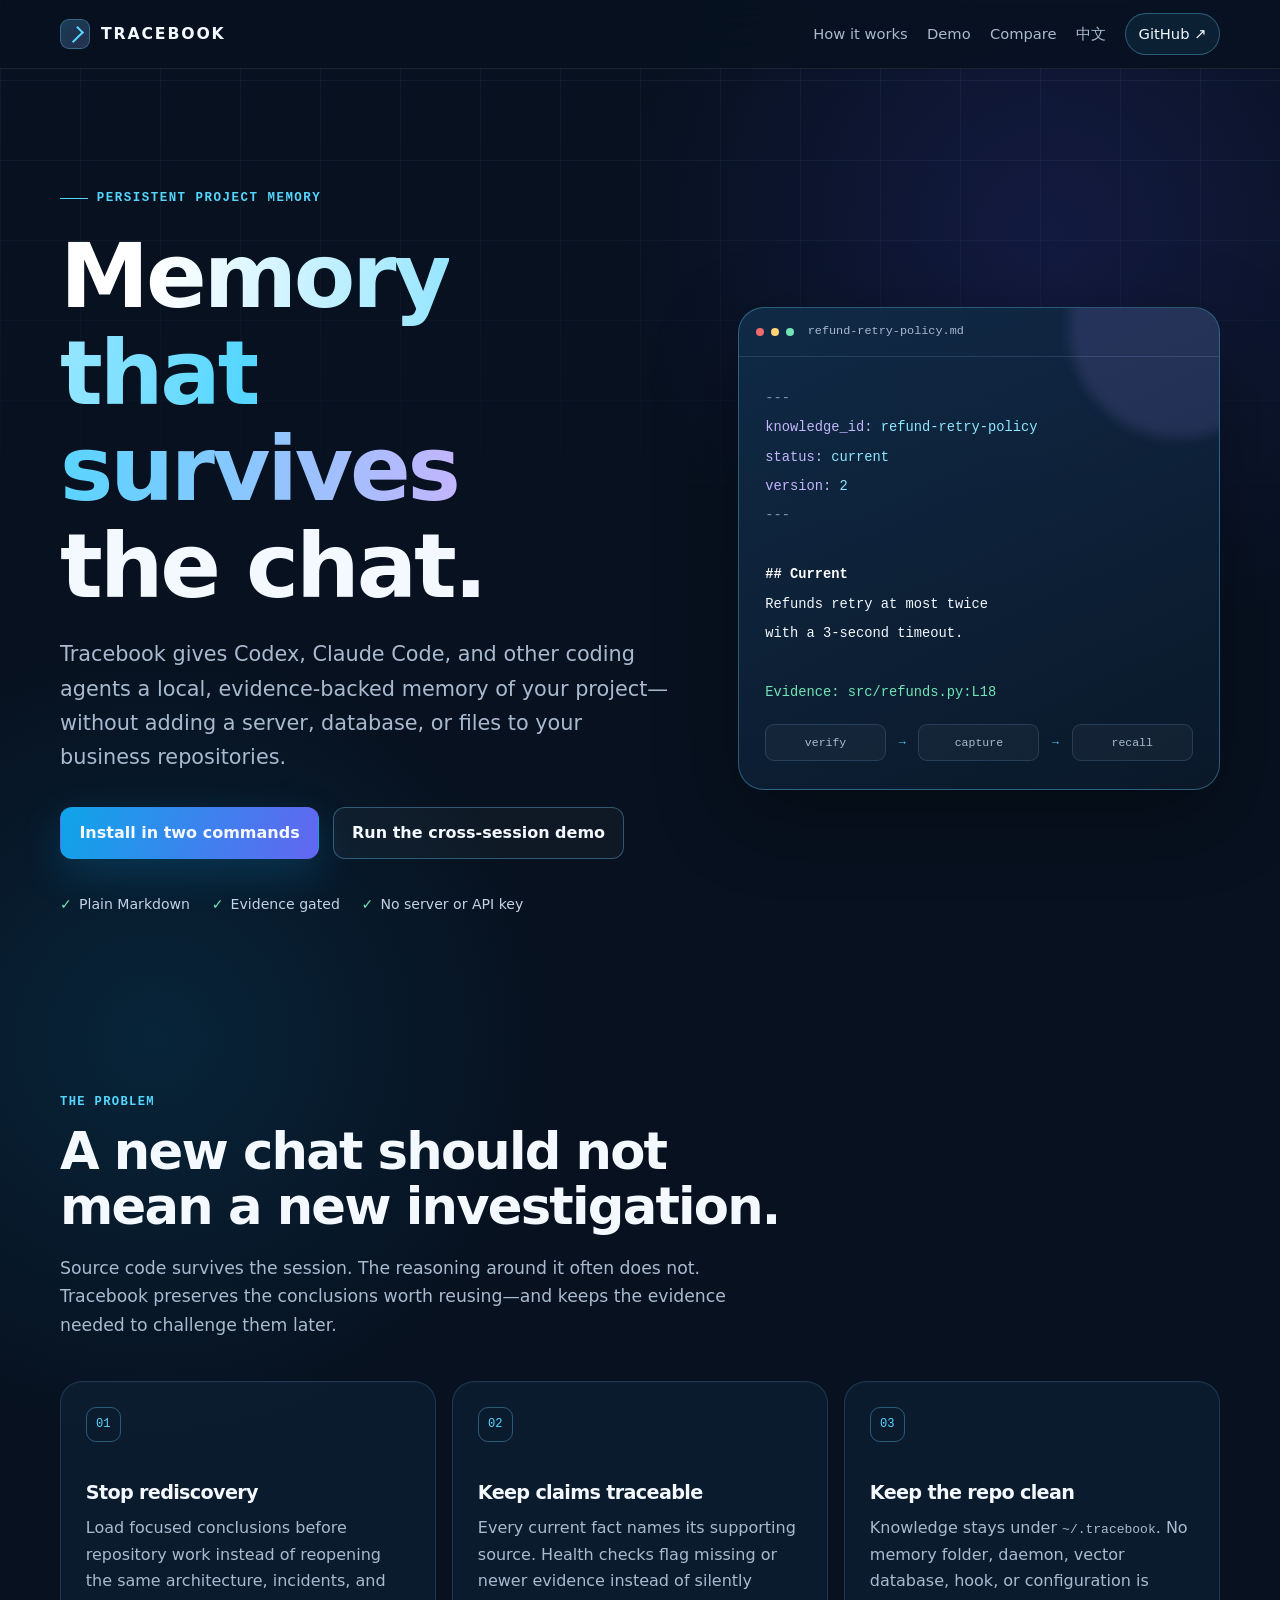
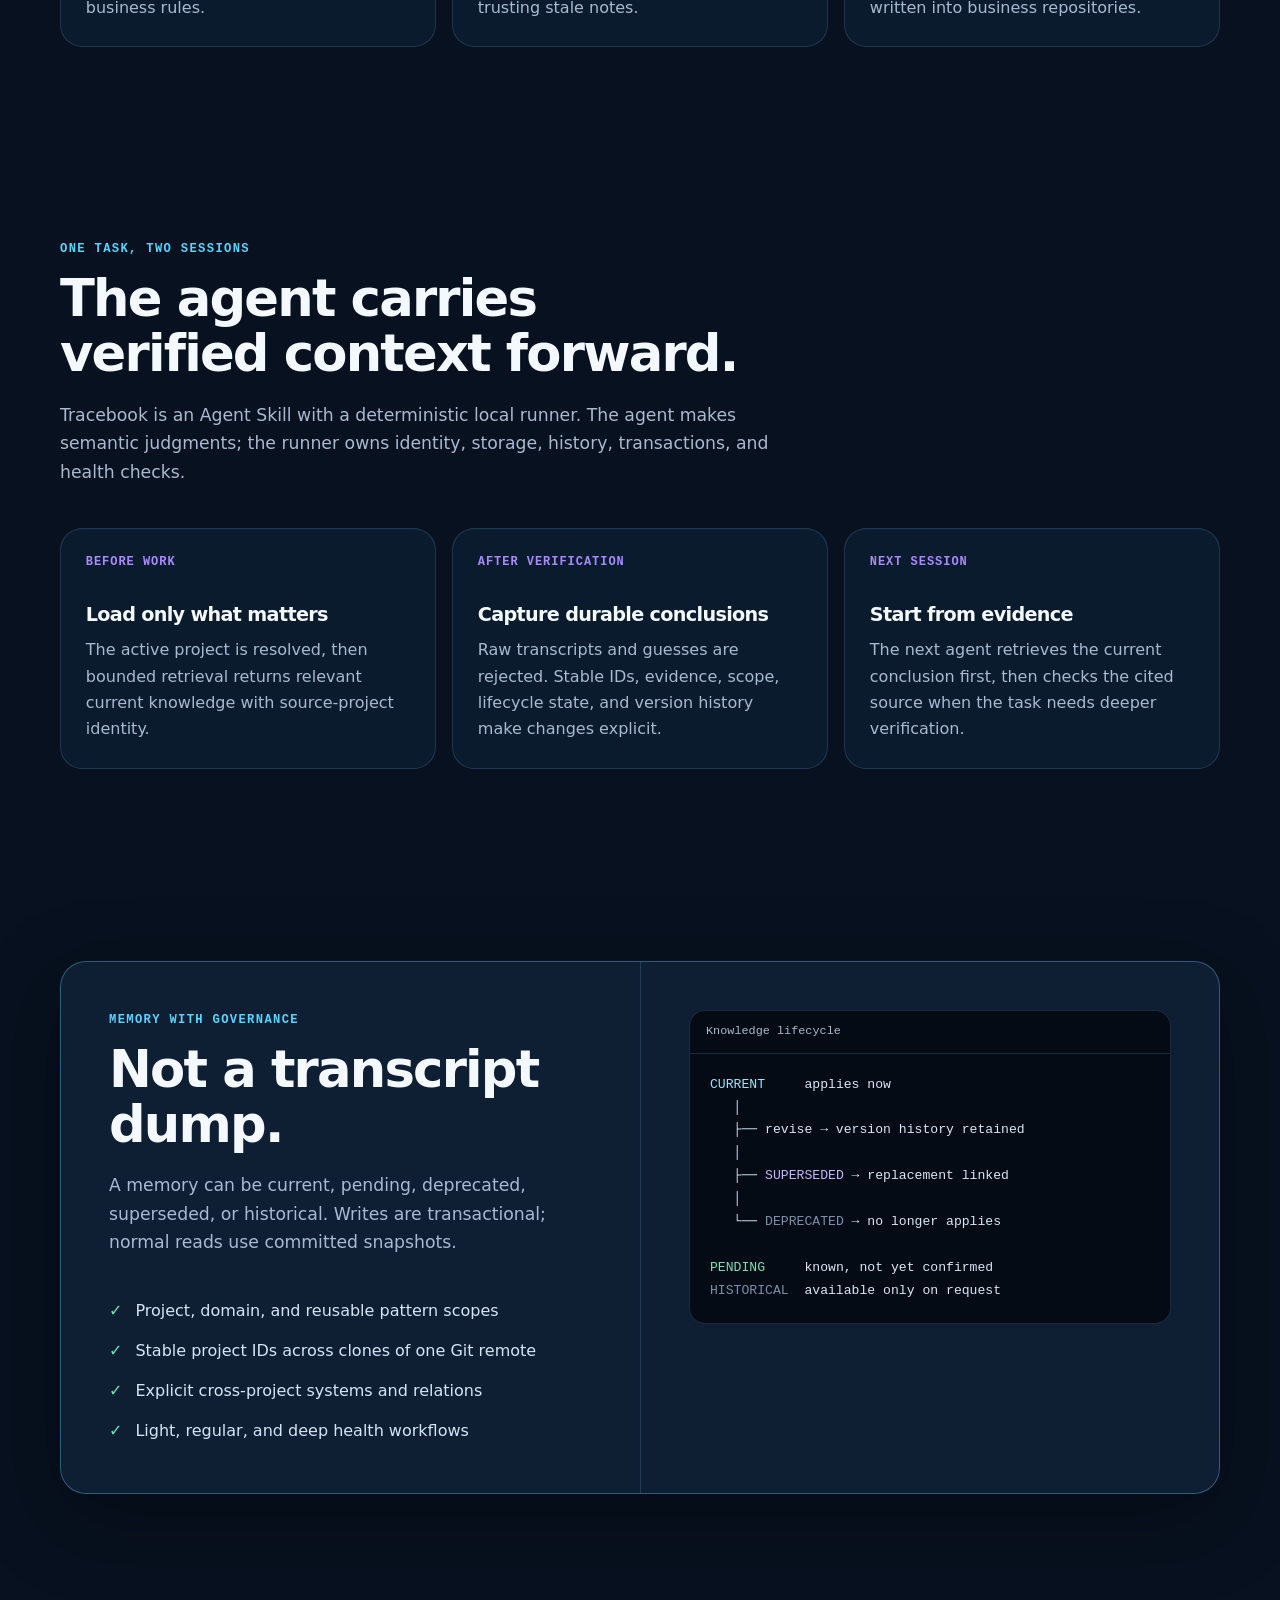
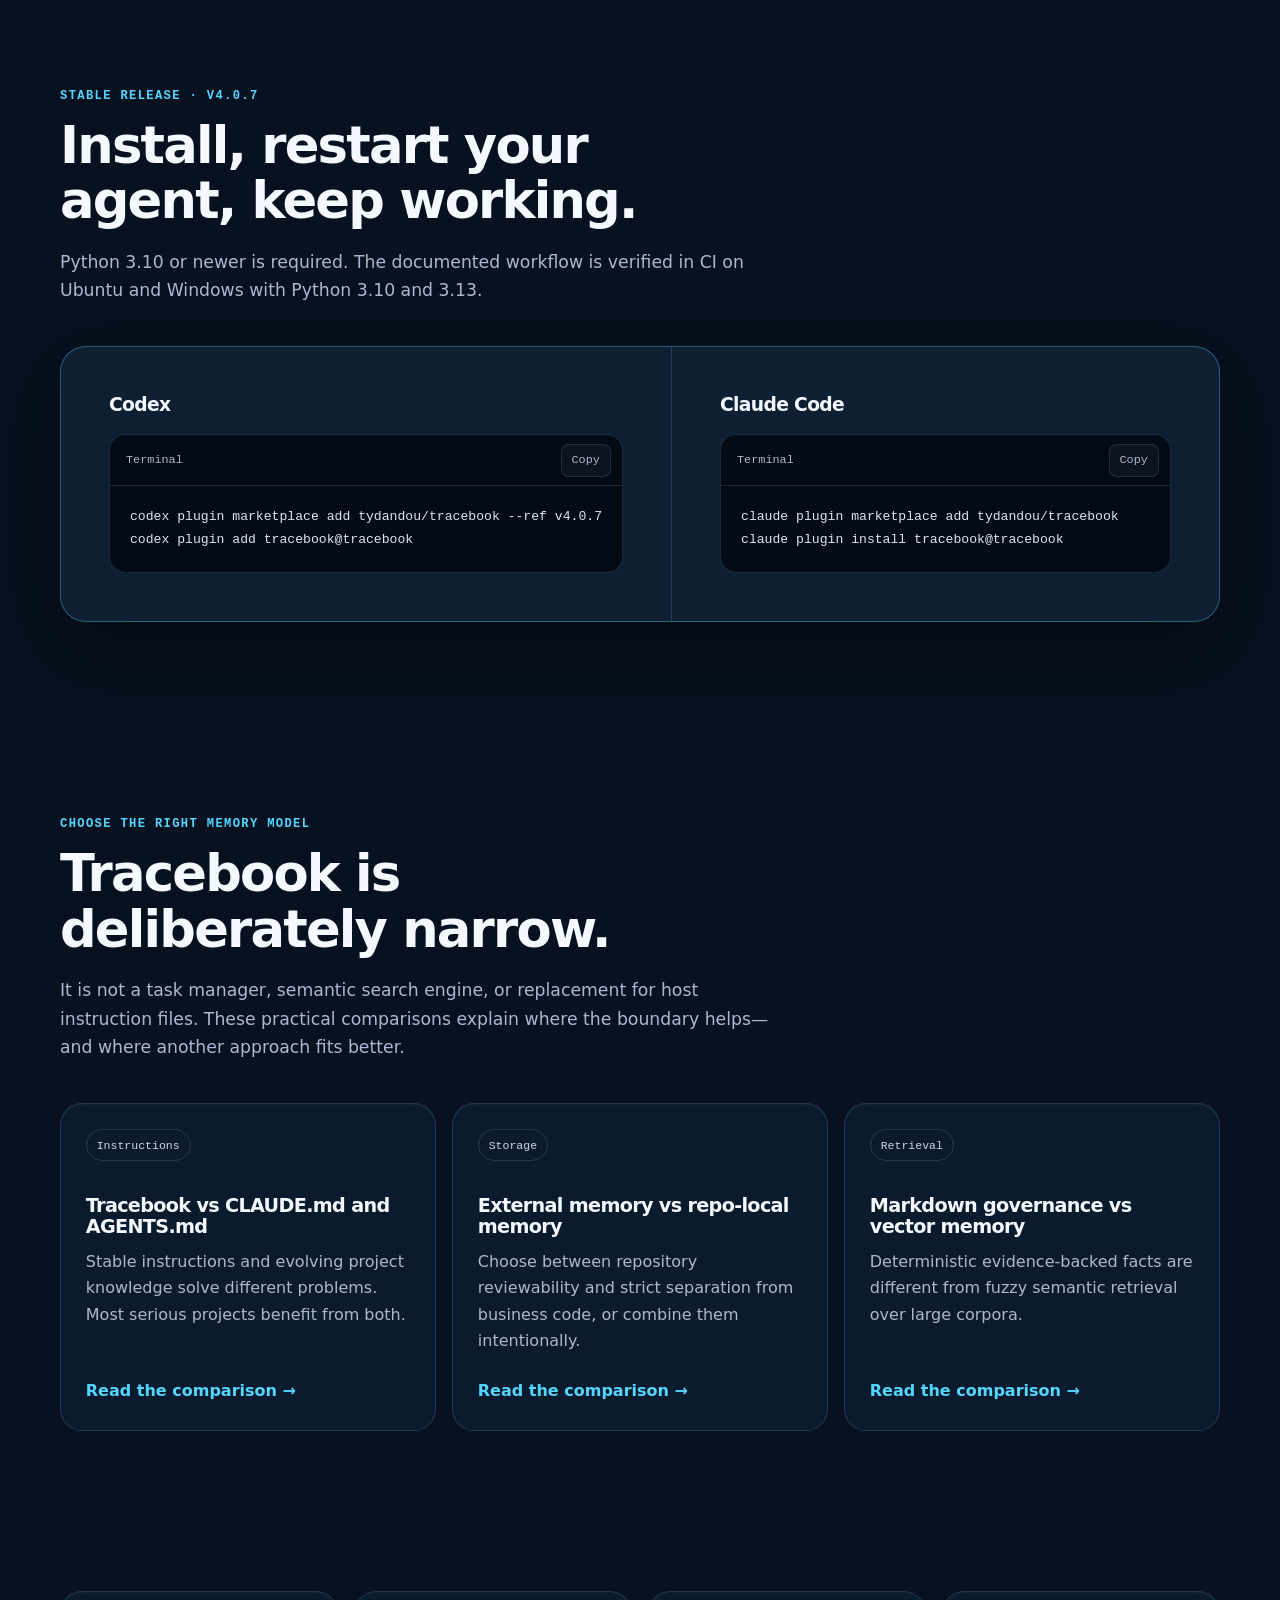
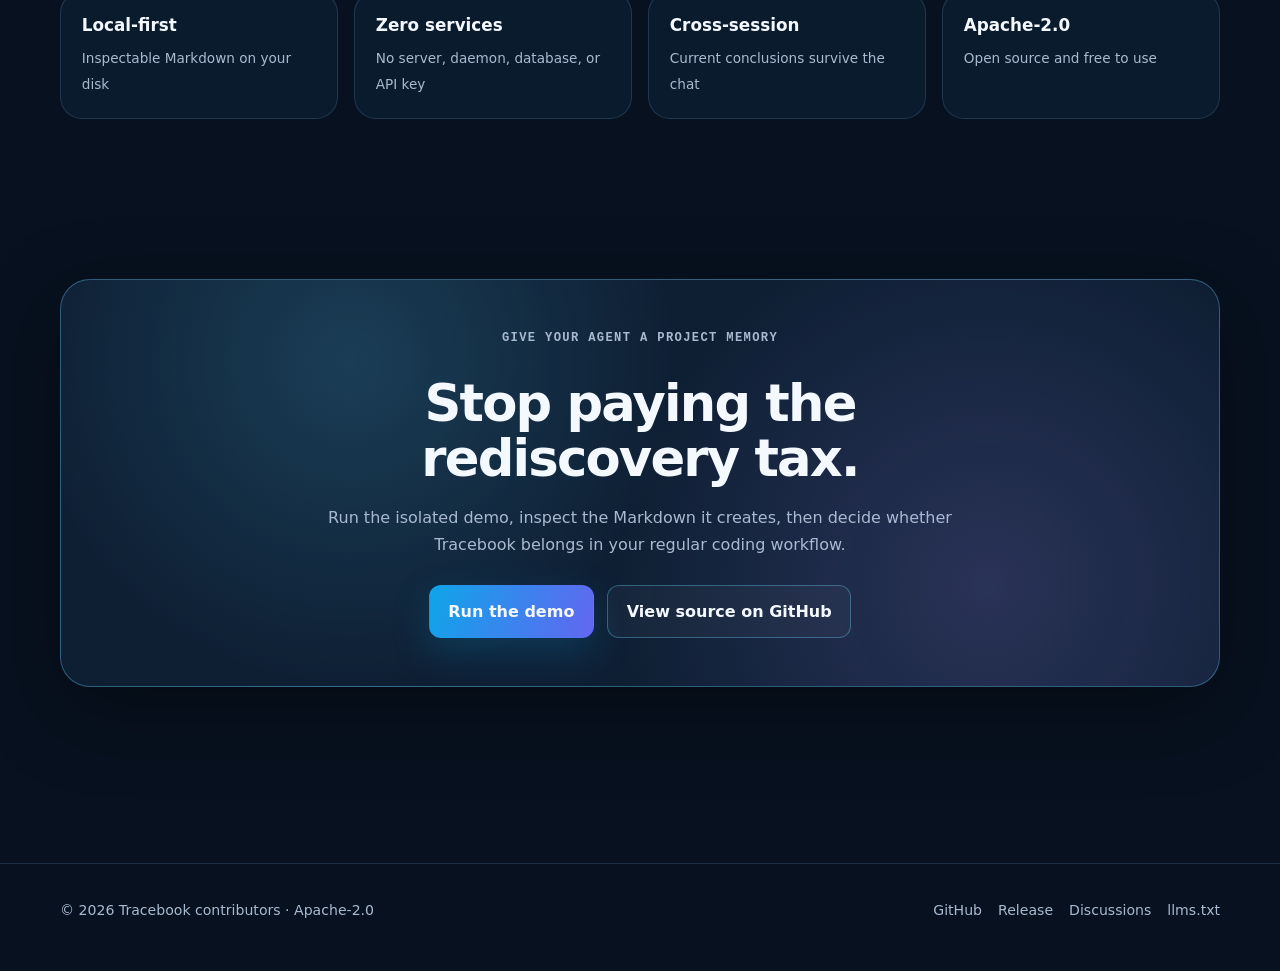
==== site/index.html @ 66c66435 "Release v4.0.7 retrieval reliability" ====
<!doctype html>
<html lang="en">
<head>
  <meta charset="utf-8">
  <meta name="viewport" content="width=device-width, initial-scale=1">
  <title>Tracebook — Persistent Project Memory for AI Coding Agents</title>
  <meta name="description" content="Local-first, evidence-backed project memory for Codex, Claude Code, and other AI coding agents. Plain Markdown, cross-session context, no server.">
  <meta name="theme-color" content="#07111f">
  <link rel="canonical" href="https://tydandou.github.io/tracebook/">
  <link rel="alternate" hreflang="en" href="https://tydandou.github.io/tracebook/">
  <link rel="alternate" hreflang="zh-CN" href="https://tydandou.github.io/tracebook/zh/">
  <link rel="stylesheet" href="assets/site.css">
  <meta property="og:type" content="website">
  <meta property="og:title" content="Tracebook — Memory that survives the chat">
  <meta property="og:description" content="Persistent, evidence-backed project memory for AI coding agents. Local-first Markdown. No server.">
  <meta property="og:url" content="https://tydandou.github.io/tracebook/">
  <meta property="og:image" content="https://raw.githubusercontent.com/tydandou/tracebook/master/assets/tracebook-social-preview.png">
  <meta name="twitter:card" content="summary_large_image">
  <meta name="twitter:title" content="Tracebook — Memory that survives the chat">
  <meta name="twitter:description" content="Persistent, evidence-backed project memory for AI coding agents.">
  <meta name="twitter:image" content="https://raw.githubusercontent.com/tydandou/tracebook/master/assets/tracebook-social-preview.png">
  <script type="application/ld+json">
  {
    "@context": "https://schema.org",
    "@type": "SoftwareApplication",
    "name": "Tracebook",
    "applicationCategory": "DeveloperApplication",
    "operatingSystem": "Windows, Linux, macOS",
    "softwareVersion": "4.0.7",
    "description": "Local-first, evidence-backed project memory for AI coding agents.",
    "url": "https://tydandou.github.io/tracebook/",
    "downloadUrl": "https://github.com/tydandou/tracebook",
    "license": "https://www.apache.org/licenses/LICENSE-2.0",
    "isAccessibleForFree": true,
    "codeRepository": "https://github.com/tydandou/tracebook"
  }
  </script>
</head>
<body>
  <a class="skip-link" href="#main">Skip to content</a>
  <header class="site-header">
    <nav class="nav shell" aria-label="Primary navigation">
      <a class="brand" href="./" aria-label="Tracebook home"><span class="brand-mark" aria-hidden="true"></span> TRACEBOOK</a>
      <div class="nav-links">
        <a href="#how-it-works">How it works</a>
        <a href="demo/">Demo</a>
        <a href="#compare">Compare</a>
        <a class="language-link" href="zh/" lang="zh-CN">中文</a>
        <a class="nav-star" href="https://github.com/tydandou/tracebook">GitHub ↗</a>
      </div>
    </nav>
  </header>

  <main id="main">
    <section class="hero shell">
      <div>
        <p class="eyebrow">Persistent project memory</p>
        <h1><span class="gradient-text">Memory that survives</span> the chat.</h1>
        <p class="hero-copy">Tracebook gives Codex, Claude Code, and other coding agents a local, evidence-backed memory of your project—without adding a server, database, or files to your business repositories.</p>
        <div class="actions">
          <a class="button button-primary" href="#install">Install in two commands</a>
          <a class="button button-quiet" href="demo/">Run the cross-session demo</a>
        </div>
        <div class="proof-row" aria-label="Key properties">
          <span>Plain Markdown</span>
          <span>Evidence gated</span>
          <span>No server or API key</span>
        </div>
      </div>

      <div class="memory-card" aria-label="Example evidence-backed memory record">
        <div class="card-bar"><span class="dot"></span><span class="dot"></span><span class="dot"></span><span class="bar-title">refund-retry-policy.md</span></div>
        <div class="memory-body">
          <p class="code-muted">---</p>
          <p><span class="code-key">knowledge_id:</span> <span class="code-value">refund-retry-policy</span></p>
          <p><span class="code-key">status:</span> <span class="code-value">current</span></p>
          <p><span class="code-key">version:</span> <span class="code-value">2</span></p>
          <p class="code-muted">---</p>
          <br>
          <p class="code-heading">## Current</p>
          <p>Refunds retry at most twice</p>
          <p>with a 3-second timeout.</p>
          <br>
          <p class="code-evidence">Evidence: src/refunds.py:L18</p>
          <div class="flow-line" aria-hidden="true">
            <span class="flow-node">verify</span><span class="flow-arrow">→</span>
            <span class="flow-node">capture</span><span class="flow-arrow">→</span>
            <span class="flow-node">recall</span>
          </div>
        </div>
      </div>
    </section>

    <section class="section shell" aria-labelledby="problem-title">
      <p class="section-kicker">The problem</p>
      <h2 id="problem-title">A new chat should not mean a new investigation.</h2>
      <p class="section-lede">Source code survives the session. The reasoning around it often does not. Tracebook preserves the conclusions worth reusing—and keeps the evidence needed to challenge them later.</p>
      <div class="grid-3">
        <article class="feature"><span class="feature-number">01</span><h3>Stop rediscovery</h3><p>Load focused conclusions before repository work instead of reopening the same architecture, incidents, and business rules.</p></article>
        <article class="feature"><span class="feature-number">02</span><h3>Keep claims traceable</h3><p>Every current fact names its supporting source. Health checks flag missing or newer evidence instead of silently trusting stale notes.</p></article>
        <article class="feature"><span class="feature-number">03</span><h3>Keep the repo clean</h3><p>Knowledge stays under <code>~/.tracebook</code>. No memory folder, daemon, vector database, hook, or configuration is written into business repositories.</p></article>
      </div>
    </section>

    <section class="section shell" id="how-it-works" aria-labelledby="workflow-title">
      <p class="section-kicker">One task, two sessions</p>
      <h2 id="workflow-title">The agent carries verified context forward.</h2>
      <p class="section-lede">Tracebook is an Agent Skill with a deterministic local runner. The agent makes semantic judgments; the runner owns identity, storage, history, transactions, and health checks.</p>
      <div class="timeline">
        <article class="step"><span class="step-label">Before work</span><h3>Load only what matters</h3><p>The active project is resolved, then bounded retrieval returns relevant current knowledge with source-project identity.</p></article>
        <article class="step"><span class="step-label">After verification</span><h3>Capture durable conclusions</h3><p>Raw transcripts and guesses are rejected. Stable IDs, evidence, scope, lifecycle state, and version history make changes explicit.</p></article>
        <article class="step"><span class="step-label">Next session</span><h3>Start from evidence</h3><p>The next agent retrieves the current conclusion first, then checks the cited source when the task needs deeper verification.</p></article>
      </div>
    </section>

    <section class="section shell" aria-labelledby="governance-title">
      <div class="split-panel">
        <div>
          <p class="section-kicker">Memory with governance</p>
          <h2 id="governance-title">Not a transcript dump.</h2>
          <p class="section-lede">A memory can be current, pending, deprecated, superseded, or historical. Writes are transactional; normal reads use committed snapshots.</p>
          <ul class="check-list">
            <li>Project, domain, and reusable pattern scopes</li>
            <li>Stable project IDs across clones of one Git remote</li>
            <li>Explicit cross-project systems and relations</li>
            <li>Light, regular, and deep health workflows</li>
          </ul>
        </div>
        <div>
          <div class="terminal">
            <div class="terminal-head"><span>Knowledge lifecycle</span></div>
            <pre><span class="code-value">CURRENT</span>     applies now
   │
   ├── revise → version history retained
   │
   ├── <span class="code-key">SUPERSEDED</span> → replacement linked
   │
   └── <span class="code-muted">DEPRECATED</span> → no longer applies

<span class="code-evidence">PENDING</span>     known, not yet confirmed
<span class="code-muted">HISTORICAL</span>  available only on request</pre>
          </div>
        </div>
      </div>
    </section>

    <section class="section shell" id="install" aria-labelledby="install-title">
      <p class="section-kicker">Stable release · v4.0.7</p>
      <h2 id="install-title">Install, restart your agent, keep working.</h2>
      <p class="section-lede">Python 3.10 or newer is required. The documented workflow is verified in CI on Ubuntu and Windows with Python 3.10 and 3.13.</p>
      <div class="split-panel">
        <div>
          <h3>Codex</h3>
          <div class="terminal">
            <div class="terminal-head"><span>Terminal</span><button class="copy-button" data-copy="codex-install">Copy</button></div>
            <pre id="codex-install">codex plugin marketplace add tydandou/tracebook --ref v4.0.7
codex plugin add tracebook@tracebook</pre>
          </div>
        </div>
        <div>
          <h3>Claude Code</h3>
          <div class="terminal">
            <div class="terminal-head"><span>Terminal</span><button class="copy-button" data-copy="claude-install">Copy</button></div>
            <pre id="claude-install">claude plugin marketplace add tydandou/tracebook
claude plugin install tracebook@tracebook</pre>
          </div>
        </div>
      </div>
    </section>

    <section class="section shell" id="compare" aria-labelledby="compare-title">
      <p class="section-kicker">Choose the right memory model</p>
      <h2 id="compare-title">Tracebook is deliberately narrow.</h2>
      <p class="section-lede">It is not a task manager, semantic search engine, or replacement for host instruction files. These practical comparisons explain where the boundary helps—and where another approach fits better.</p>
      <div class="compare-grid">
        <a class="comparison-card" href="compare/claude-md/"><span class="tag">Instructions</span><h3>Tracebook vs CLAUDE.md and AGENTS.md</h3><p>Stable instructions and evolving project knowledge solve different problems. Most serious projects benefit from both.</p><span class="comparison-link">Read the comparison →</span></a>
        <a class="comparison-card" href="compare/repo-local-memory/"><span class="tag">Storage</span><h3>External memory vs repo-local memory</h3><p>Choose between repository reviewability and strict separation from business code, or combine them intentionally.</p><span class="comparison-link">Read the comparison →</span></a>
        <a class="comparison-card" href="compare/vector-memory/"><span class="tag">Retrieval</span><h3>Markdown governance vs vector memory</h3><p>Deterministic evidence-backed facts are different from fuzzy semantic retrieval over large corpora.</p><span class="comparison-link">Read the comparison →</span></a>
      </div>
    </section>

    <section class="section-tight shell" aria-label="Verification summary">
      <div class="stats">
        <div class="stat"><strong>Local-first</strong><span>Inspectable Markdown on your disk</span></div>
        <div class="stat"><strong>Zero services</strong><span>No server, daemon, database, or API key</span></div>
        <div class="stat"><strong>Cross-session</strong><span>Current conclusions survive the chat</span></div>
        <div class="stat"><strong>Apache-2.0</strong><span>Open source and free to use</span></div>
      </div>
    </section>

    <section class="section shell">
      <div class="cta">
        <div>
          <p class="section-kicker">Give your agent a project memory</p>
          <h2>Stop paying the rediscovery tax.</h2>
          <p>Run the isolated demo, inspect the Markdown it creates, then decide whether Tracebook belongs in your regular coding workflow.</p>
          <div class="actions">
            <a class="button button-primary" href="demo/">Run the demo</a>
            <a class="button button-quiet" href="https://github.com/tydandou/tracebook">View source on GitHub</a>
          </div>
        </div>
      </div>
    </section>
  </main>

  <footer class="site-footer">
    <div class="footer-row shell">
      <span>© <span data-year>2026</span> Tracebook contributors · Apache-2.0</span>
      <div class="footer-links"><a href="https://github.com/tydandou/tracebook">GitHub</a><a href="https://github.com/tydandou/tracebook/releases/latest">Release</a><a href="https://github.com/tydandou/tracebook/discussions">Discussions</a><a href="llms.txt">llms.txt</a></div>
    </div>
  </footer>
  <script src="assets/site.js" defer></script>
</body>
</html>
---- site/assets/site.css ----
:root {
  color-scheme: dark;
  --bg: #07111f;
  --bg-soft: #0b192b;
  --panel: rgba(14, 31, 52, 0.78);
  --panel-solid: #0e1f34;
  --line: rgba(147, 197, 253, 0.16);
  --line-strong: rgba(105, 214, 255, 0.34);
  --text: #f4f8ff;
  --muted: #a9bad0;
  --cyan: #55d6ff;
  --cyan-deep: #0ea5e9;
  --purple: #a78bfa;
  --green: #71e5b4;
  --amber: #ffd479;
  --shadow: 0 24px 80px rgba(0, 0, 0, 0.34);
  --radius: 22px;
  --max: 1160px;
}

* {
  box-sizing: border-box;
}

html {
  scroll-behavior: smooth;
}

body {
  margin: 0;
  background:
    radial-gradient(circle at 82% 4%, rgba(79, 70, 229, 0.17), transparent 27rem),
    radial-gradient(circle at 12% 18%, rgba(14, 165, 233, 0.13), transparent 25rem),
    var(--bg);
  color: var(--text);
  font-family: Inter, ui-sans-serif, system-ui, -apple-system, BlinkMacSystemFont, "Segoe UI", sans-serif;
  line-height: 1.65;
  -webkit-font-smoothing: antialiased;
}

body::before {
  position: fixed;
  inset: 0;
  z-index: -1;
  background-image:
    linear-gradient(var(--line) 1px, transparent 1px),
    linear-gradient(90deg, var(--line) 1px, transparent 1px);
  background-size: 80px 80px;
  mask-image: linear-gradient(to bottom, black, transparent 68%);
  content: "";
  opacity: 0.46;
}

a {
  color: inherit;
}

img {
  max-width: 100%;
}

button,
input {
  font: inherit;
}

.skip-link {
  position: fixed;
  top: 10px;
  left: 10px;
  z-index: 50;
  padding: 0.65rem 0.9rem;
  border-radius: 10px;
  background: var(--text);
  color: var(--bg);
  transform: translateY(-160%);
}

.skip-link:focus {
  transform: translateY(0);
}

.shell {
  width: min(calc(100% - 40px), var(--max));
  margin: 0 auto;
}

.site-header {
  position: sticky;
  top: 0;
  z-index: 30;
  border-bottom: 1px solid rgba(255, 255, 255, 0.08);
  background: rgba(7, 17, 31, 0.78);
  backdrop-filter: blur(18px);
}

.nav {
  display: flex;
  min-height: 68px;
  align-items: center;
  justify-content: space-between;
  gap: 1.2rem;
}

.brand {
  display: inline-flex;
  align-items: center;
  gap: 0.68rem;
  color: var(--text);
  font-size: 0.98rem;
  font-weight: 800;
  letter-spacing: 0.12em;
  text-decoration: none;
}

.brand-mark {
  display: inline-grid;
  width: 30px;
  height: 30px;
  place-items: center;
  border: 1px solid var(--line-strong);
  border-radius: 9px;
  background: linear-gradient(145deg, rgba(85, 214, 255, 0.2), rgba(167, 139, 250, 0.2));
  box-shadow: inset 0 0 22px rgba(85, 214, 255, 0.08);
}

.brand-mark::before {
  width: 13px;
  height: 7px;
  border-right: 2px solid var(--cyan);
  border-bottom: 2px solid var(--cyan);
  content: "";
  transform: rotate(-45deg);
}

.nav-links {
  display: flex;
  align-items: center;
  justify-content: flex-end;
  gap: 1.2rem;
  color: var(--muted);
  font-size: 0.92rem;
}

.nav-links a {
  text-decoration: none;
}

.nav-links a:hover,
.nav-links a:focus-visible {
  color: var(--text);
}

.nav-star {
  padding: 0.5rem 0.78rem;
  border: 1px solid var(--line-strong);
  border-radius: 999px;
  color: var(--text) !important;
  background: rgba(85, 214, 255, 0.08);
}

.hero {
  display: grid;
  min-height: 720px;
  align-items: center;
  gap: 4rem;
  grid-template-columns: 1.12fr 0.88fr;
  padding: 7rem 0 5rem;
}

.eyebrow {
  display: inline-flex;
  align-items: center;
  gap: 0.55rem;
  margin: 0 0 1.2rem;
  color: var(--cyan);
  font-family: ui-monospace, SFMono-Regular, Menlo, Consolas, monospace;
  font-size: 0.78rem;
  font-weight: 700;
  letter-spacing: 0.12em;
  text-transform: uppercase;
}

.eyebrow::before {
  width: 28px;
  height: 1px;
  background: var(--cyan);
  content: "";
}

h1,
h2,
h3 {
  margin-top: 0;
  letter-spacing: -0.035em;
  line-height: 1.08;
}

h1 {
  max-width: 820px;
  margin-bottom: 1.4rem;
  font-size: clamp(3.2rem, 7vw, 6.2rem);
  text-wrap: balance;
}

.gradient-text {
  background: linear-gradient(95deg, #ffffff 10%, var(--cyan) 58%, #c4b5fd 100%);
  background-clip: text;
  color: transparent;
}

.hero-copy {
  max-width: 690px;
  margin: 0 0 2rem;
  color: var(--muted);
  font-size: clamp(1.08rem, 2vw, 1.3rem);
}

.actions {
  display: flex;
  flex-wrap: wrap;
  gap: 0.85rem;
}

.button {
  display: inline-flex;
  min-height: 48px;
  align-items: center;
  justify-content: center;
  padding: 0.76rem 1.15rem;
  border: 1px solid var(--line-strong);
  border-radius: 12px;
  color: var(--text);
  font-weight: 750;
  text-decoration: none;
  transition: transform 150ms ease, border-color 150ms ease, background 150ms ease;
}

.button:hover,
.button:focus-visible {
  border-color: var(--cyan);
  transform: translateY(-2px);
}

.button-primary {
  border-color: transparent;
  background: linear-gradient(110deg, #0ea5e9, #6366f1);
  box-shadow: 0 14px 40px rgba(14, 165, 233, 0.2);
}

.button-quiet {
  background: rgba(255, 255, 255, 0.035);
}

.proof-row {
  display: flex;
  flex-wrap: wrap;
  gap: 1.35rem;
  margin-top: 2.1rem;
  color: #c4d2e5;
  font-size: 0.88rem;
}

.proof-row span::before {
  margin-right: 0.45rem;
  color: var(--green);
  content: "✓";
}

.memory-card {
  position: relative;
  overflow: hidden;
  border: 1px solid var(--line-strong);
  border-radius: 26px;
  background: linear-gradient(155deg, rgba(17, 44, 72, 0.92), rgba(11, 25, 43, 0.92));
  box-shadow: var(--shadow);
}

.memory-card::after {
  position: absolute;
  top: -90px;
  right: -70px;
  width: 220px;
  height: 220px;
  border-radius: 50%;
  background: rgba(167, 139, 250, 0.14);
  filter: blur(6px);
  content: "";
}

.card-bar {
  display: flex;
  align-items: center;
  gap: 0.42rem;
  padding: 0.9rem 1.1rem;
  border-bottom: 1px solid var(--line);
  color: var(--muted);
  font-family: ui-monospace, SFMono-Regular, Menlo, Consolas, monospace;
  font-size: 0.74rem;
}

.dot {
  width: 8px;
  height: 8px;
  border-radius: 50%;
  background: #ef6a6a;
}

.dot:nth-child(2) { background: var(--amber); }
.dot:nth-child(3) { background: var(--green); }
.bar-title { margin-left: 0.45rem; }

.memory-body {
  position: relative;
  z-index: 1;
  padding: 1.5rem 1.65rem 1.75rem;
  font-family: ui-monospace, SFMono-Regular, Menlo, Consolas, monospace;
  font-size: 0.86rem;
}

.memory-body p {
  margin: 0.42rem 0;
}

.code-muted { color: #7890ac; }
.code-key { color: #c4b5fd; }
.code-value { color: #8fe7ff; }
.code-heading { color: #ffffff; font-weight: 800; }
.code-evidence { color: var(--green); }

.flow-line {
  display: grid;
  margin-top: 1.2rem;
  gap: 0.8rem;
  grid-template-columns: 1fr auto 1fr auto 1fr;
  align-items: center;
  color: var(--muted);
  font-size: 0.72rem;
  text-align: center;
}

.flow-node {
  padding: 0.52rem 0.35rem;
  border: 1px solid var(--line);
  border-radius: 9px;
  background: rgba(255, 255, 255, 0.035);
}

.flow-arrow { color: var(--cyan); }

.section {
  padding: 6rem 0;
}

.section-tight {
  padding: 4rem 0;
}

.section-kicker {
  margin: 0 0 0.75rem;
  color: var(--cyan);
  font-family: ui-monospace, SFMono-Regular, Menlo, Consolas, monospace;
  font-size: 0.76rem;
  font-weight: 700;
  letter-spacing: 0.11em;
  text-transform: uppercase;
}

h2 {
  max-width: 760px;
  margin-bottom: 1.2rem;
  font-size: clamp(2.1rem, 4vw, 3.55rem);
  text-wrap: balance;
}

.section-lede {
  max-width: 720px;
  margin: 0 0 2.6rem;
  color: var(--muted);
  font-size: 1.08rem;
}

.grid-3 {
  display: grid;
  gap: 1rem;
  grid-template-columns: repeat(3, 1fr);
}

.feature,
.comparison-card,
.step,
.stat {
  border: 1px solid var(--line);
  border-radius: var(--radius);
  background: var(--panel);
  box-shadow: inset 0 1px rgba(255, 255, 255, 0.025);
}

.feature {
  min-height: 250px;
  padding: 1.55rem;
}

.feature-number {
  display: inline-grid;
  width: 35px;
  height: 35px;
  margin-bottom: 2.6rem;
  place-items: center;
  border: 1px solid var(--line-strong);
  border-radius: 10px;
  color: var(--cyan);
  font-family: ui-monospace, SFMono-Regular, Menlo, Consolas, monospace;
  font-size: 0.76rem;
}

.feature h3,
.step h3,
.comparison-card h3 {
  margin-bottom: 0.7rem;
  font-size: 1.2rem;
}

.feature p,
.step p,
.comparison-card p {
  margin: 0;
  color: var(--muted);
}

.timeline {
  display: grid;
  position: relative;
  gap: 1rem;
  grid-template-columns: repeat(3, 1fr);
}

.step {
  position: relative;
  padding: 1.55rem;
}

.step-label {
  display: block;
  margin-bottom: 2rem;
  color: var(--purple);
  font-family: ui-monospace, SFMono-Regular, Menlo, Consolas, monospace;
  font-size: 0.75rem;
  font-weight: 700;
  letter-spacing: 0.08em;
  text-transform: uppercase;
}

.split-panel {
  display: grid;
  overflow: hidden;
  border: 1px solid var(--line-strong);
  border-radius: 26px;
  background: var(--panel-solid);
  grid-template-columns: 1fr 1fr;
  box-shadow: var(--shadow);
}

.split-panel > div {
  padding: clamp(1.6rem, 4vw, 3rem);
}

.split-panel > div + div {
  border-left: 1px solid var(--line);
}

.check-list {
  display: grid;
  margin: 1.5rem 0 0;
  padding: 0;
  gap: 0.85rem;
  list-style: none;
}

.check-list li {
  position: relative;
  padding-left: 1.65rem;
  color: #d7e4f4;
}

.check-list li::before {
  position: absolute;
  left: 0;
  color: var(--green);
  content: "✓";
}

.terminal {
  overflow: hidden;
  border: 1px solid var(--line);
  border-radius: 16px;
  background: #050b14;
}

.terminal pre {
  overflow-x: auto;
  margin: 0;
  padding: 1.25rem;
  color: #d9e7f7;
  font-family: ui-monospace, SFMono-Regular, Menlo, Consolas, monospace;
  font-size: 0.82rem;
  line-height: 1.75;
  white-space: pre;
}

.terminal-head {
  display: flex;
  min-height: 43px;
  align-items: center;
  justify-content: space-between;
  padding: 0.55rem 0.7rem 0.55rem 1rem;
  border-bottom: 1px solid var(--line);
  color: var(--muted);
  font-family: ui-monospace, SFMono-Regular, Menlo, Consolas, monospace;
  font-size: 0.74rem;
}

.copy-button {
  padding: 0.35rem 0.62rem;
  border: 1px solid var(--line);
  border-radius: 8px;
  background: rgba(255, 255, 255, 0.04);
  color: var(--muted);
  cursor: pointer;
}

.copy-button:hover,
.copy-button:focus-visible {
  border-color: var(--cyan);
  color: var(--text);
}

.compare-grid {
  display: grid;
  gap: 1rem;
  grid-template-columns: repeat(3, 1fr);
}

.comparison-card {
  display: flex;
  min-height: 265px;
  flex-direction: column;
  padding: 1.55rem;
  text-decoration: none;
  transition: border-color 150ms ease, transform 150ms ease;
}

.comparison-card:hover,
.comparison-card:focus-visible {
  border-color: var(--line-strong);
  transform: translateY(-3px);
}

.comparison-card .tag {
  align-self: flex-start;
  margin-bottom: 2.2rem;
}

.comparison-link {
  margin-top: auto;
  padding-top: 1.5rem;
  color: var(--cyan);
  font-weight: 700;
}

.tag {
  display: inline-flex;
  padding: 0.34rem 0.62rem;
  border: 1px solid var(--line);
  border-radius: 999px;
  color: #c8d7e9;
  font-family: ui-monospace, SFMono-Regular, Menlo, Consolas, monospace;
  font-size: 0.72rem;
}

.stats {
  display: grid;
  gap: 1rem;
  grid-template-columns: repeat(4, 1fr);
}

.stat {
  padding: 1.3rem;
}

.stat strong {
  display: block;
  margin-bottom: 0.3rem;
  color: var(--text);
  font-size: 1.05rem;
}

.stat span {
  color: var(--muted);
  font-size: 0.85rem;
}

.cta {
  display: grid;
  overflow: hidden;
  position: relative;
  min-height: 360px;
  place-items: center;
  padding: 3rem;
  border: 1px solid var(--line-strong);
  border-radius: 30px;
  background:
    radial-gradient(circle at 25% 20%, rgba(85, 214, 255, 0.17), transparent 35%),
    radial-gradient(circle at 80% 75%, rgba(167, 139, 250, 0.18), transparent 38%),
    var(--panel-solid);
  text-align: center;
  box-shadow: var(--shadow);
}

.cta h2 {
  margin-right: auto;
  margin-left: auto;
}

.cta p {
  max-width: 650px;
  margin: 0 auto 1.7rem;
  color: var(--muted);
}

.cta .actions {
  justify-content: center;
}

.site-footer {
  margin-top: 5rem;
  padding: 2.2rem 0 3rem;
  border-top: 1px solid var(--line);
  color: var(--muted);
  font-size: 0.88rem;
}

.footer-row {
  display: flex;
  align-items: center;
  justify-content: space-between;
  gap: 1.5rem;
}

.footer-links {
  display: flex;
  flex-wrap: wrap;
  gap: 1rem;
}

.footer-links a {
  text-decoration: none;
}

.footer-links a:hover { color: var(--text); }

/* Article and comparison pages */
.article-hero {
  padding: 7rem 0 3.5rem;
}

.article-hero h1 {
  max-width: 980px;
  font-size: clamp(2.7rem, 6vw, 5.2rem);
}

.article-meta {
  display: flex;
  flex-wrap: wrap;
  gap: 0.65rem;
  margin-top: 1.6rem;
}

.article-layout {
  display: grid;
  align-items: start;
  gap: 4rem;
  grid-template-columns: minmax(0, 1fr) 250px;
}

.article {
  max-width: 790px;
}

.article h2 {
  margin-top: 4.5rem;
  font-size: clamp(1.8rem, 4vw, 2.7rem);
}

.article h3 {
  margin-top: 2.5rem;
  font-size: 1.35rem;
}

.article p,
.article li {
  color: #c4d2e4;
  font-size: 1.03rem;
}

.article a {
  color: var(--cyan);
}

.article ul,
.article ol {
  padding-left: 1.35rem;
}

.article li + li {
  margin-top: 0.5rem;
}

.article blockquote {
  margin: 2rem 0;
  padding: 1.1rem 1.25rem;
  border-left: 3px solid var(--cyan);
  border-radius: 0 12px 12px 0;
  background: rgba(85, 214, 255, 0.06);
}

.article blockquote p {
  margin: 0;
  color: var(--text);
}

.table-wrap {
  overflow-x: auto;
  margin: 2rem 0;
  border: 1px solid var(--line);
  border-radius: 15px;
}

table {
  width: 100%;
  border-collapse: collapse;
  background: rgba(11, 25, 43, 0.7);
}

th,
td {
  padding: 0.95rem 1rem;
  border-bottom: 1px solid var(--line);
  color: #c7d5e6;
  text-align: left;
  vertical-align: top;
}

th {
  color: var(--text);
  font-size: 0.83rem;
  letter-spacing: 0.04em;
}

tr:last-child td { border-bottom: 0; }

.article-aside {
  position: sticky;
  top: 96px;
  padding: 1.1rem;
  border: 1px solid var(--line);
  border-radius: 15px;
  background: rgba(11, 25, 43, 0.75);
}

.article-aside strong {
  display: block;
  margin-bottom: 0.7rem;
  font-size: 0.78rem;
  letter-spacing: 0.08em;
  text-transform: uppercase;
}

.article-aside a {
  display: block;
  padding: 0.36rem 0;
  color: var(--muted);
  font-size: 0.86rem;
  text-decoration: none;
}

.article-aside a:hover { color: var(--cyan); }

.callout {
  margin: 2rem 0;
  padding: 1.2rem;
  border: 1px solid var(--line-strong);
  border-radius: 14px;
  background: rgba(85, 214, 255, 0.055);
}

.callout strong {
  display: block;
  margin-bottom: 0.45rem;
}

.callout p { margin: 0; }

.answer {
  margin: 1.2rem 0 2.5rem;
  padding: 1.4rem;
  border: 1px solid var(--line-strong);
  border-radius: 16px;
  background: linear-gradient(120deg, rgba(85, 214, 255, 0.08), rgba(167, 139, 250, 0.07));
}

.answer p {
  margin: 0;
  color: var(--text);
  font-size: 1.08rem;
}

@media (max-width: 900px) {
  .hero,
  .split-panel,
  .article-layout {
    grid-template-columns: 1fr;
  }

  .hero {
    min-height: auto;
    padding-top: 5rem;
  }

  .grid-3,
  .timeline,
  .compare-grid {
    grid-template-columns: 1fr;
  }

  .stats {
    grid-template-columns: repeat(2, 1fr);
  }

  .split-panel > div + div {
    border-top: 1px solid var(--line);
    border-left: 0;
  }

  .article-aside {
    display: none;
  }
}

@media (max-width: 680px) {
  .shell {
    width: min(calc(100% - 28px), var(--max));
  }

  .nav {
    min-height: 62px;
  }

  .nav-links a:not(.nav-star):not(.language-link) {
    display: none;
  }

  .hero {
    gap: 2.8rem;
    padding: 4.2rem 0 3.5rem;
  }

  h1 {
    font-size: clamp(2.75rem, 14vw, 4.2rem);
  }

  .section {
    padding: 4.5rem 0;
  }

  .memory-body {
    padding: 1.15rem;
    font-size: 0.74rem;
  }

  .flow-line {
    grid-template-columns: 1fr;
  }

  .flow-arrow { transform: rotate(90deg); }

  .stats {
    grid-template-columns: 1fr;
  }

  .cta {
    min-height: 330px;
    padding: 2rem 1.2rem;
  }

  .footer-row {
    align-items: flex-start;
    flex-direction: column;
  }

  .article-hero {
    padding-top: 5rem;
  }
}

@media (prefers-reduced-motion: reduce) {
  html { scroll-behavior: auto; }
  *, *::before, *::after {
    scroll-behavior: auto !important;
    transition-duration: 0.01ms !important;
  }
}
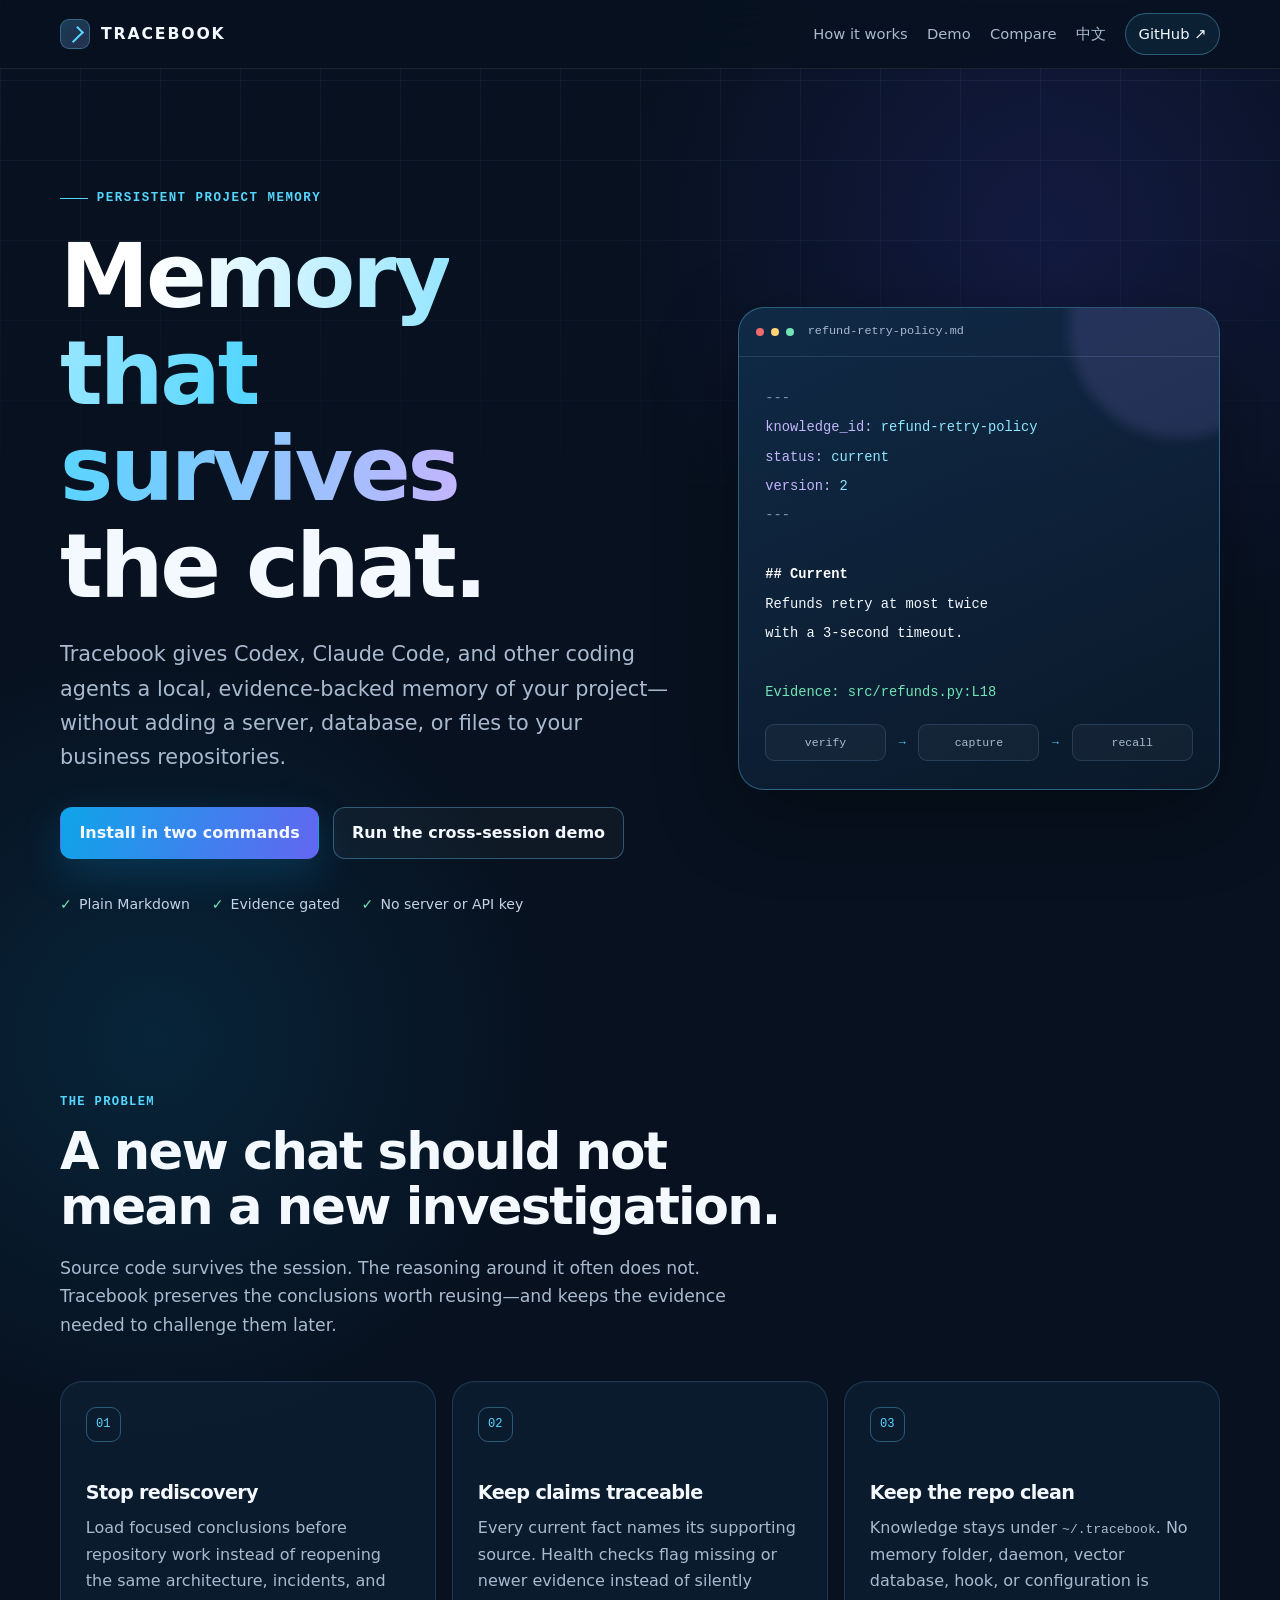
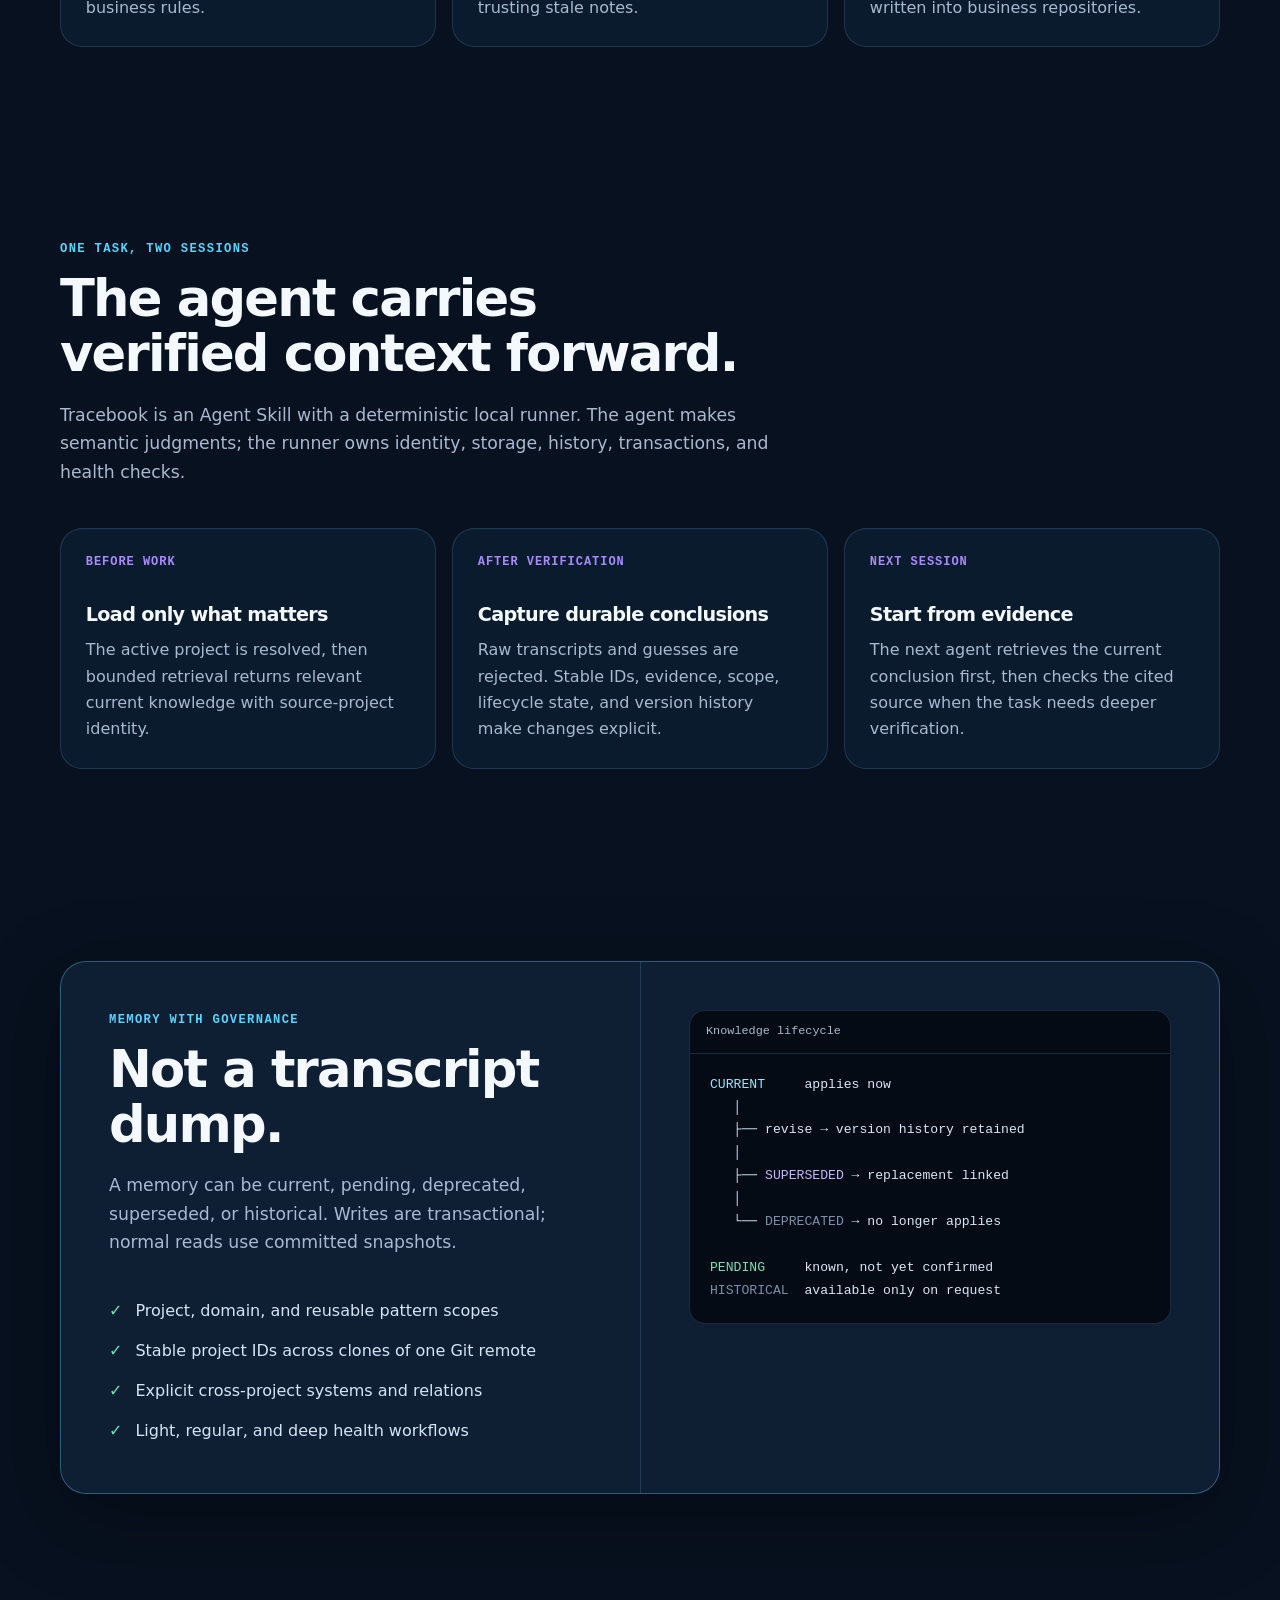
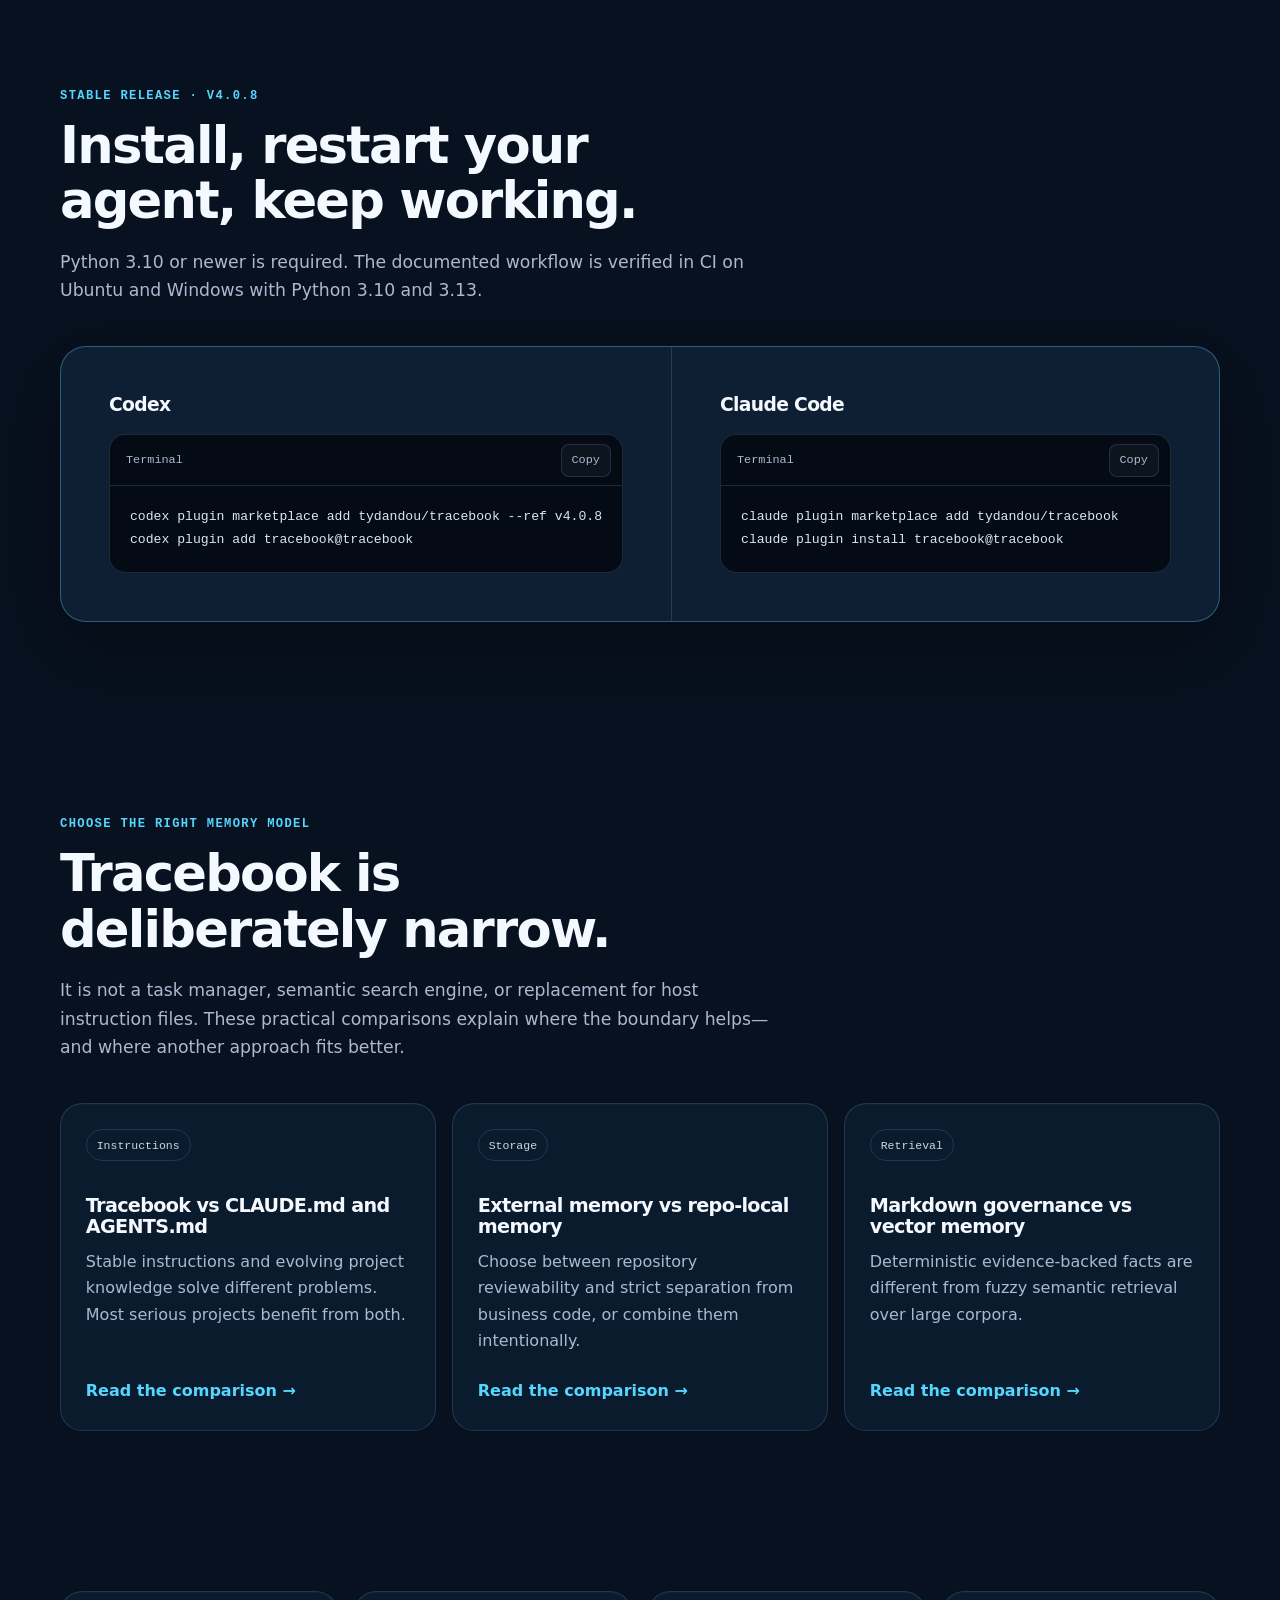
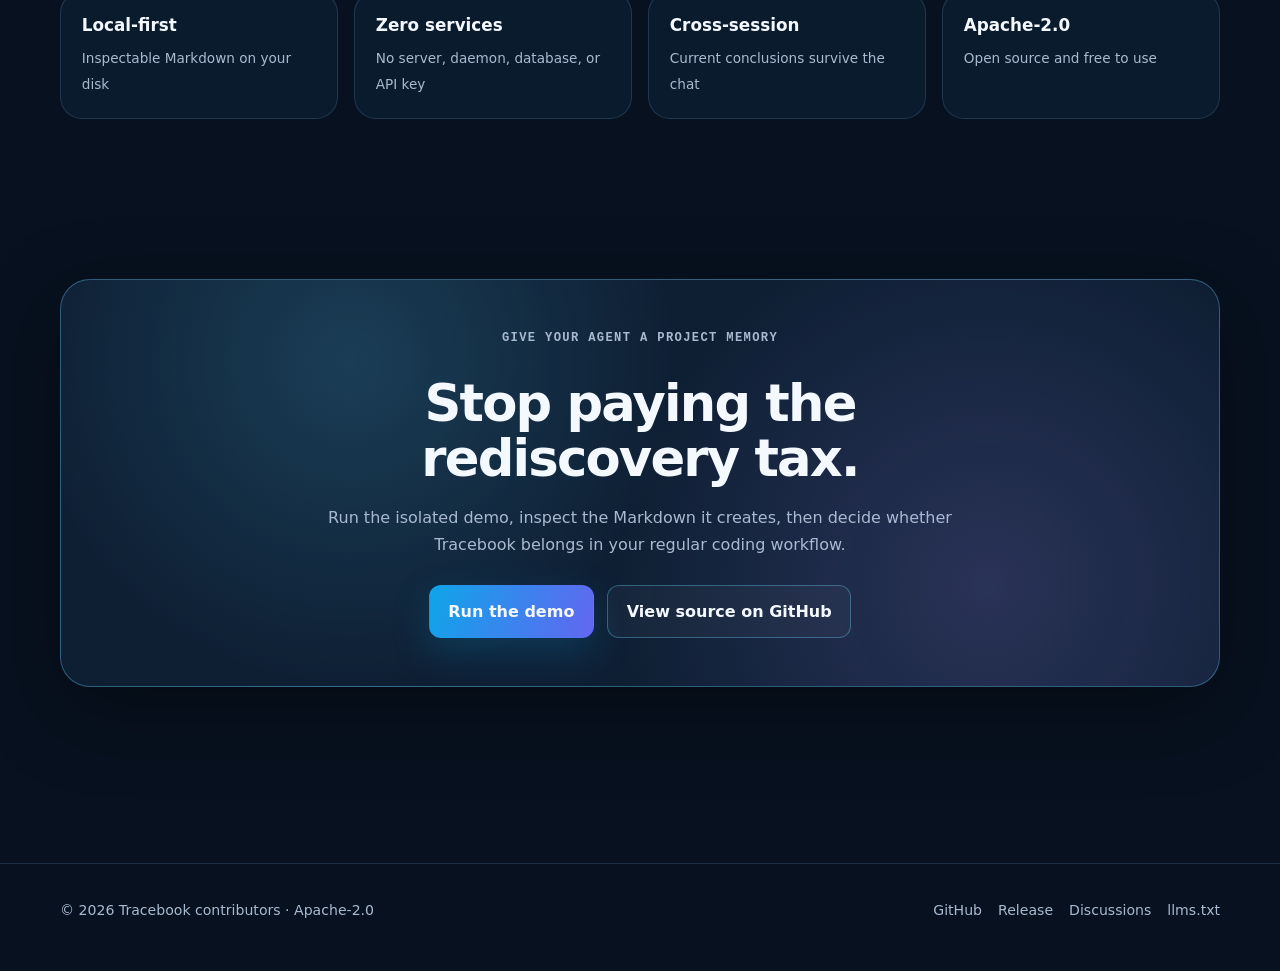
==== commit 1b8abee8: "Release v4.0.8 adaptive retrieval" ====
--- a/site/index.html
+++ b/site/index.html
@@ -26,7 +26,7 @@
     "name": "Tracebook",
     "applicationCategory": "DeveloperApplication",
     "operatingSystem": "Windows, Linux, macOS",
-    "softwareVersion": "4.0.7",
+    "softwareVersion": "4.0.8",
     "description": "Local-first, evidence-backed project memory for AI coding agents.",
     "url": "https://tydandou.github.io/tracebook/",
     "downloadUrl": "https://github.com/tydandou/tracebook",
@@ -145,7 +145,7 @@
     </section>
 
     <section class="section shell" id="install" aria-labelledby="install-title">
-      <p class="section-kicker">Stable release · v4.0.7</p>
+      <p class="section-kicker">Stable release · v4.0.8</p>
       <h2 id="install-title">Install, restart your agent, keep working.</h2>
       <p class="section-lede">Python 3.10 or newer is required. The documented workflow is verified in CI on Ubuntu and Windows with Python 3.10 and 3.13.</p>
       <div class="split-panel">
@@ -153,7 +153,7 @@
           <h3>Codex</h3>
           <div class="terminal">
             <div class="terminal-head"><span>Terminal</span><button class="copy-button" data-copy="codex-install">Copy</button></div>
-            <pre id="codex-install">codex plugin marketplace add tydandou/tracebook --ref v4.0.7
+            <pre id="codex-install">codex plugin marketplace add tydandou/tracebook --ref v4.0.8
 codex plugin add tracebook@tracebook</pre>
           </div>
         </div>
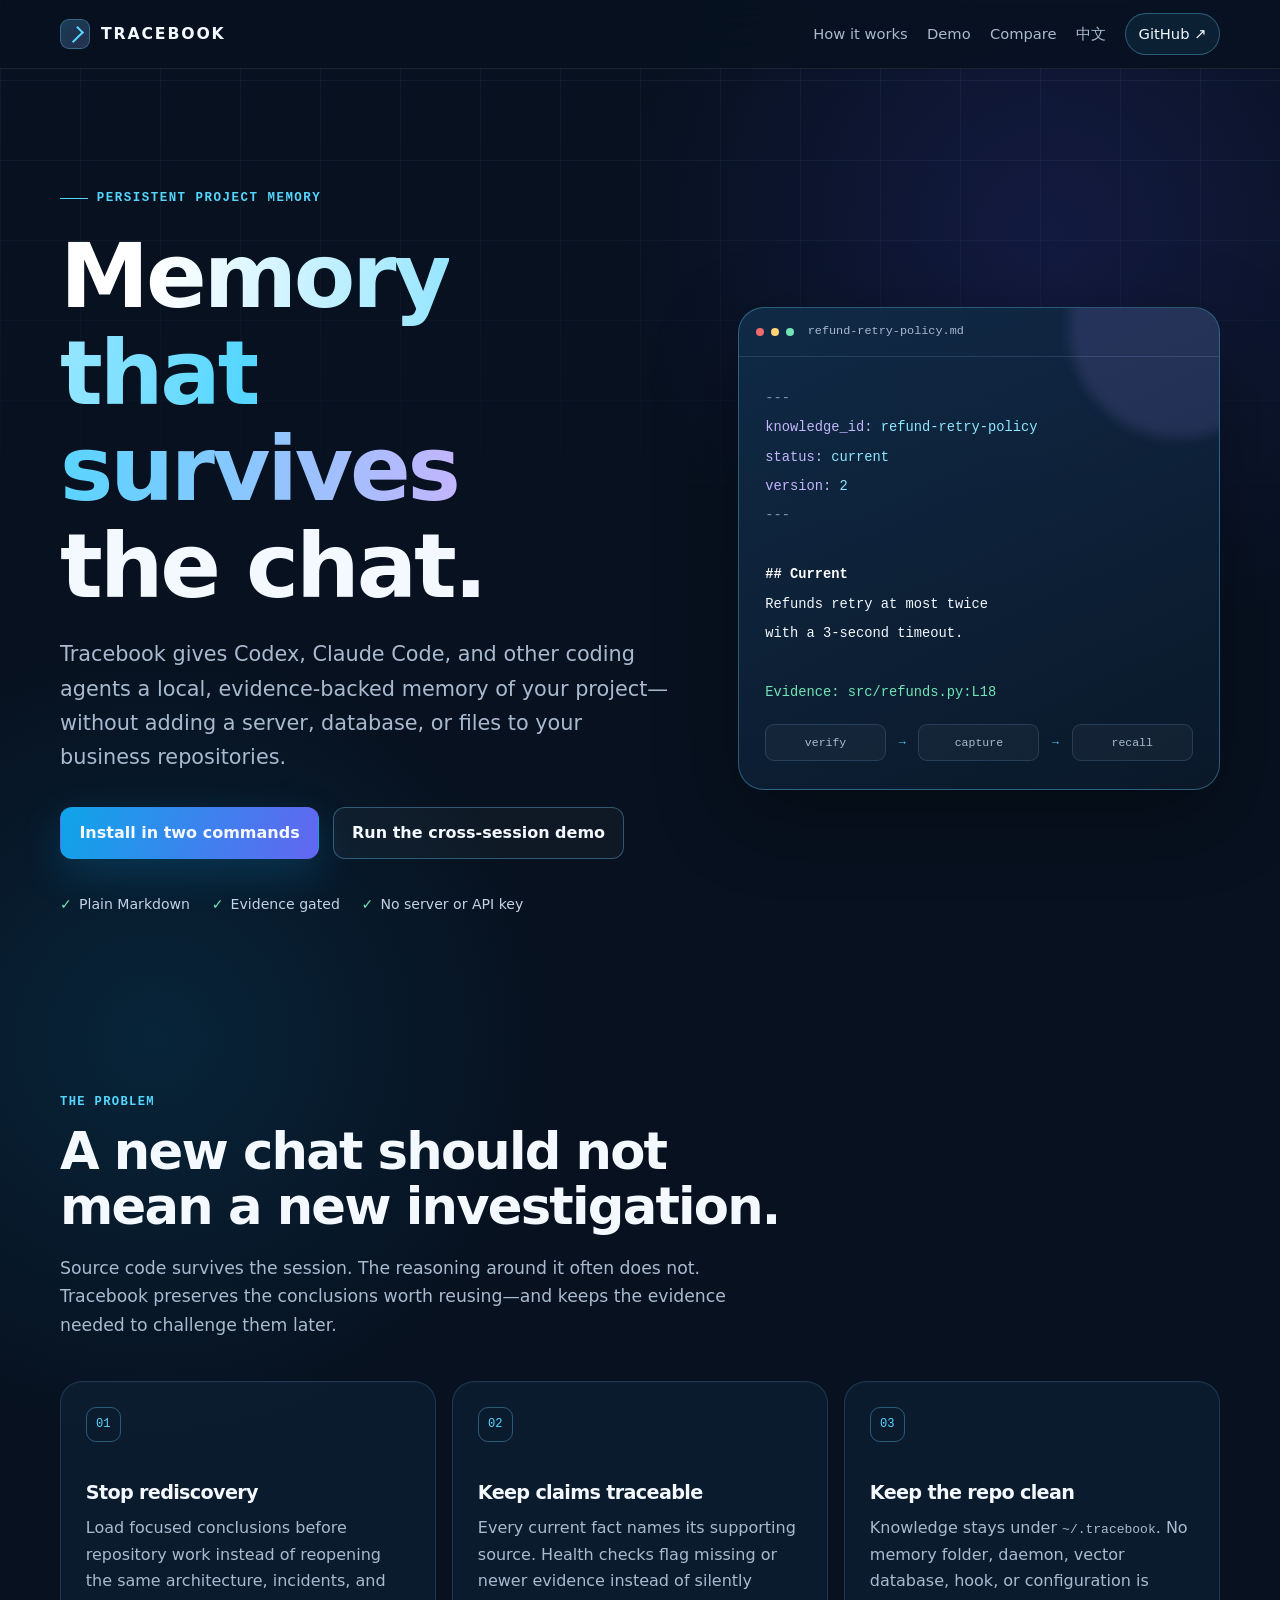
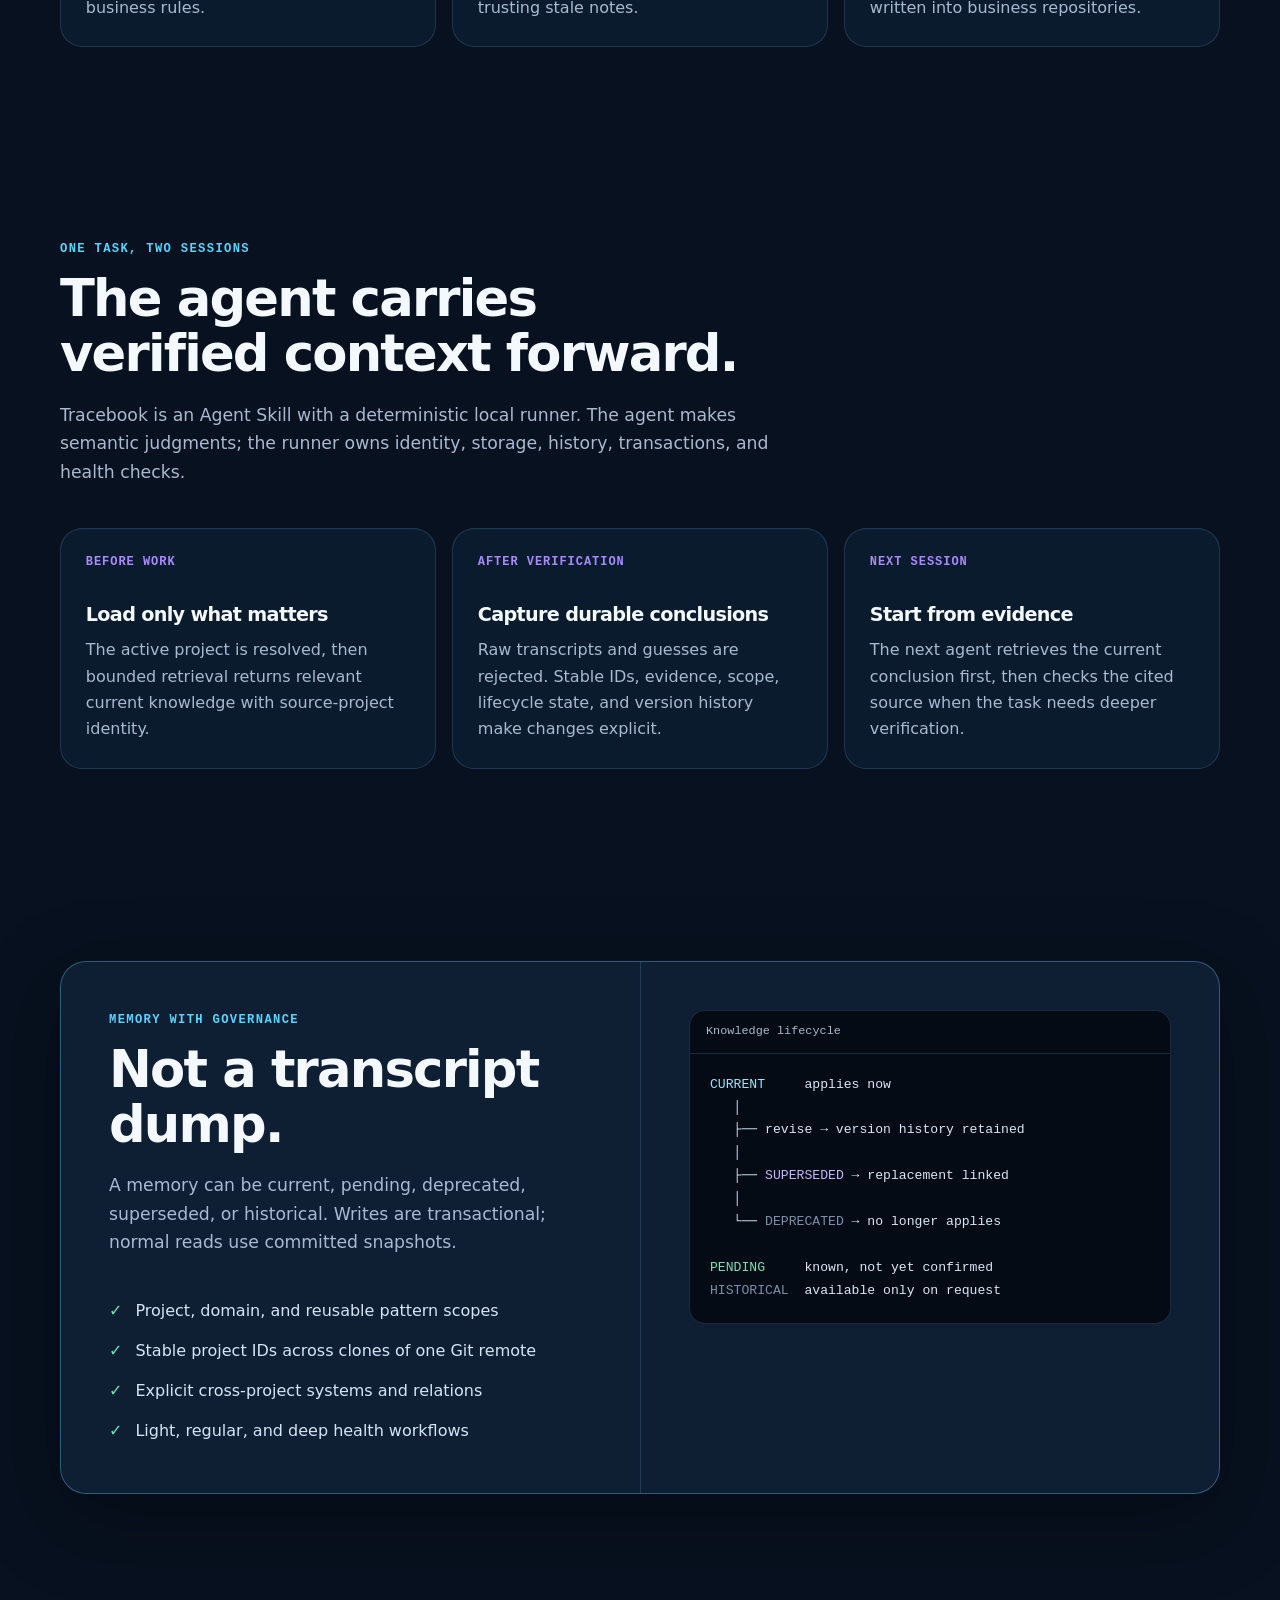
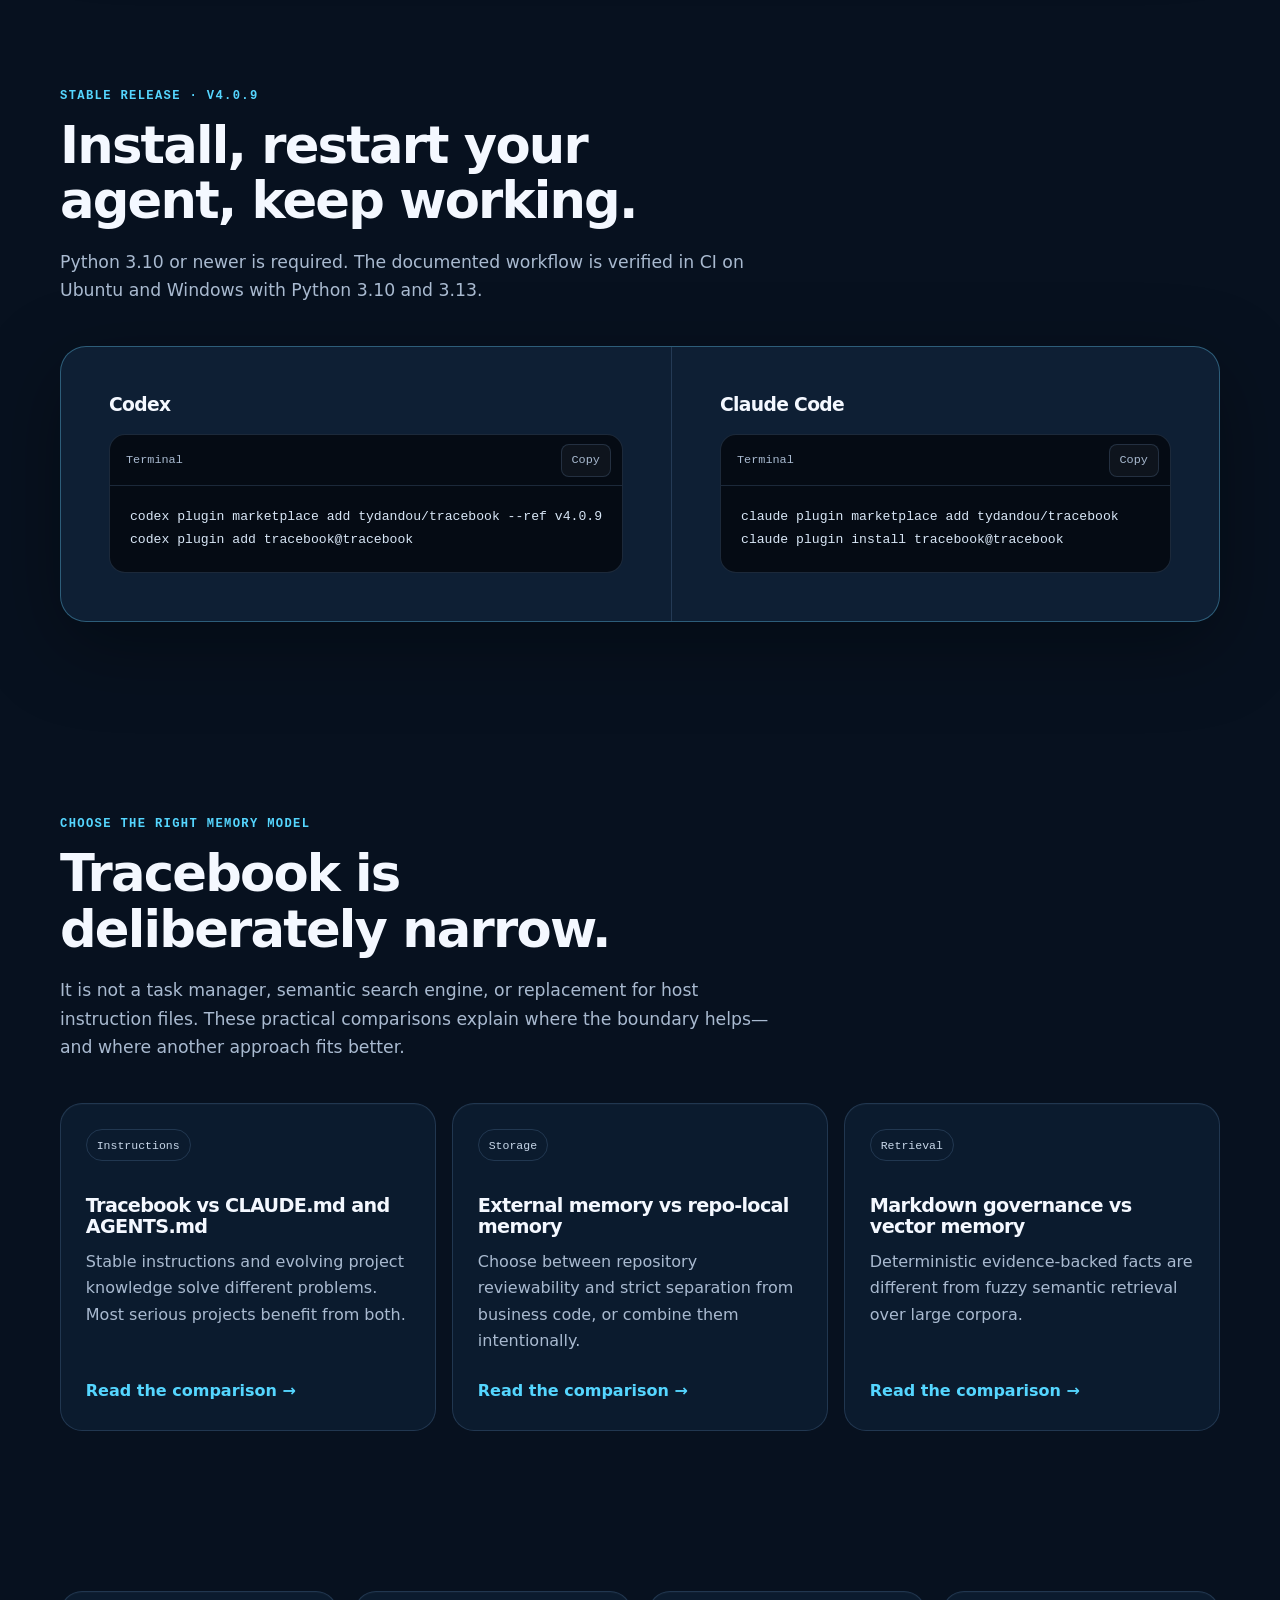
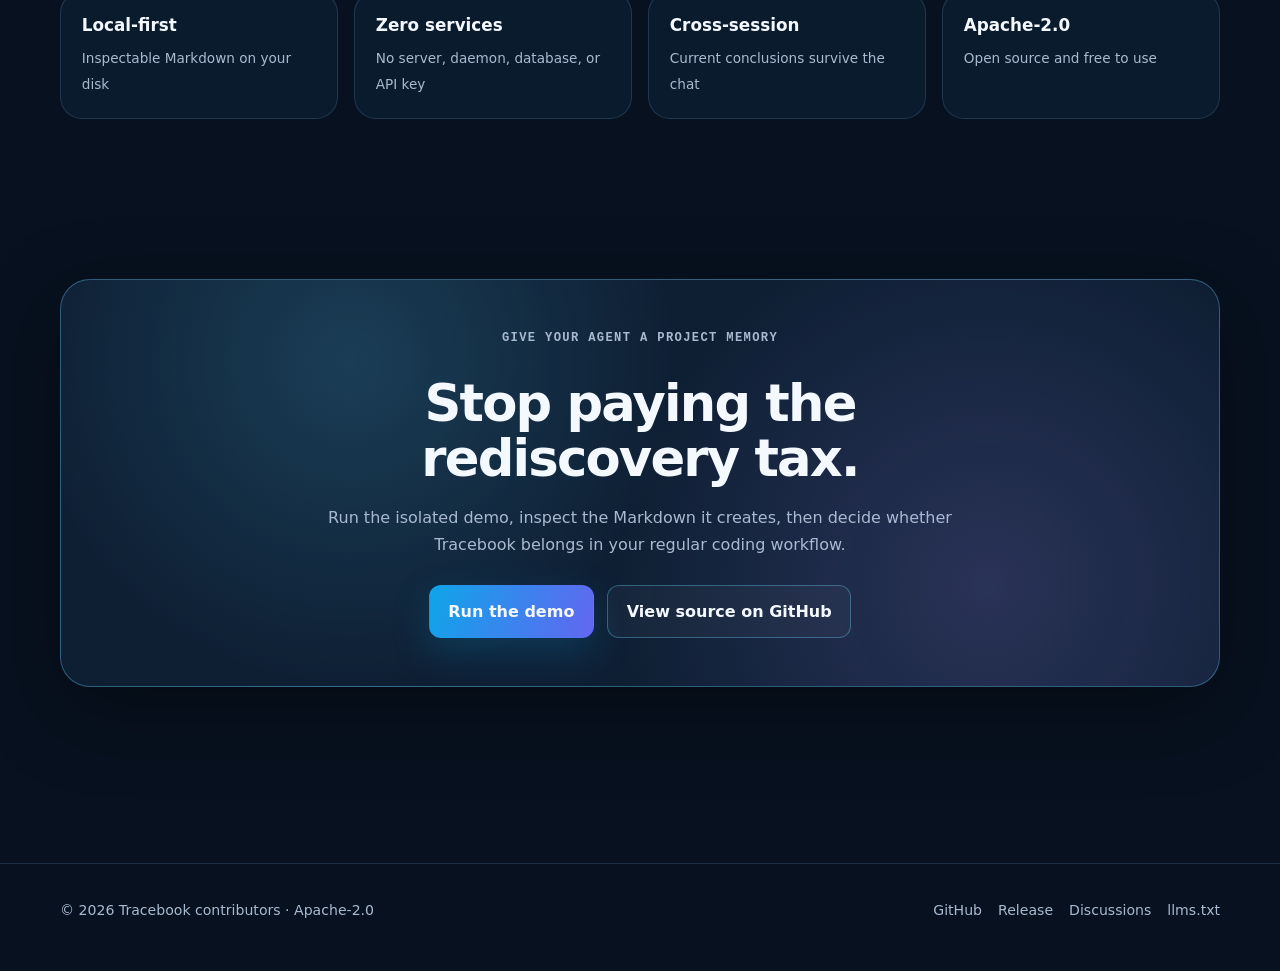
==== commit 5db4f954: "Release v4.0.9 reliable capture closeout" ====
--- a/site/index.html
+++ b/site/index.html
@@ -26,7 +26,7 @@
     "name": "Tracebook",
     "applicationCategory": "DeveloperApplication",
     "operatingSystem": "Windows, Linux, macOS",
-    "softwareVersion": "4.0.8",
+    "softwareVersion": "4.0.9",
     "description": "Local-first, evidence-backed project memory for AI coding agents.",
     "url": "https://tydandou.github.io/tracebook/",
     "downloadUrl": "https://github.com/tydandou/tracebook",
@@ -145,7 +145,7 @@
     </section>
 
     <section class="section shell" id="install" aria-labelledby="install-title">
-      <p class="section-kicker">Stable release · v4.0.8</p>
+      <p class="section-kicker">Stable release · v4.0.9</p>
       <h2 id="install-title">Install, restart your agent, keep working.</h2>
       <p class="section-lede">Python 3.10 or newer is required. The documented workflow is verified in CI on Ubuntu and Windows with Python 3.10 and 3.13.</p>
       <div class="split-panel">
@@ -153,7 +153,7 @@
           <h3>Codex</h3>
           <div class="terminal">
             <div class="terminal-head"><span>Terminal</span><button class="copy-button" data-copy="codex-install">Copy</button></div>
-            <pre id="codex-install">codex plugin marketplace add tydandou/tracebook --ref v4.0.8
+            <pre id="codex-install">codex plugin marketplace add tydandou/tracebook --ref v4.0.9
 codex plugin add tracebook@tracebook</pre>
           </div>
         </div>
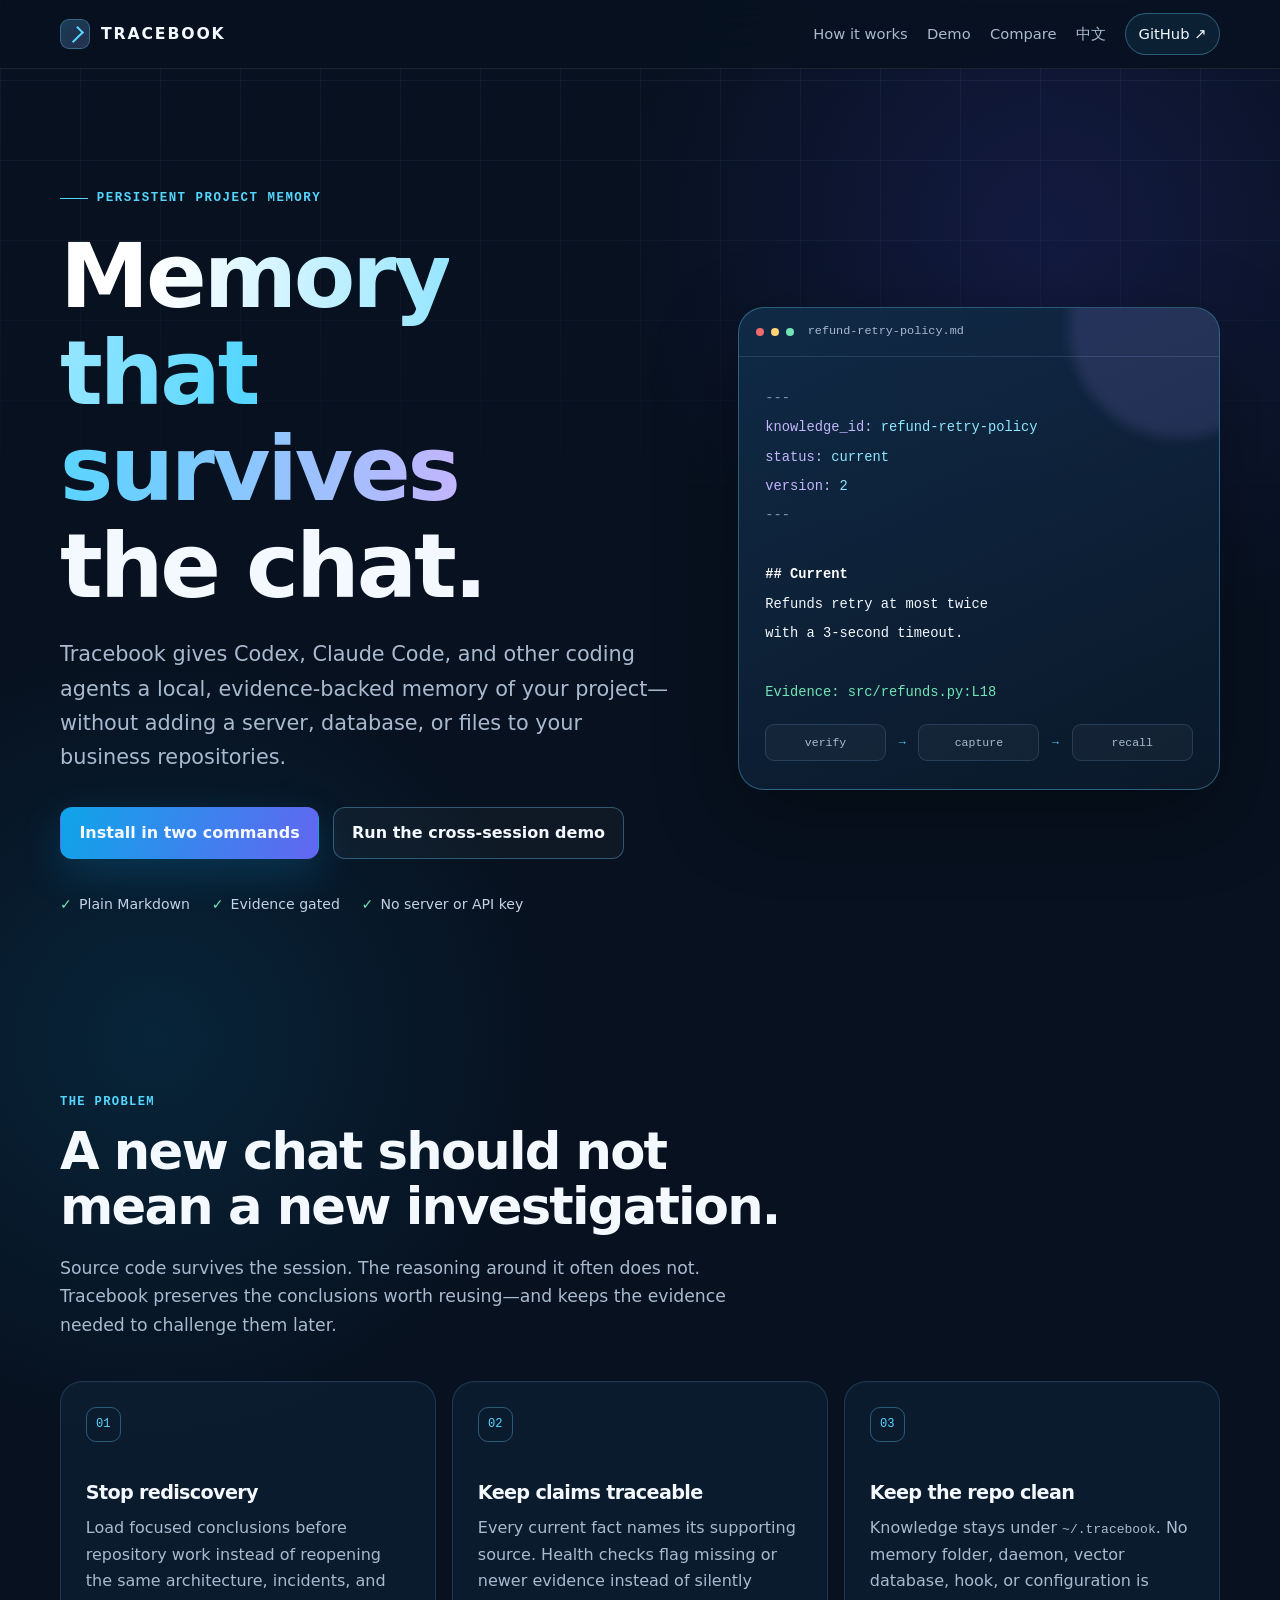
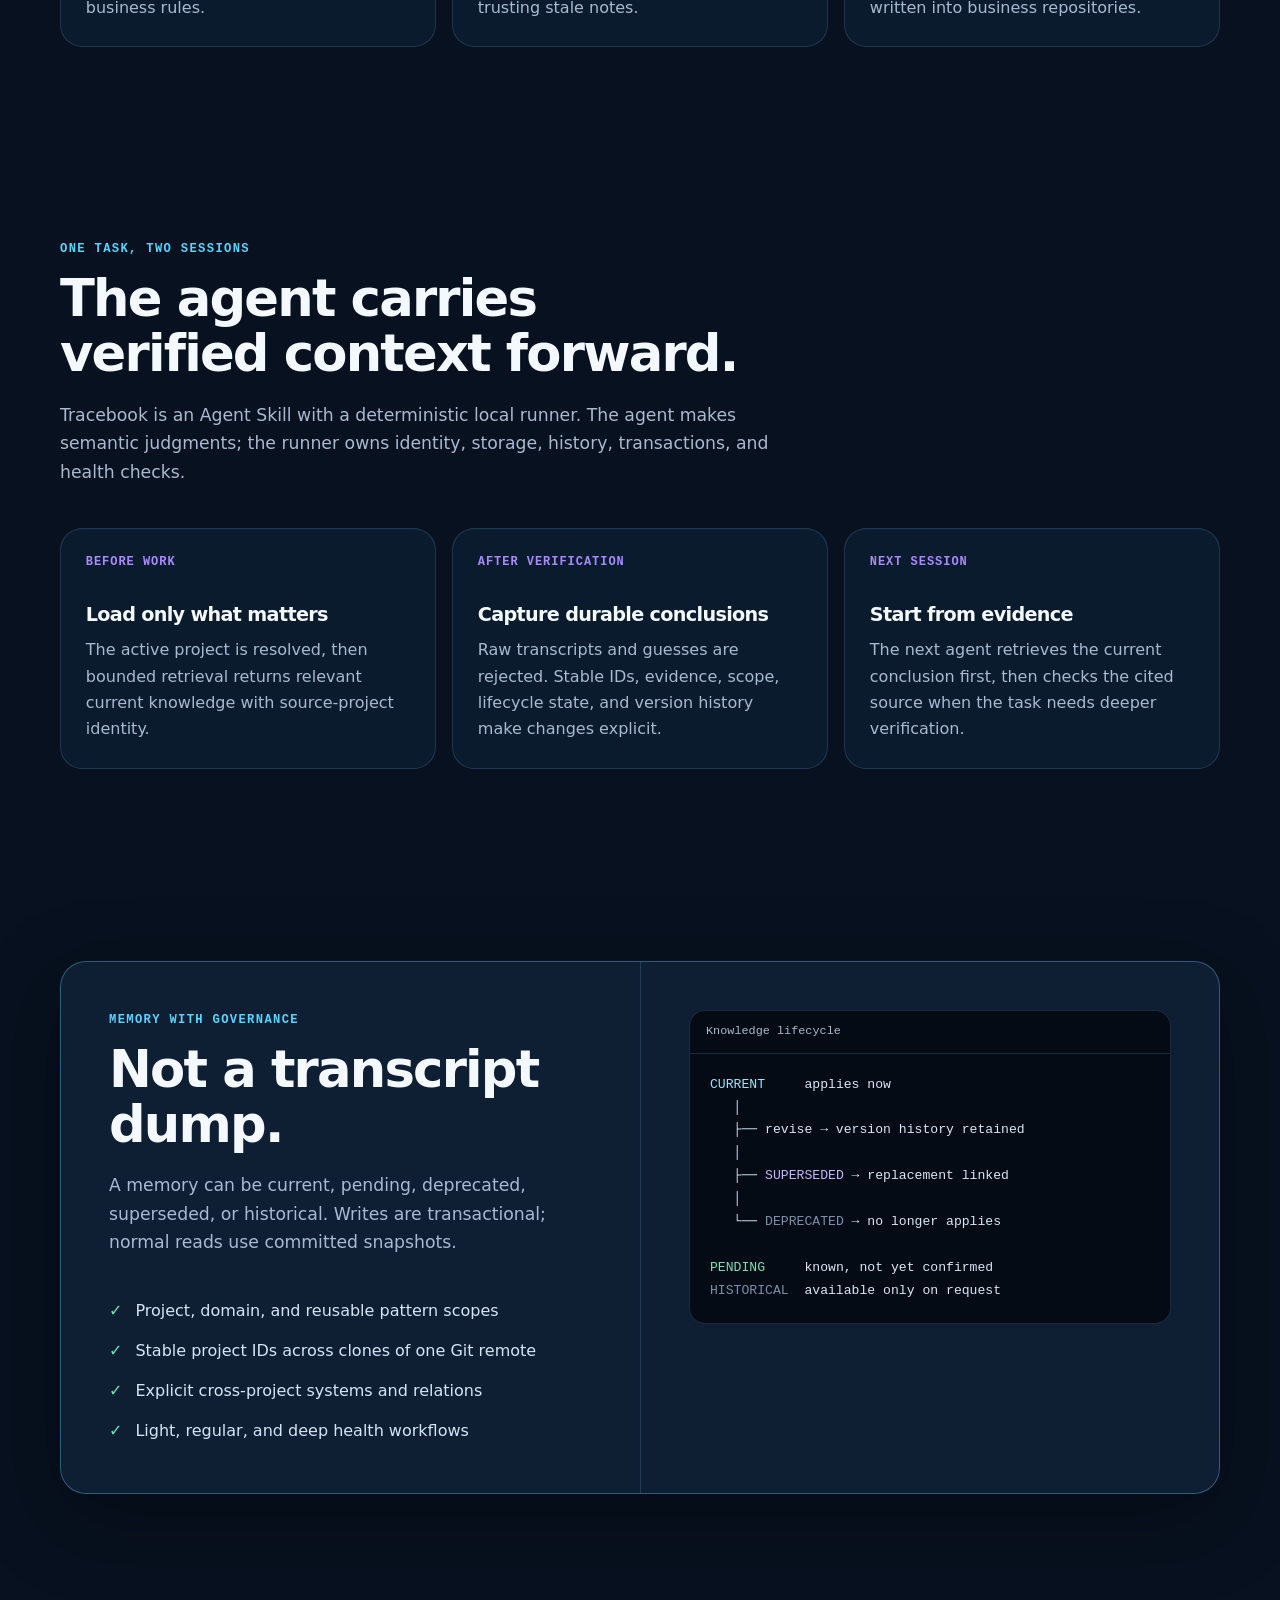
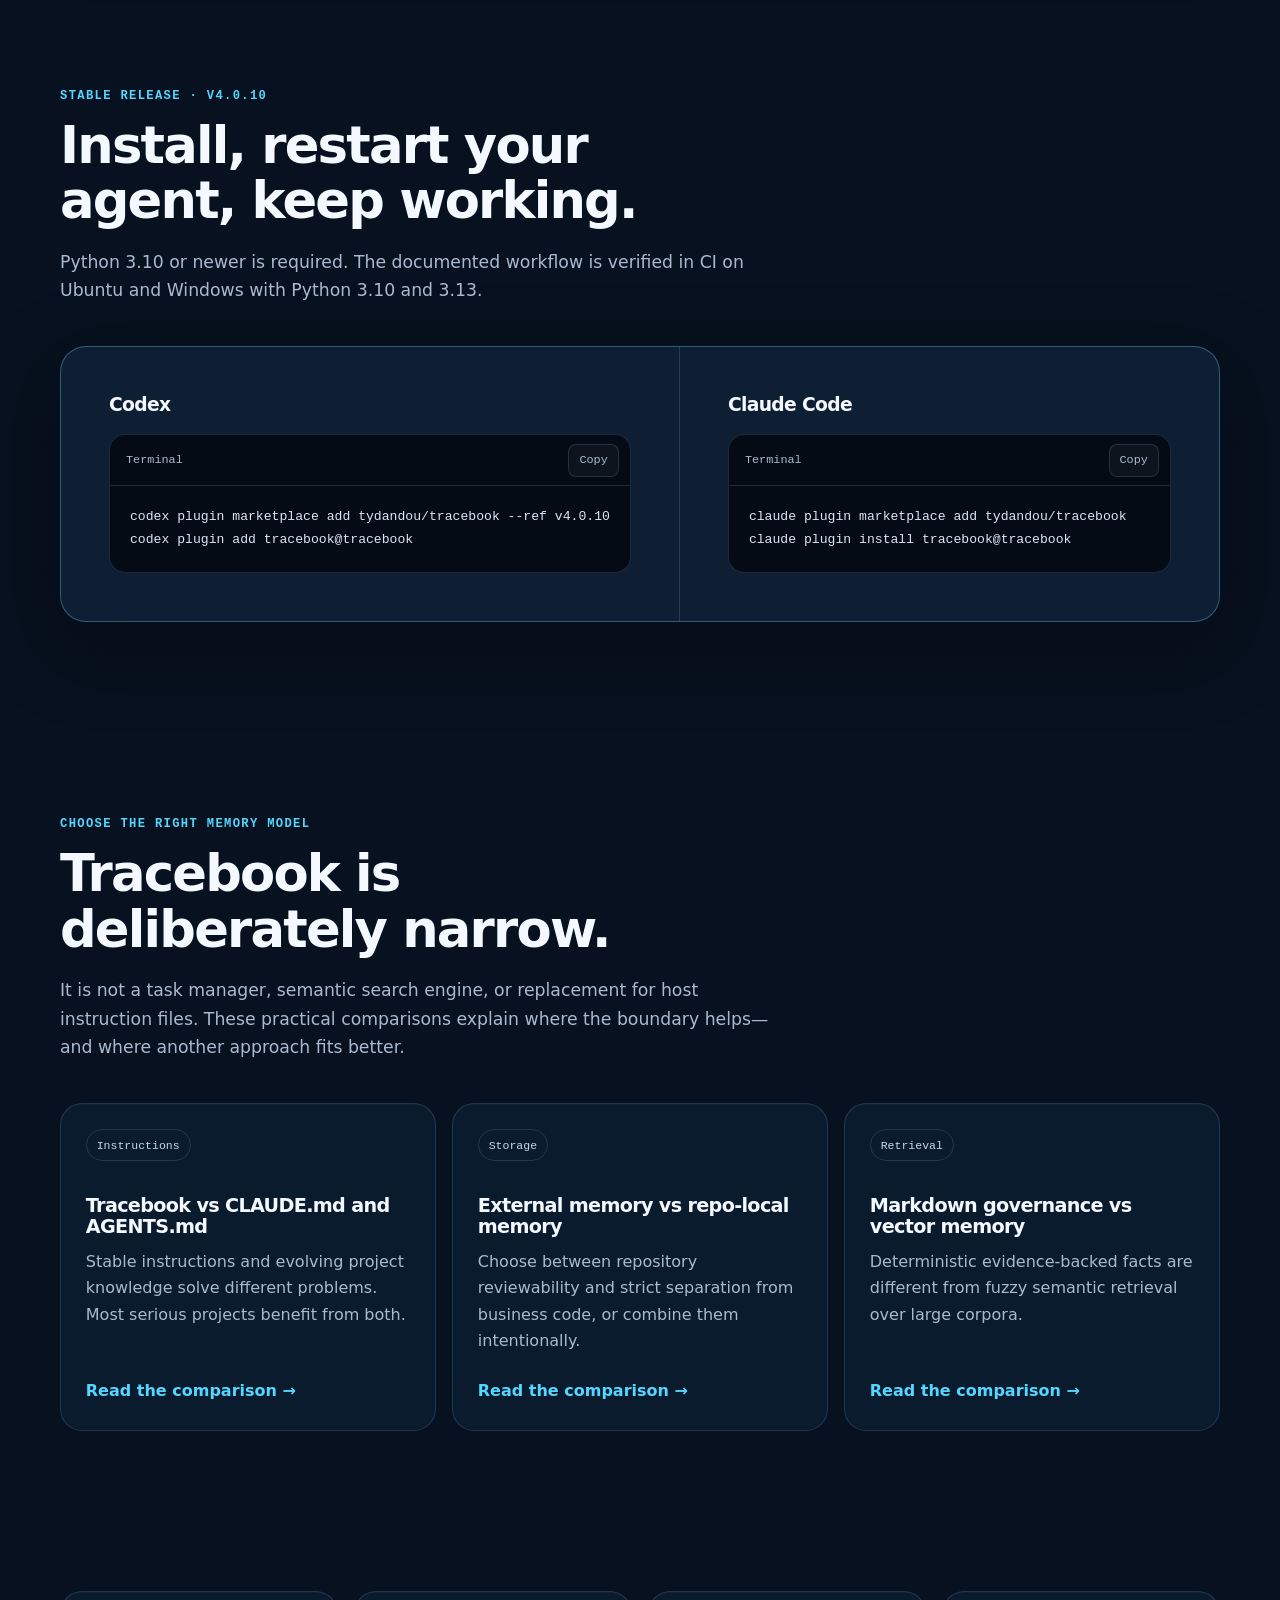
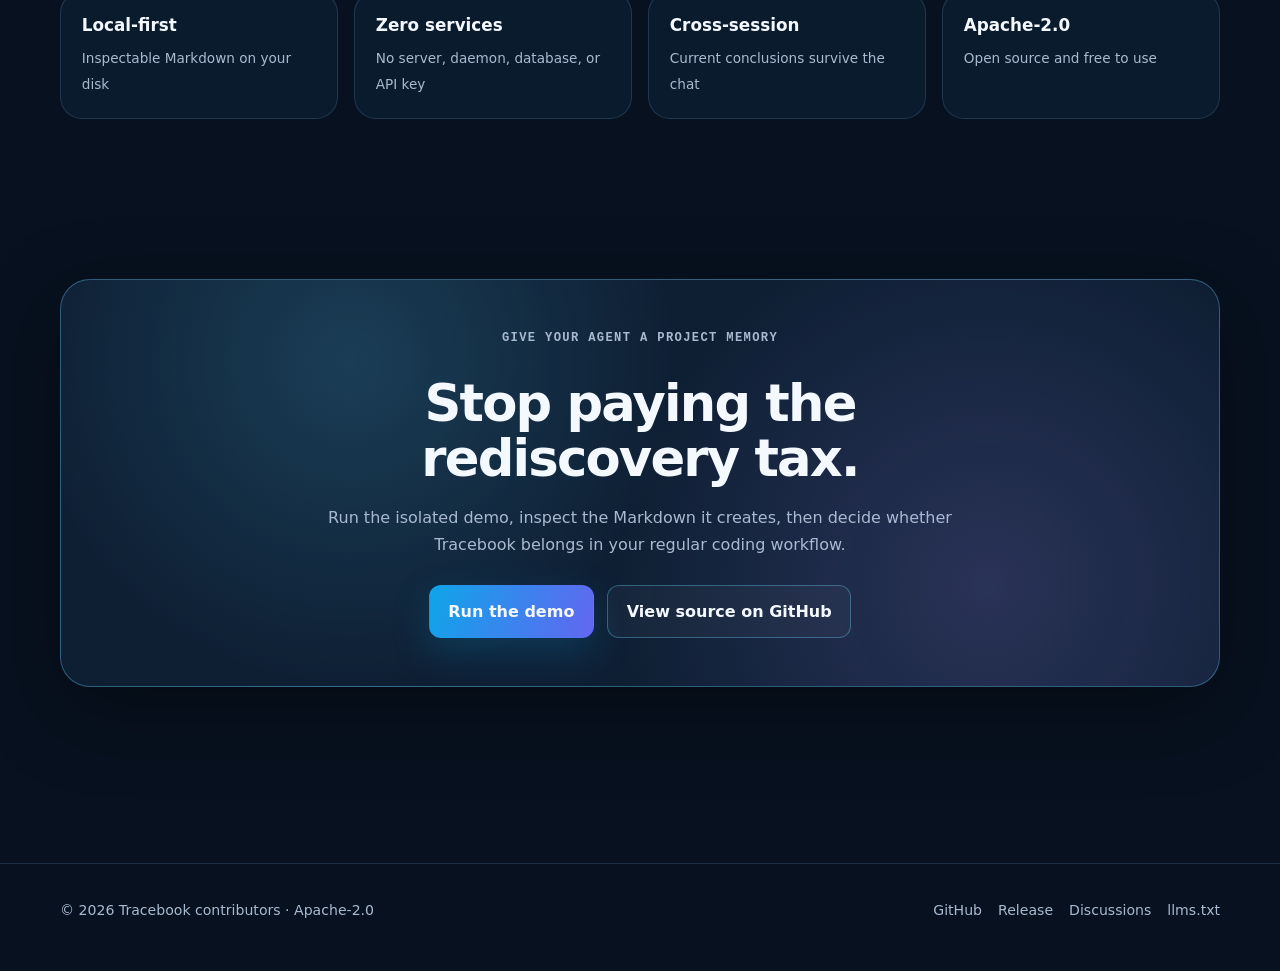
==== commit 9f133774: "Release v4.0.10: fix closeout roots and bound status summaries" ====
--- a/site/index.html
+++ b/site/index.html
@@ -26,7 +26,7 @@
     "name": "Tracebook",
     "applicationCategory": "DeveloperApplication",
     "operatingSystem": "Windows, Linux, macOS",
-    "softwareVersion": "4.0.9",
+    "softwareVersion": "4.0.10",
     "description": "Local-first, evidence-backed project memory for AI coding agents.",
     "url": "https://tydandou.github.io/tracebook/",
     "downloadUrl": "https://github.com/tydandou/tracebook",
@@ -145,7 +145,7 @@
     </section>
 
     <section class="section shell" id="install" aria-labelledby="install-title">
-      <p class="section-kicker">Stable release · v4.0.9</p>
+      <p class="section-kicker">Stable release · v4.0.10</p>
       <h2 id="install-title">Install, restart your agent, keep working.</h2>
       <p class="section-lede">Python 3.10 or newer is required. The documented workflow is verified in CI on Ubuntu and Windows with Python 3.10 and 3.13.</p>
       <div class="split-panel">
@@ -153,7 +153,7 @@
           <h3>Codex</h3>
           <div class="terminal">
             <div class="terminal-head"><span>Terminal</span><button class="copy-button" data-copy="codex-install">Copy</button></div>
-            <pre id="codex-install">codex plugin marketplace add tydandou/tracebook --ref v4.0.9
+            <pre id="codex-install">codex plugin marketplace add tydandou/tracebook --ref v4.0.10
 codex plugin add tracebook@tracebook</pre>
           </div>
         </div>
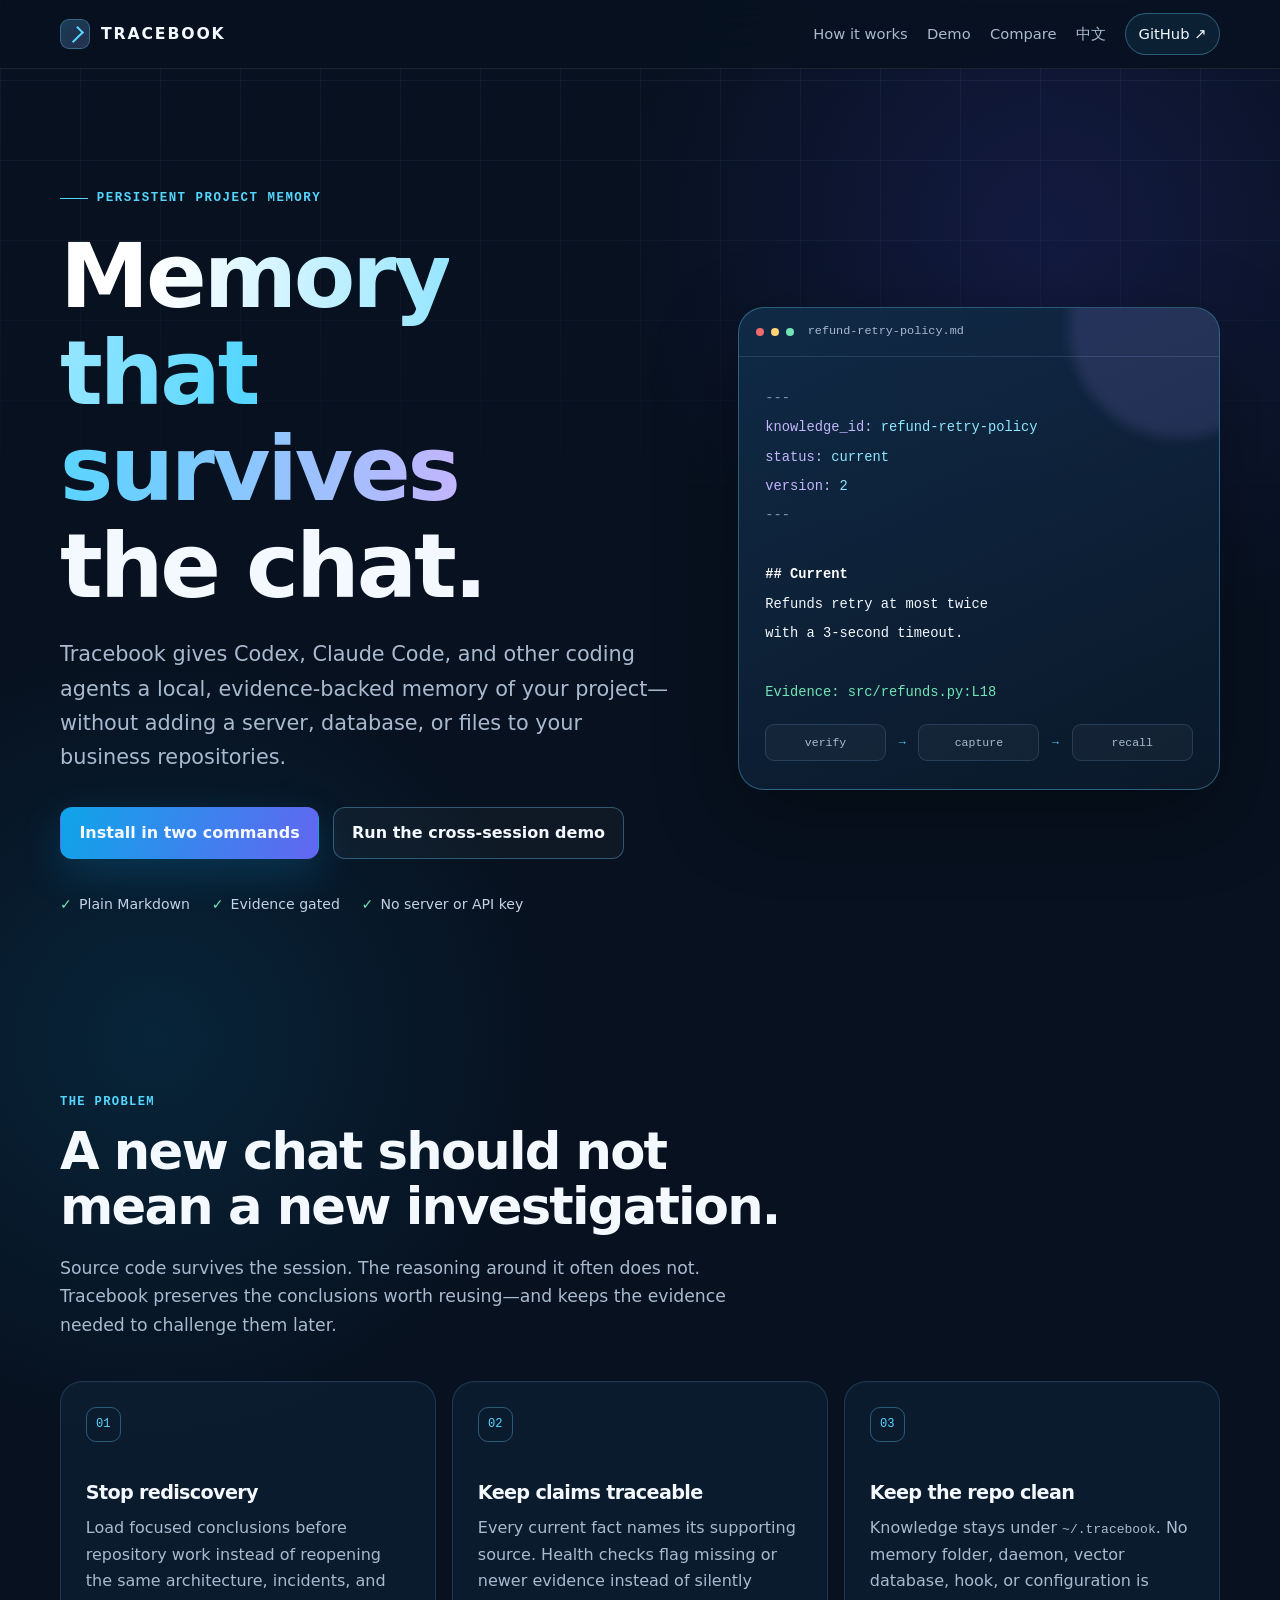
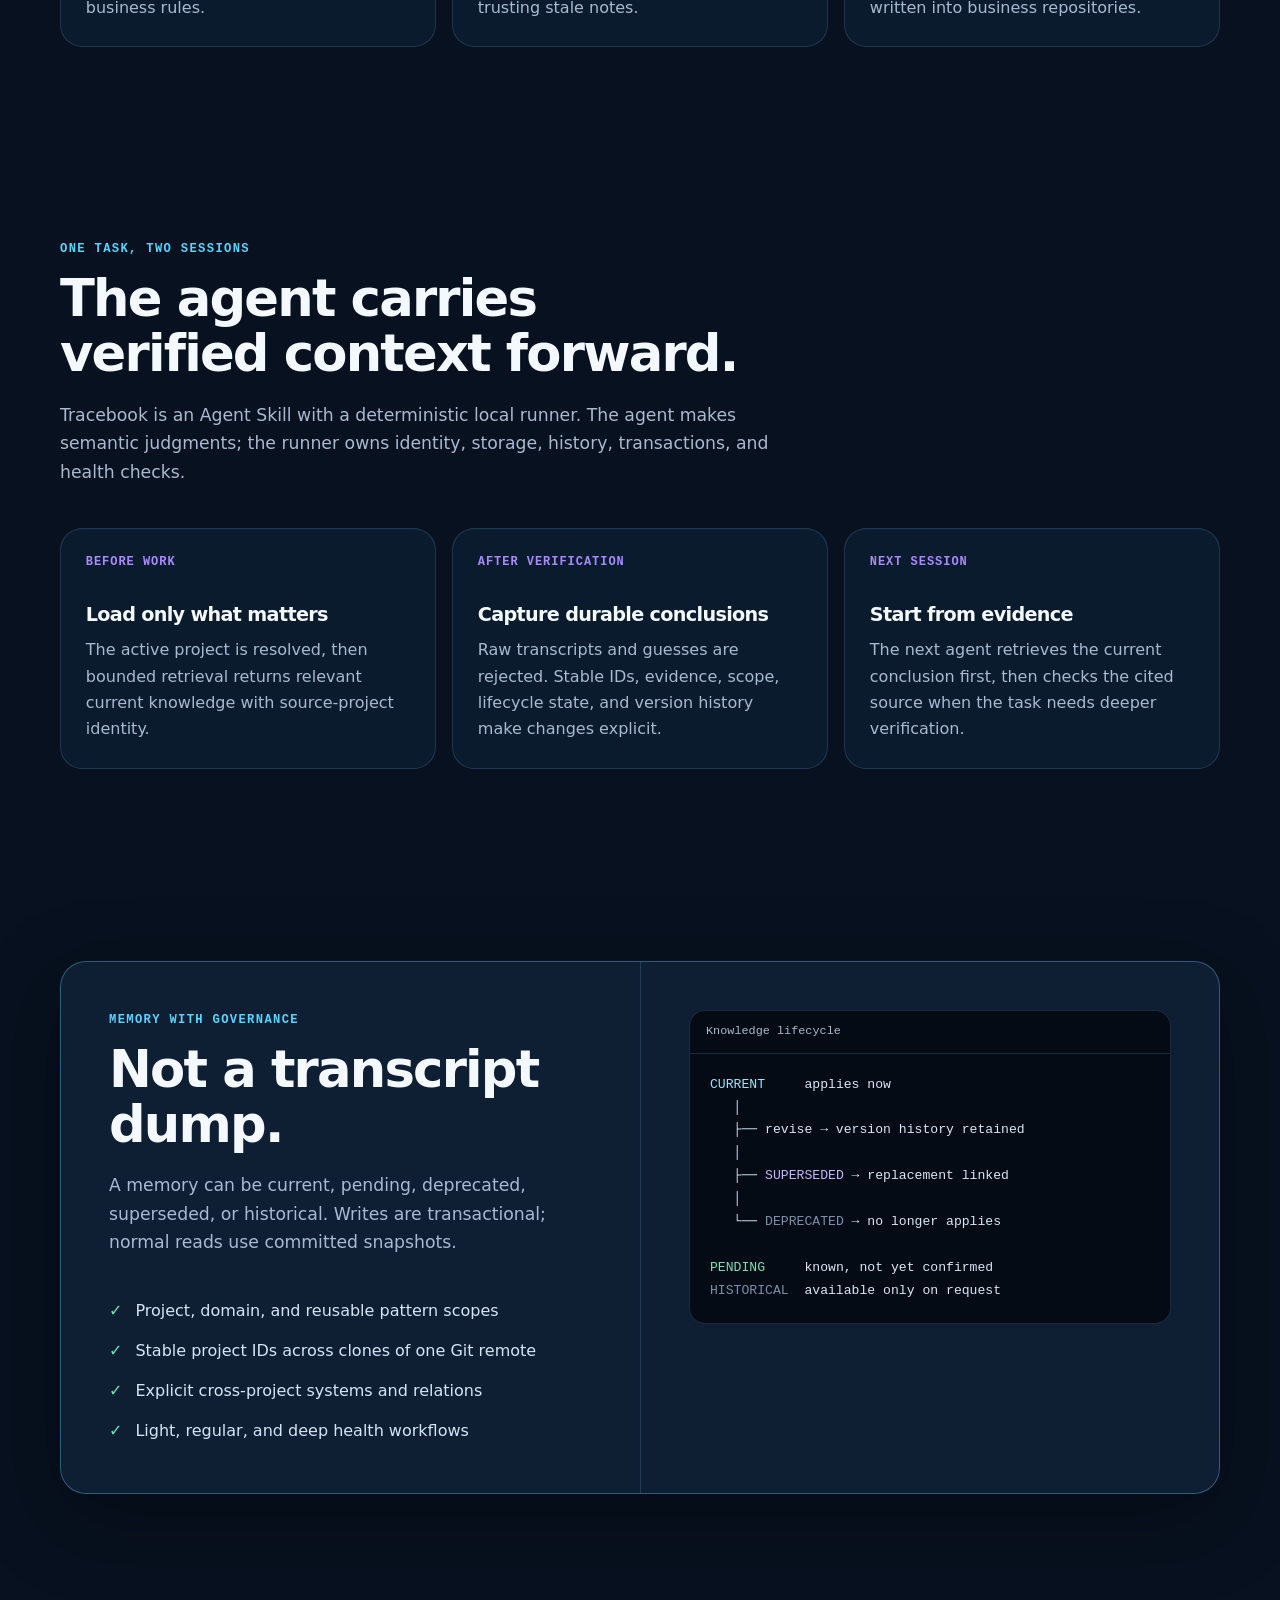
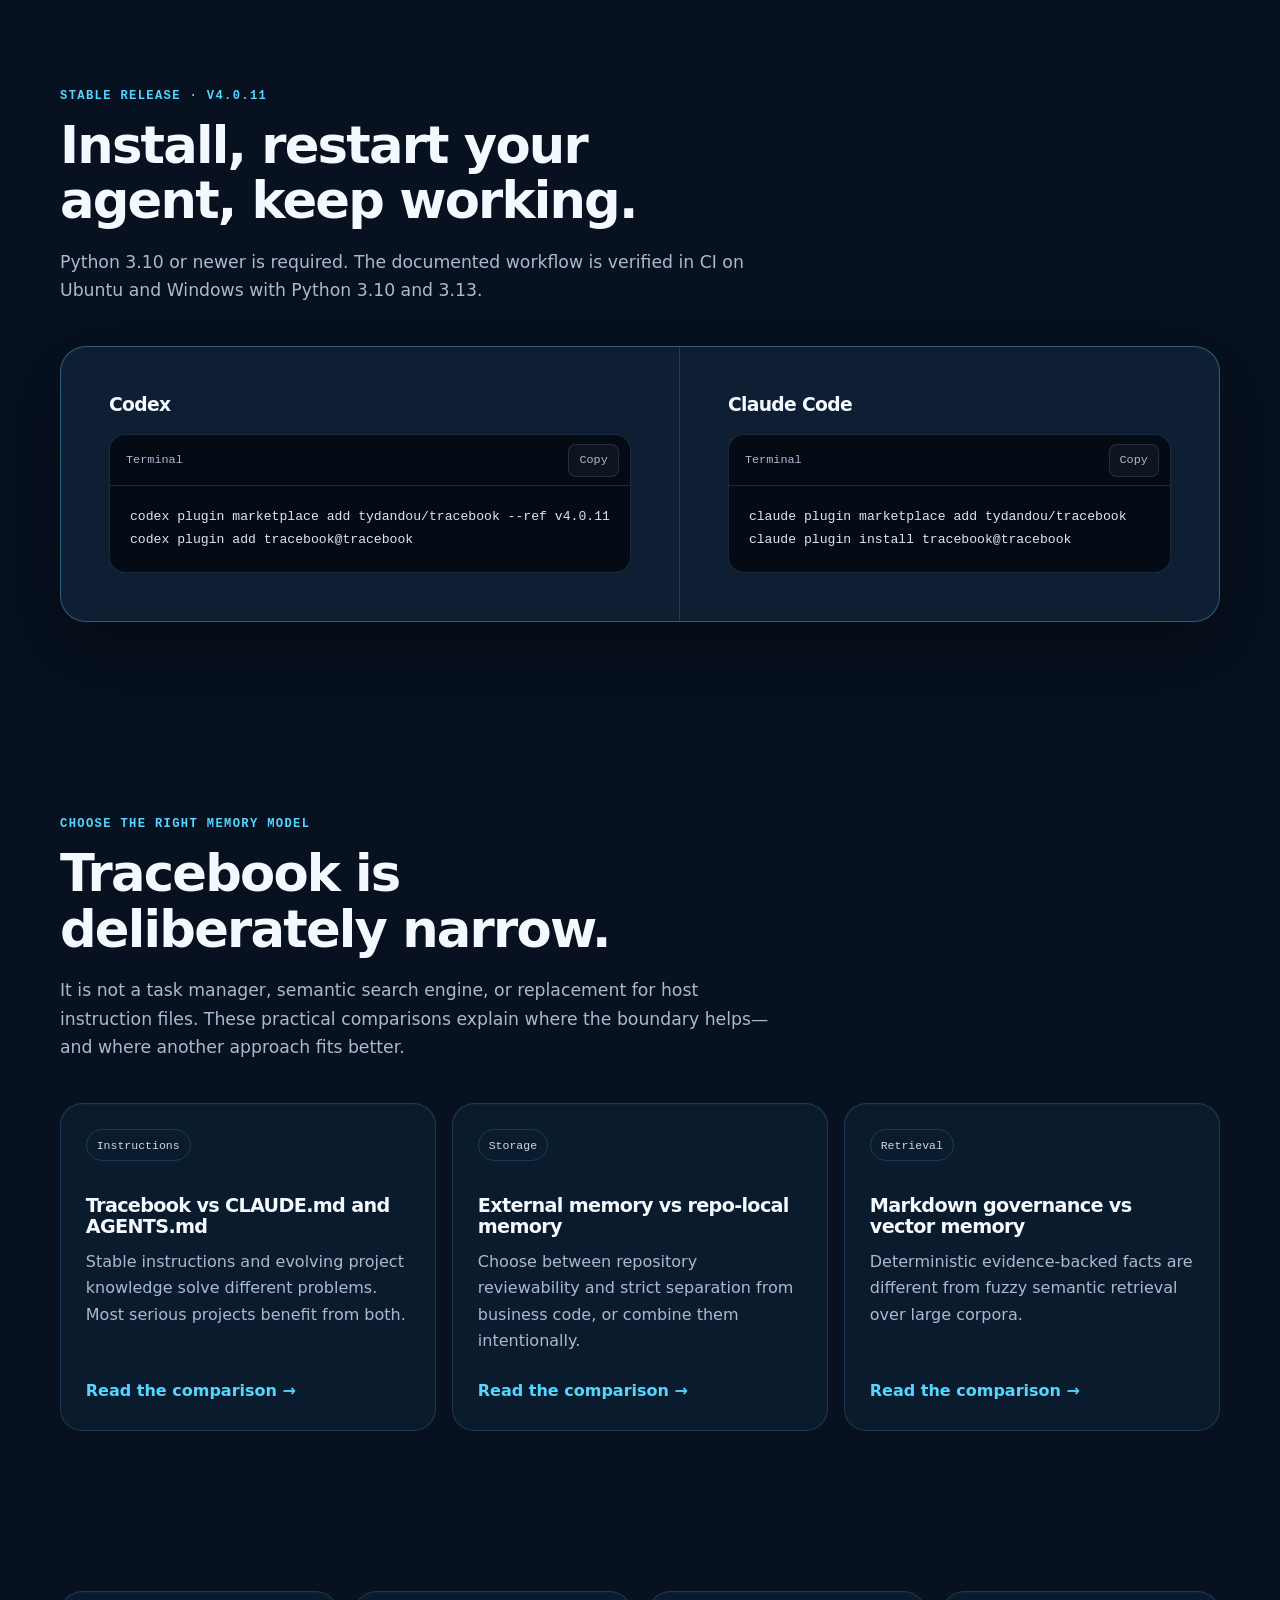
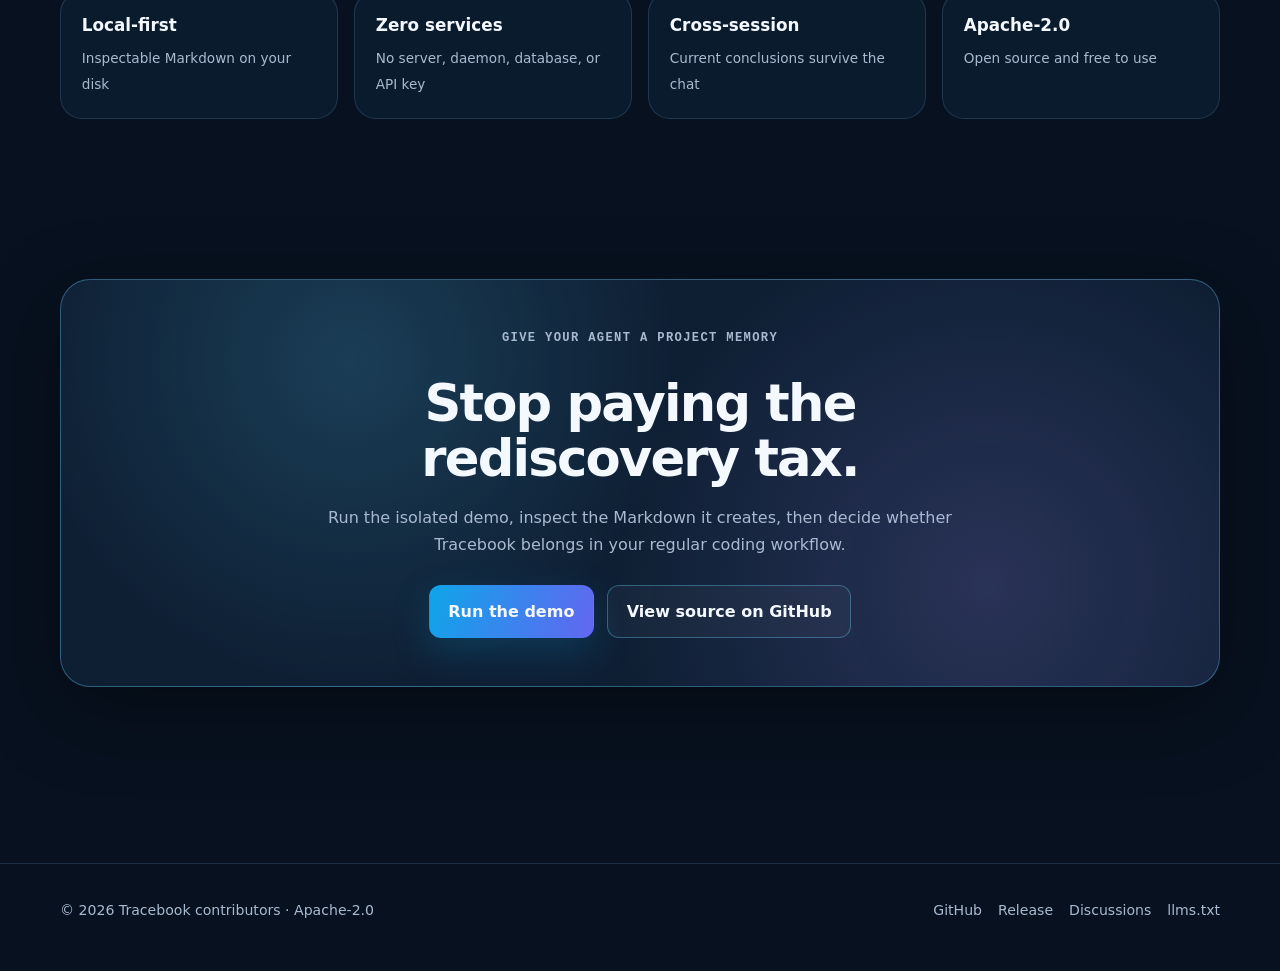
==== commit 3777f9ec: "Release v4.0.11: improve identifier retrieval and verify multi-project workflows" ====
--- a/site/index.html
+++ b/site/index.html
@@ -26,7 +26,7 @@
     "name": "Tracebook",
     "applicationCategory": "DeveloperApplication",
     "operatingSystem": "Windows, Linux, macOS",
-    "softwareVersion": "4.0.10",
+    "softwareVersion": "4.0.11",
     "description": "Local-first, evidence-backed project memory for AI coding agents.",
     "url": "https://tydandou.github.io/tracebook/",
     "downloadUrl": "https://github.com/tydandou/tracebook",
@@ -145,7 +145,7 @@
     </section>
 
     <section class="section shell" id="install" aria-labelledby="install-title">
-      <p class="section-kicker">Stable release · v4.0.10</p>
+      <p class="section-kicker">Stable release · v4.0.11</p>
       <h2 id="install-title">Install, restart your agent, keep working.</h2>
       <p class="section-lede">Python 3.10 or newer is required. The documented workflow is verified in CI on Ubuntu and Windows with Python 3.10 and 3.13.</p>
       <div class="split-panel">
@@ -153,7 +153,7 @@
           <h3>Codex</h3>
           <div class="terminal">
             <div class="terminal-head"><span>Terminal</span><button class="copy-button" data-copy="codex-install">Copy</button></div>
-            <pre id="codex-install">codex plugin marketplace add tydandou/tracebook --ref v4.0.10
+            <pre id="codex-install">codex plugin marketplace add tydandou/tracebook --ref v4.0.11
 codex plugin add tracebook@tracebook</pre>
           </div>
         </div>
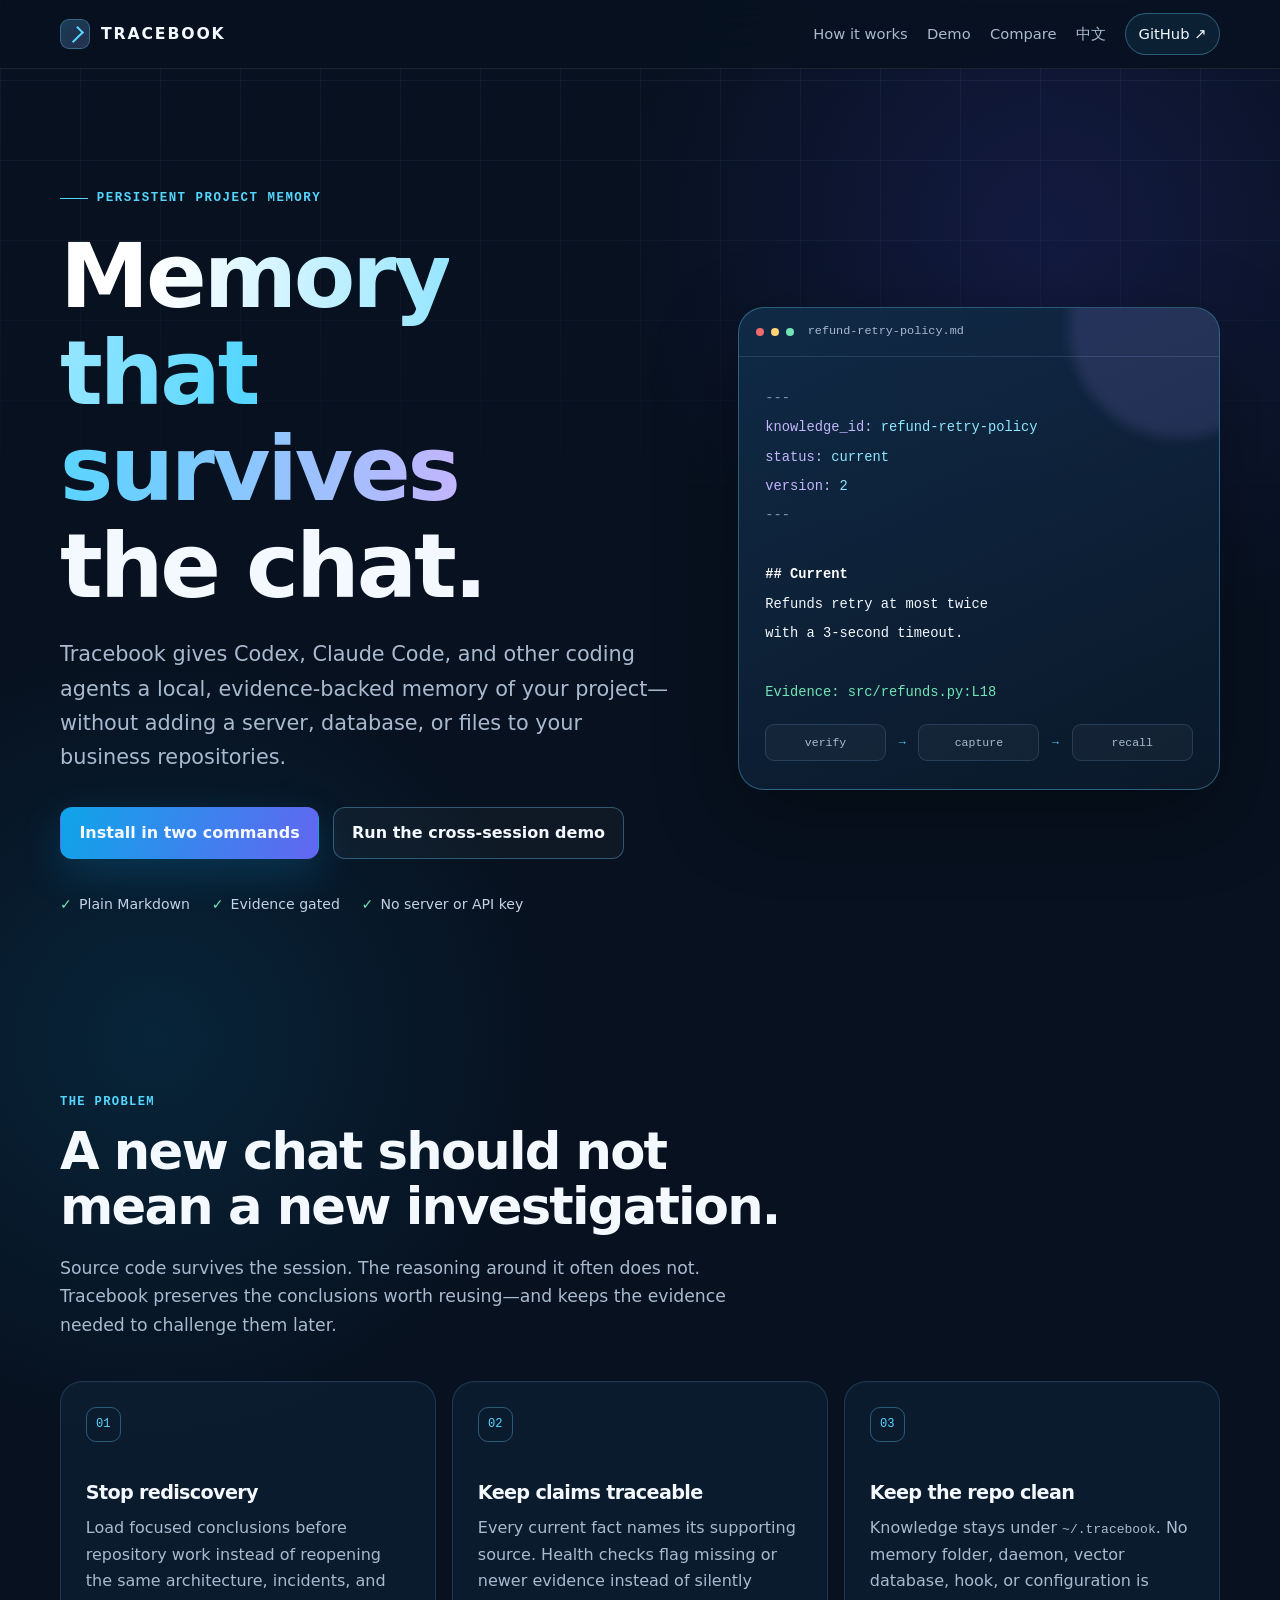
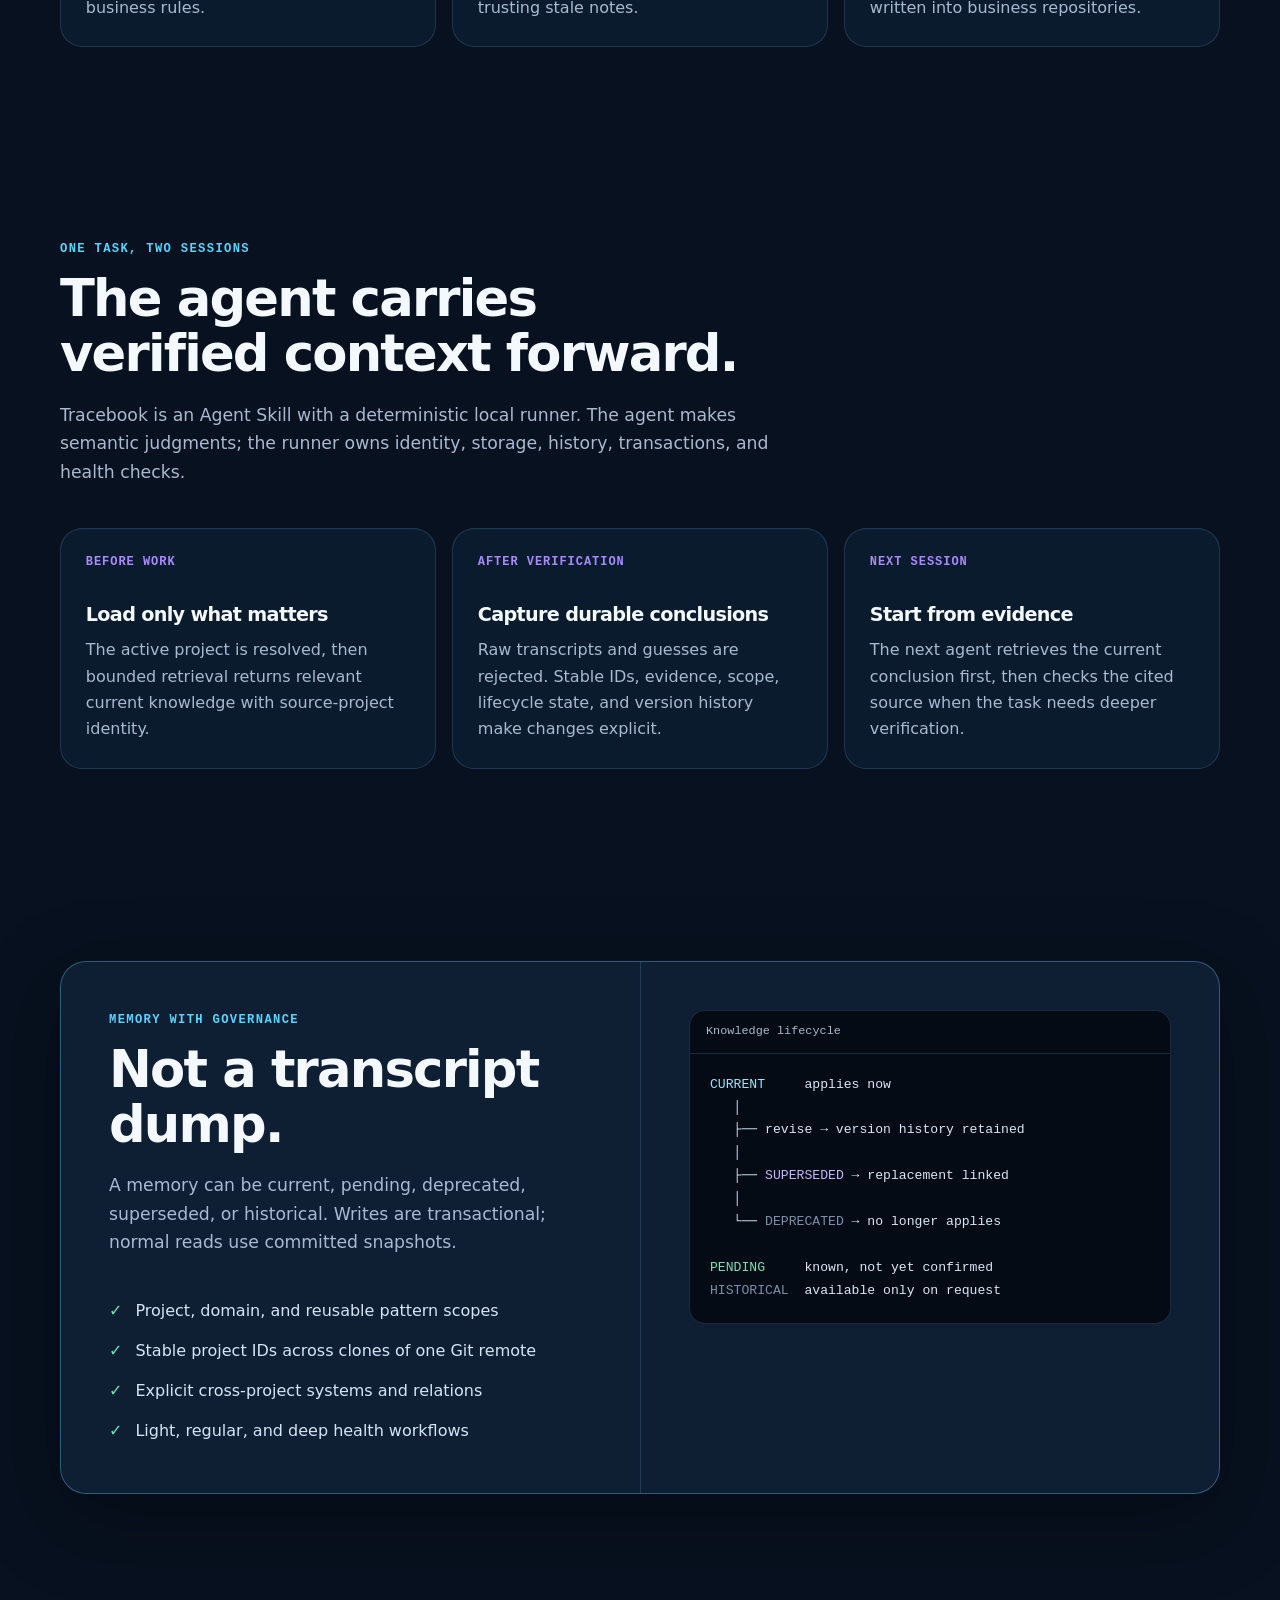
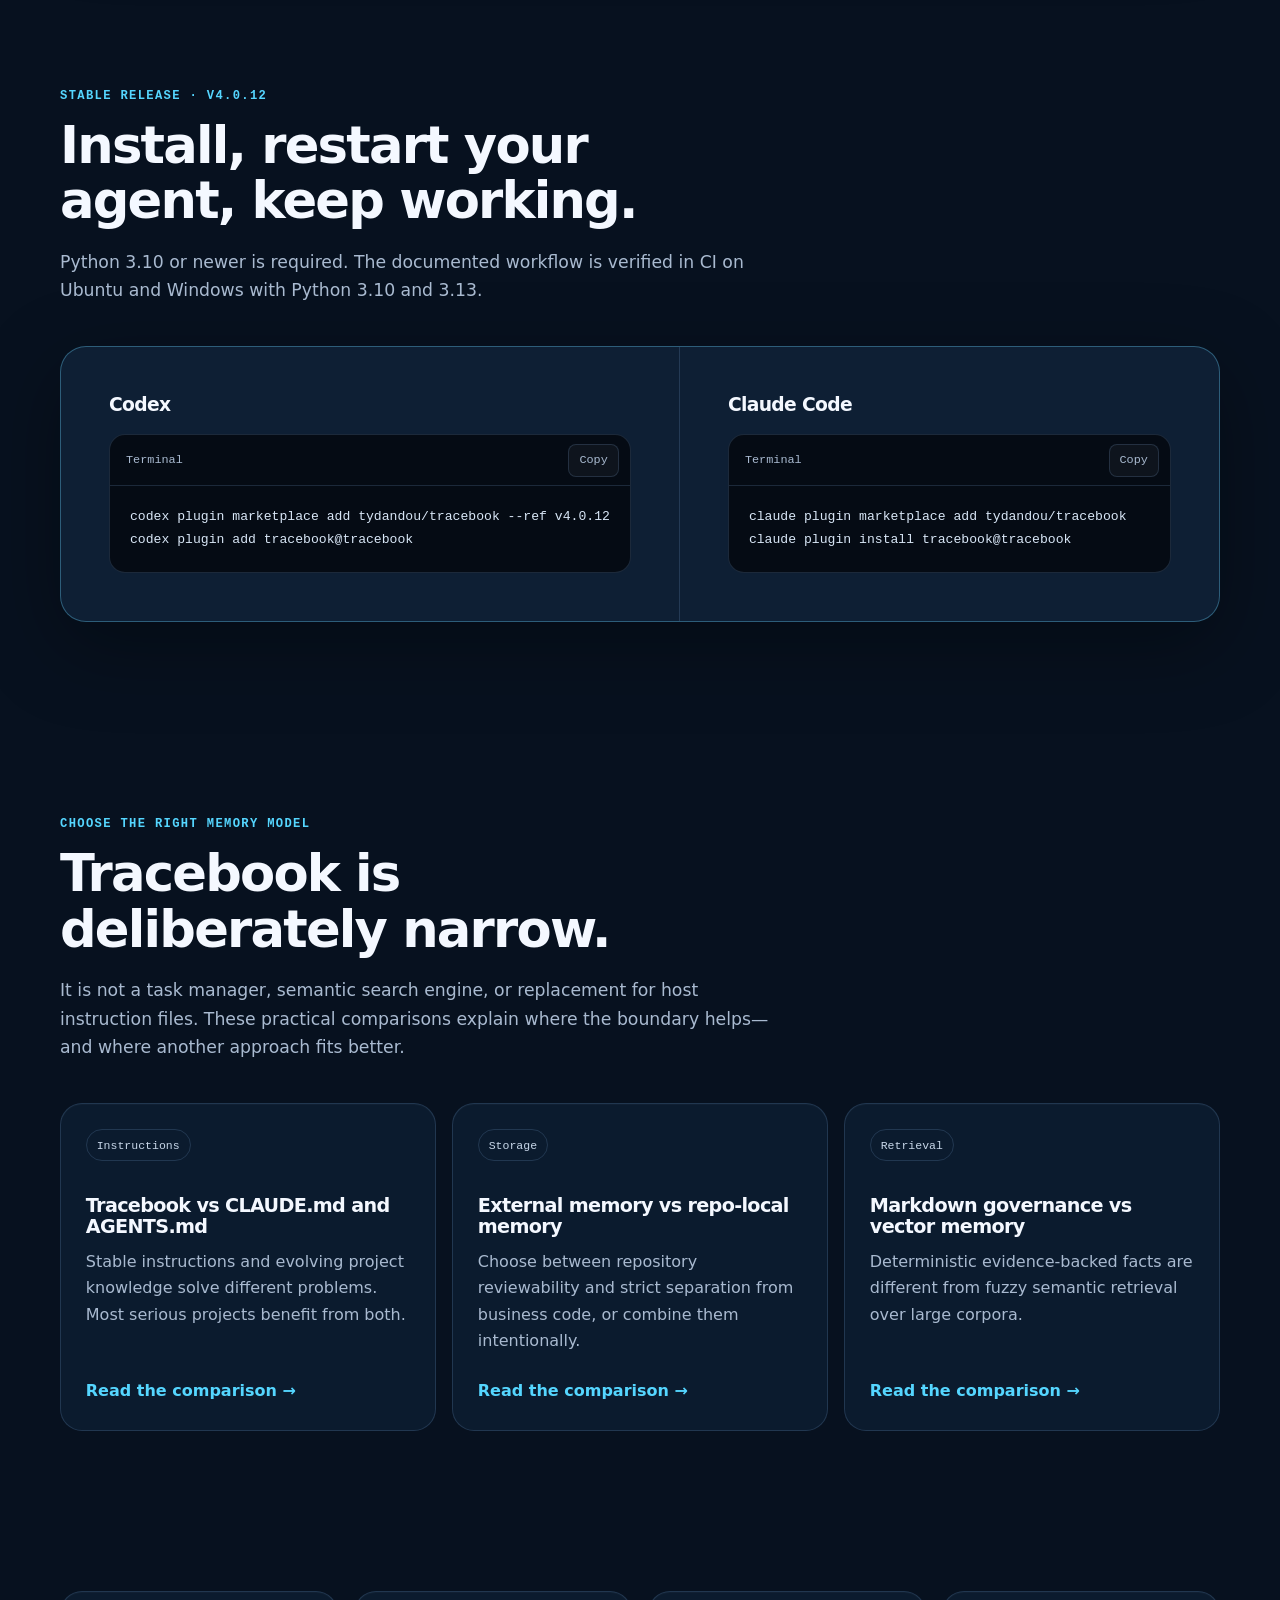
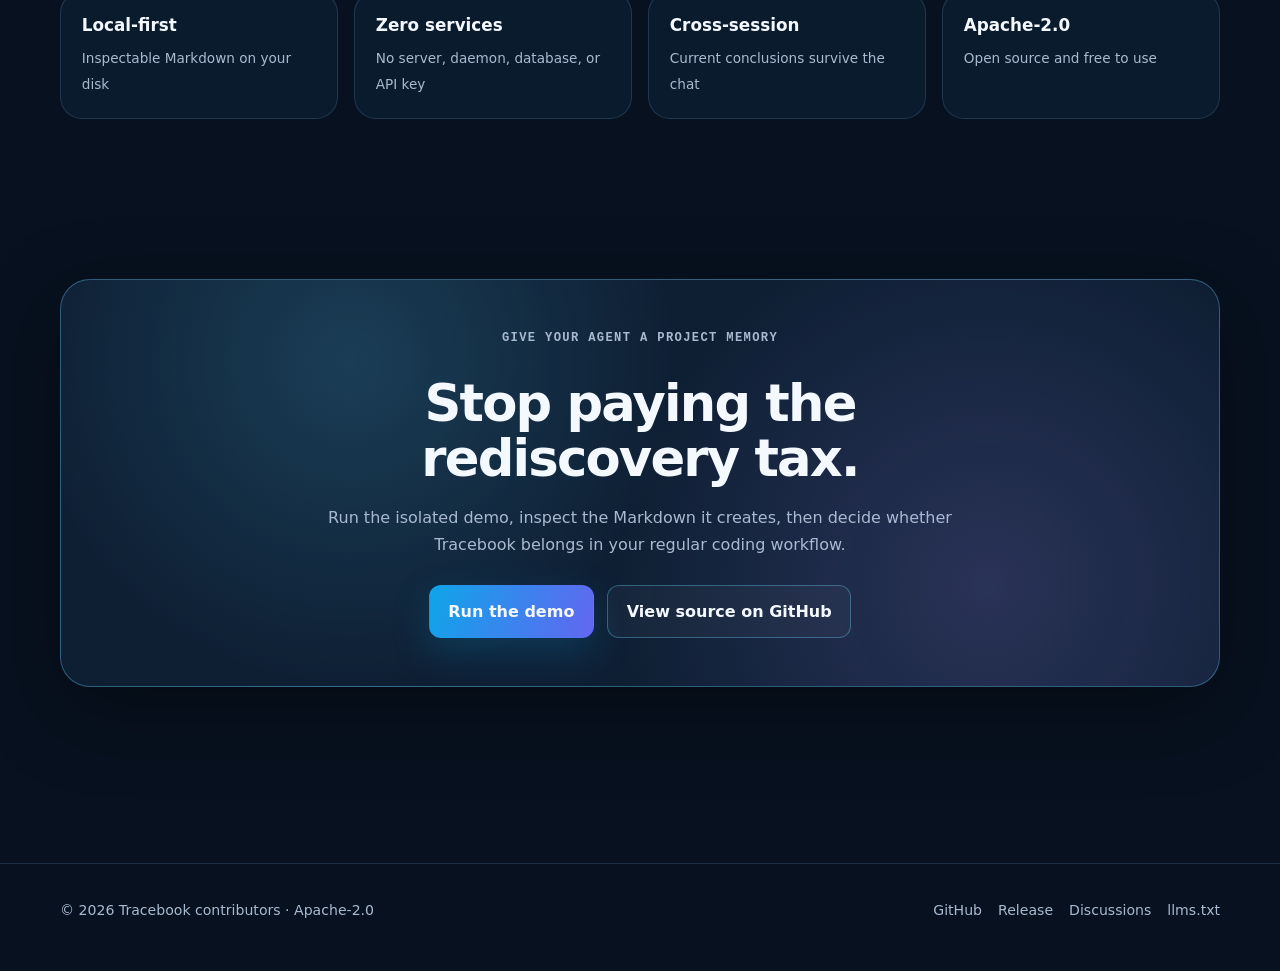
==== commit 4520e028: "Release v4.0.12: follow task dependencies for targeted project context" ====
--- a/site/index.html
+++ b/site/index.html
@@ -26,7 +26,7 @@
     "name": "Tracebook",
     "applicationCategory": "DeveloperApplication",
     "operatingSystem": "Windows, Linux, macOS",
-    "softwareVersion": "4.0.11",
+    "softwareVersion": "4.0.12",
     "description": "Local-first, evidence-backed project memory for AI coding agents.",
     "url": "https://tydandou.github.io/tracebook/",
     "downloadUrl": "https://github.com/tydandou/tracebook",
@@ -145,7 +145,7 @@
     </section>
 
     <section class="section shell" id="install" aria-labelledby="install-title">
-      <p class="section-kicker">Stable release · v4.0.11</p>
+      <p class="section-kicker">Stable release · v4.0.12</p>
       <h2 id="install-title">Install, restart your agent, keep working.</h2>
       <p class="section-lede">Python 3.10 or newer is required. The documented workflow is verified in CI on Ubuntu and Windows with Python 3.10 and 3.13.</p>
       <div class="split-panel">
@@ -153,7 +153,7 @@
           <h3>Codex</h3>
           <div class="terminal">
             <div class="terminal-head"><span>Terminal</span><button class="copy-button" data-copy="codex-install">Copy</button></div>
-            <pre id="codex-install">codex plugin marketplace add tydandou/tracebook --ref v4.0.11
+            <pre id="codex-install">codex plugin marketplace add tydandou/tracebook --ref v4.0.12
 codex plugin add tracebook@tracebook</pre>
           </div>
         </div>
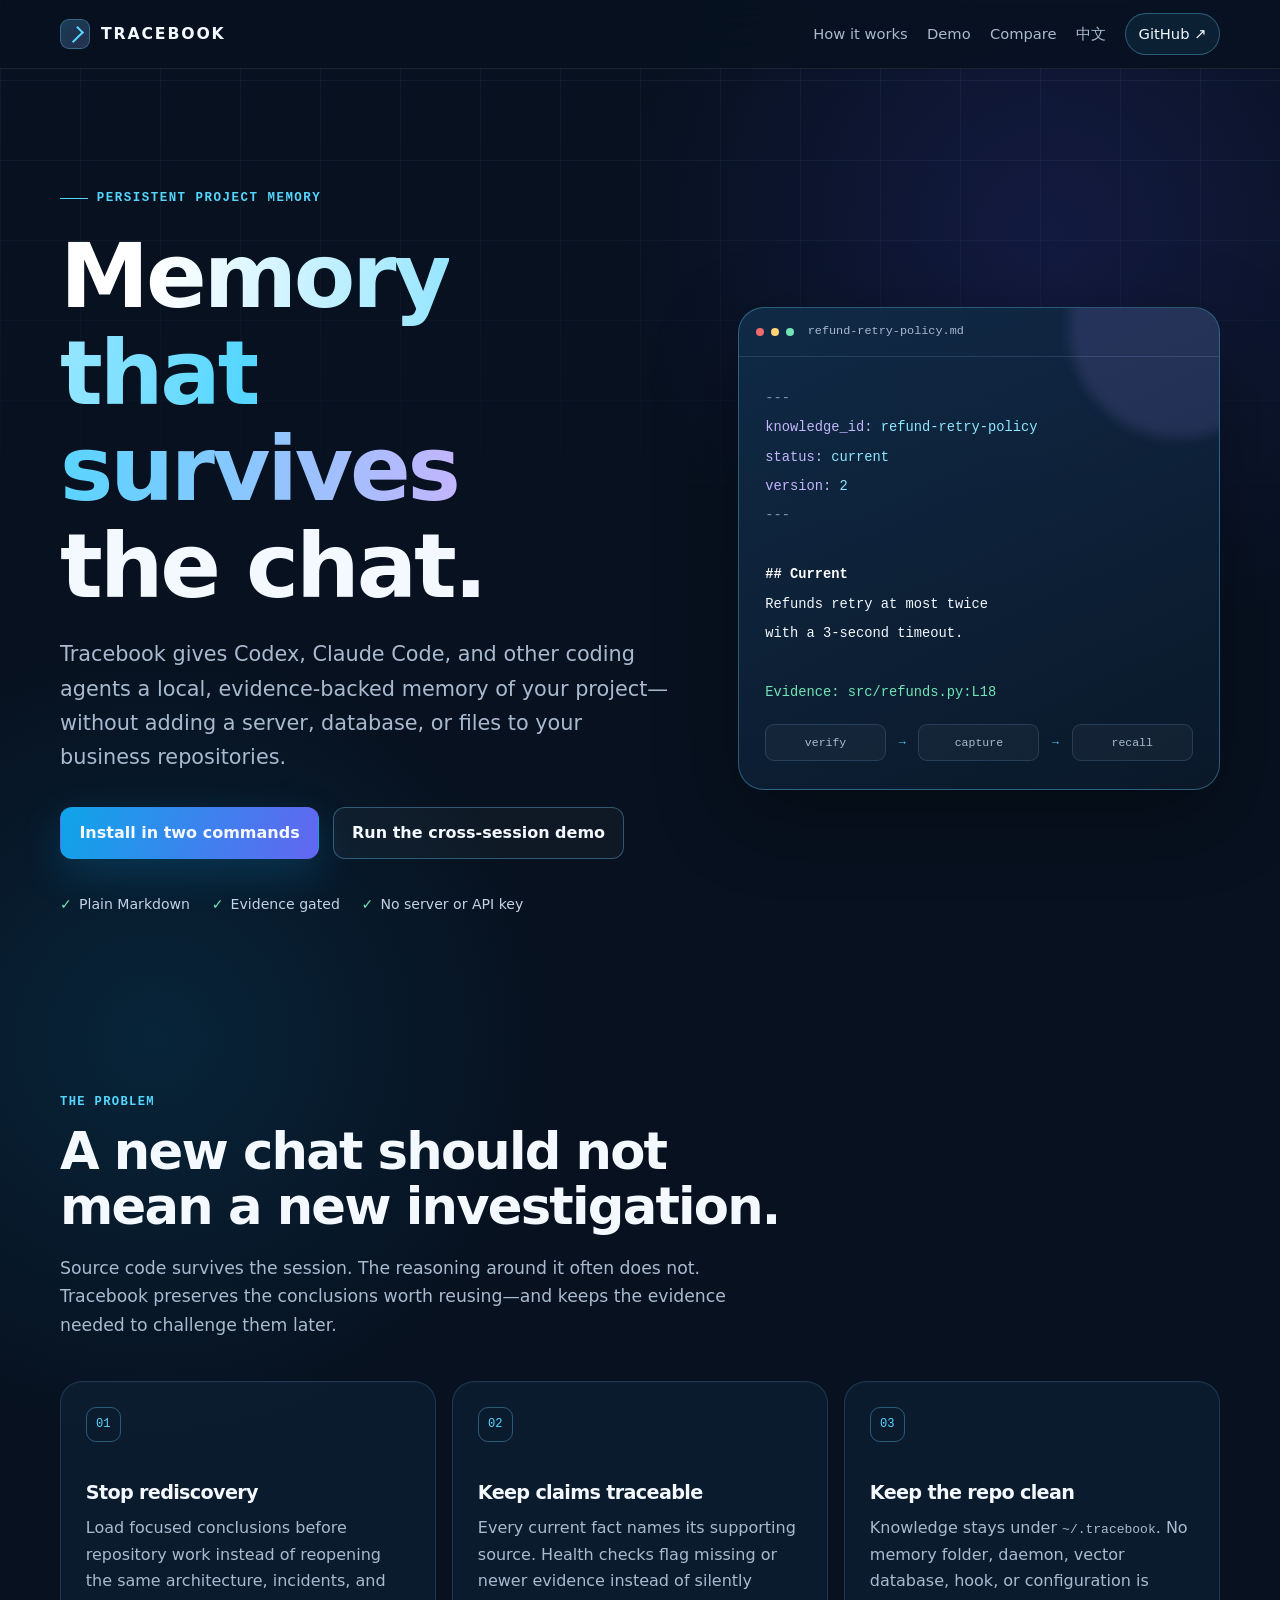
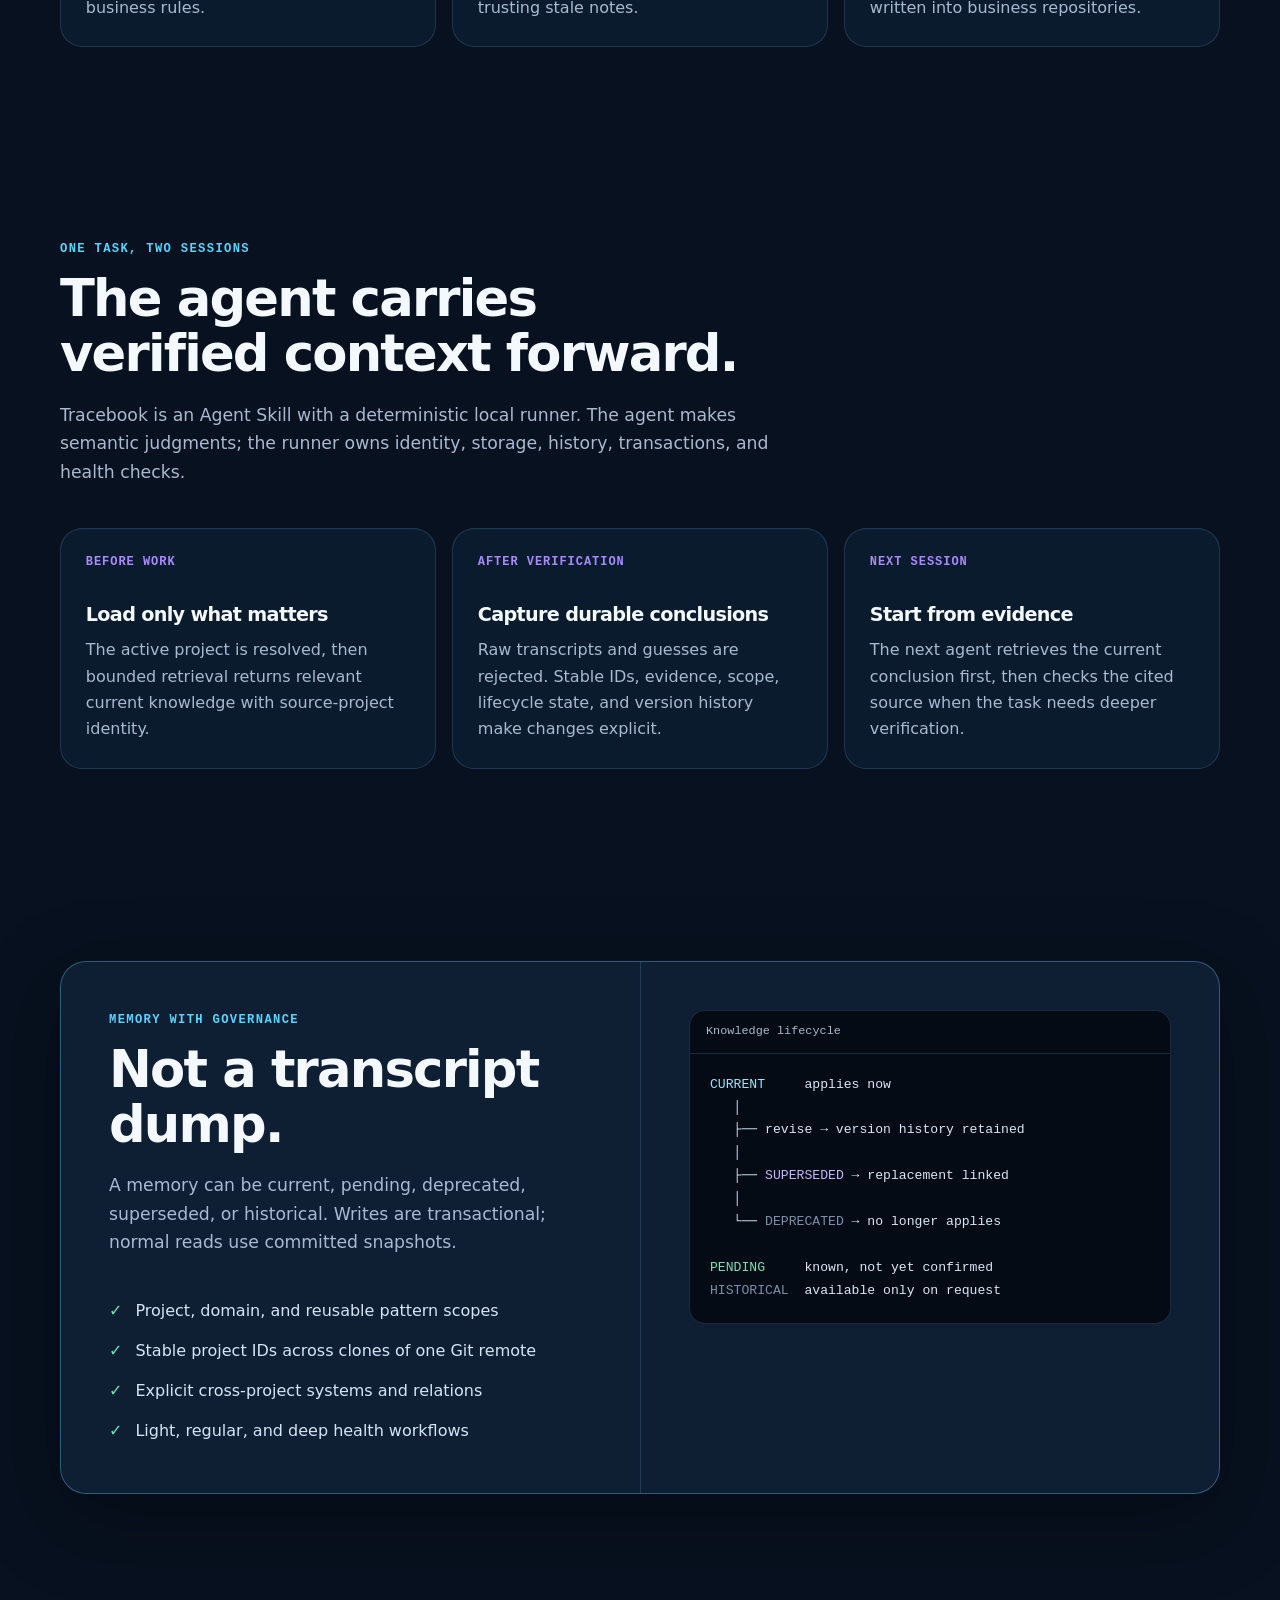
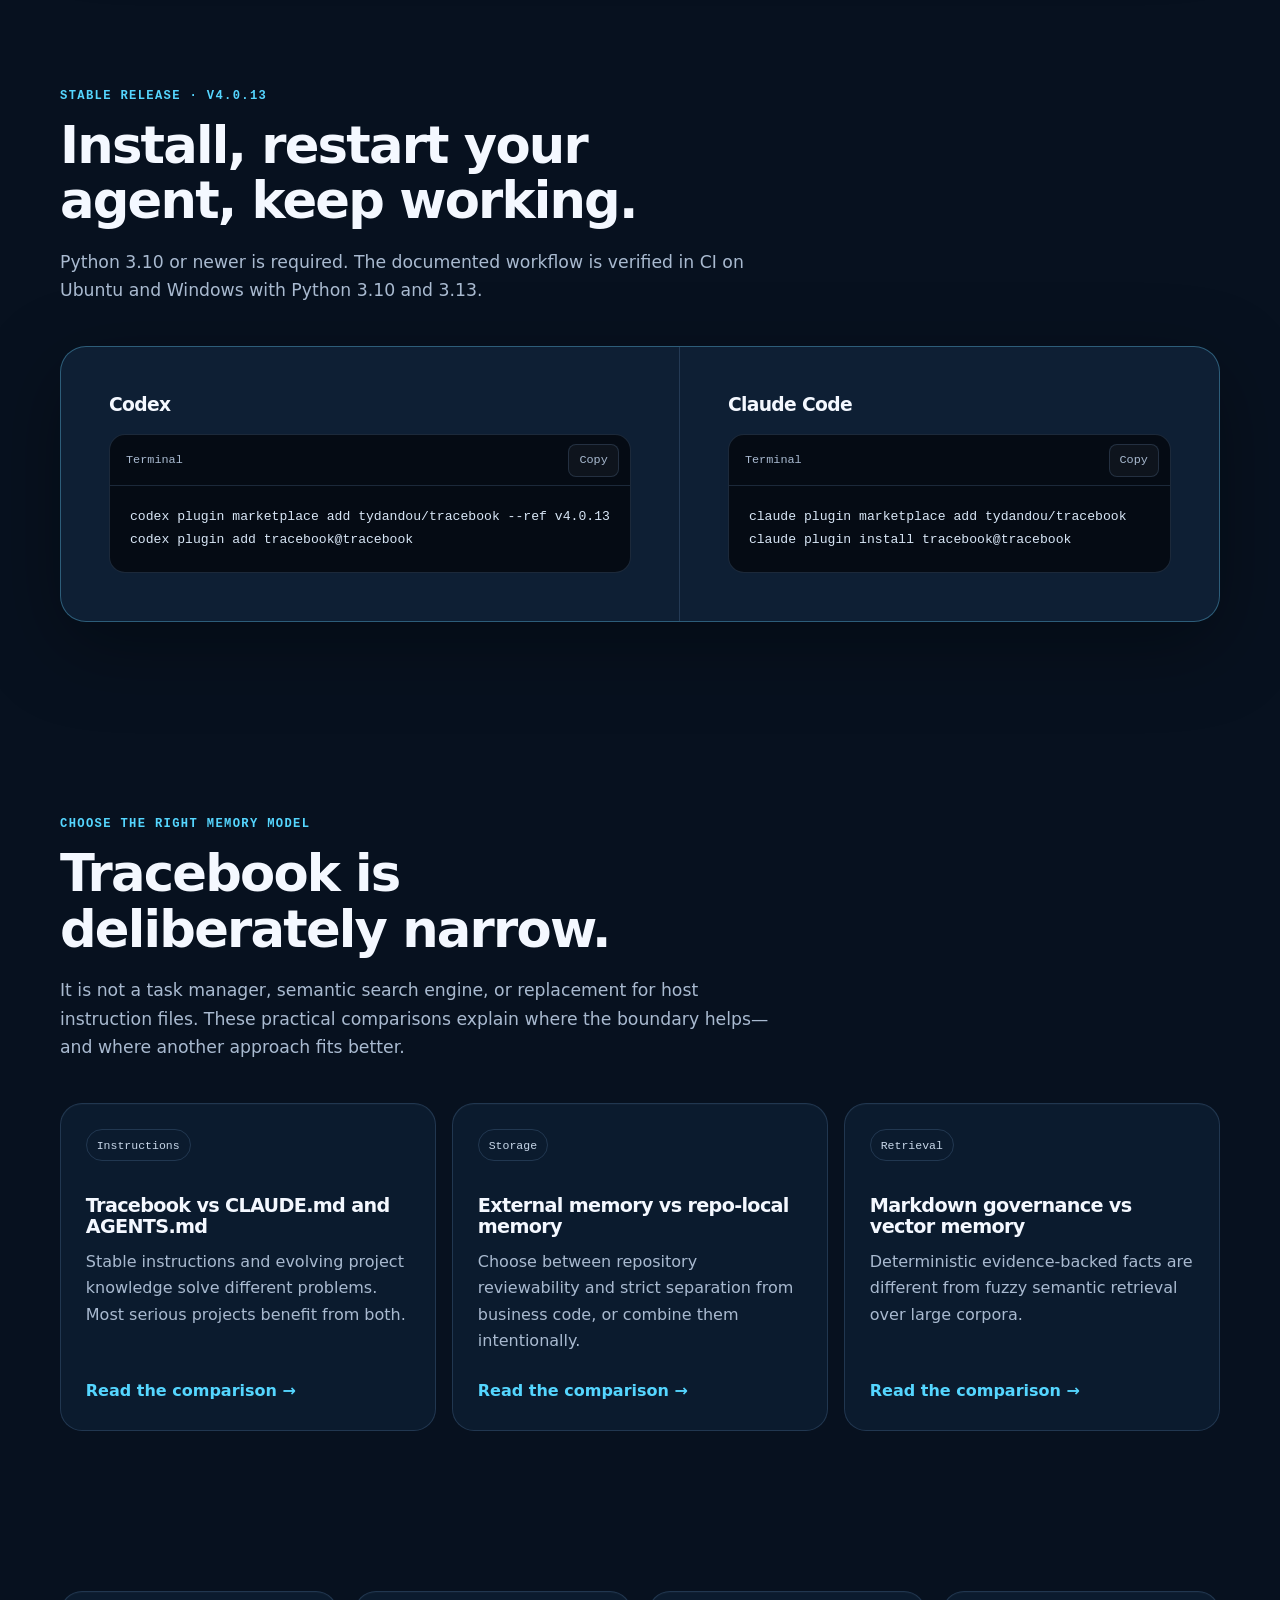
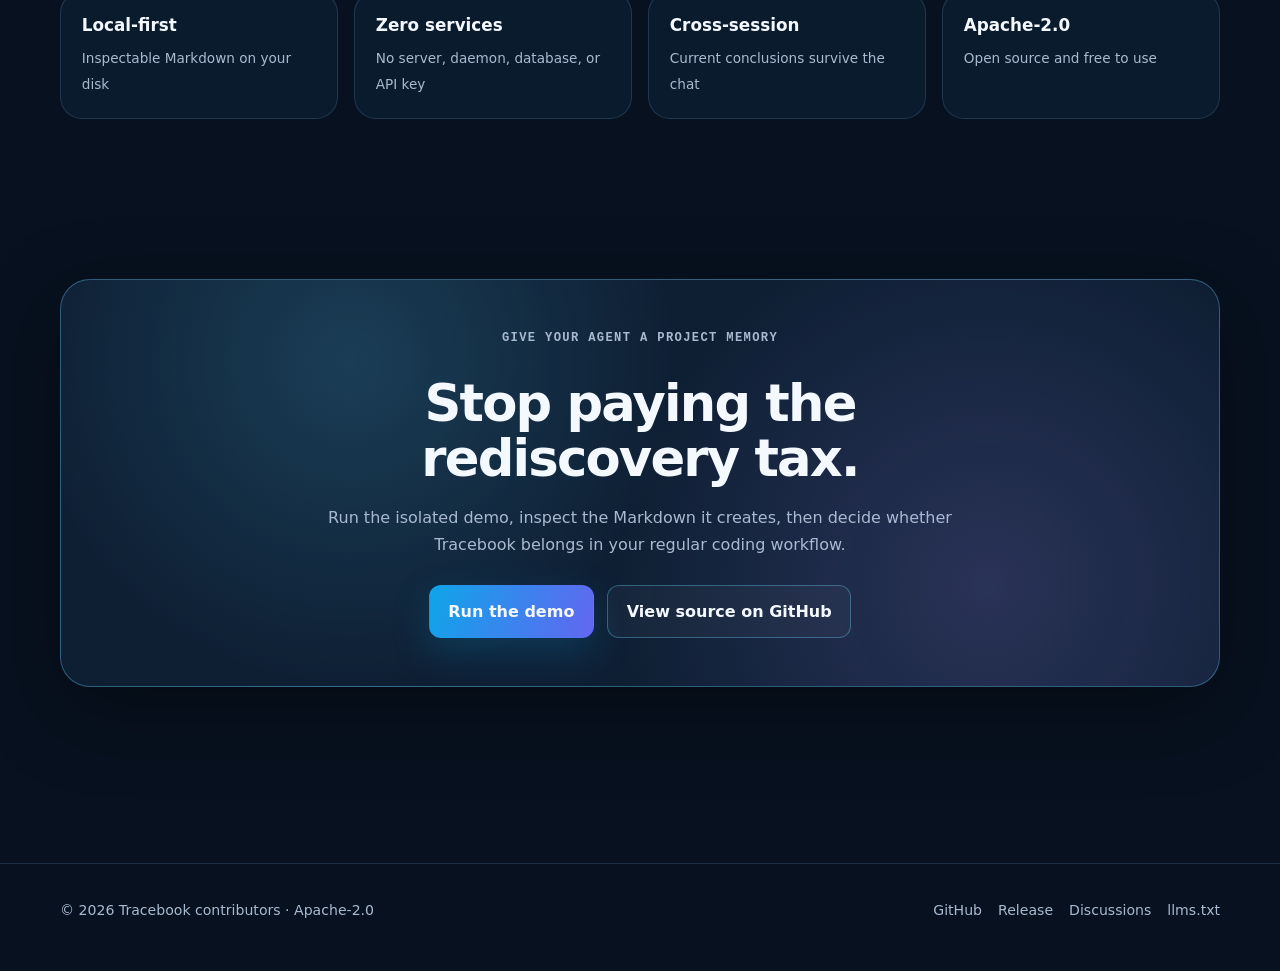
==== commit 78511e2d: "Release v4.0.13: fix identifier admission and reuse health reads" ====
--- a/site/index.html
+++ b/site/index.html
@@ -26,7 +26,7 @@
     "name": "Tracebook",
     "applicationCategory": "DeveloperApplication",
     "operatingSystem": "Windows, Linux, macOS",
-    "softwareVersion": "4.0.12",
+    "softwareVersion": "4.0.13",
     "description": "Local-first, evidence-backed project memory for AI coding agents.",
     "url": "https://tydandou.github.io/tracebook/",
     "downloadUrl": "https://github.com/tydandou/tracebook",
@@ -145,7 +145,7 @@
     </section>
 
     <section class="section shell" id="install" aria-labelledby="install-title">
-      <p class="section-kicker">Stable release · v4.0.12</p>
+      <p class="section-kicker">Stable release · v4.0.13</p>
       <h2 id="install-title">Install, restart your agent, keep working.</h2>
       <p class="section-lede">Python 3.10 or newer is required. The documented workflow is verified in CI on Ubuntu and Windows with Python 3.10 and 3.13.</p>
       <div class="split-panel">
@@ -153,7 +153,7 @@
           <h3>Codex</h3>
           <div class="terminal">
             <div class="terminal-head"><span>Terminal</span><button class="copy-button" data-copy="codex-install">Copy</button></div>
-            <pre id="codex-install">codex plugin marketplace add tydandou/tracebook --ref v4.0.12
+            <pre id="codex-install">codex plugin marketplace add tydandou/tracebook --ref v4.0.13
 codex plugin add tracebook@tracebook</pre>
           </div>
         </div>
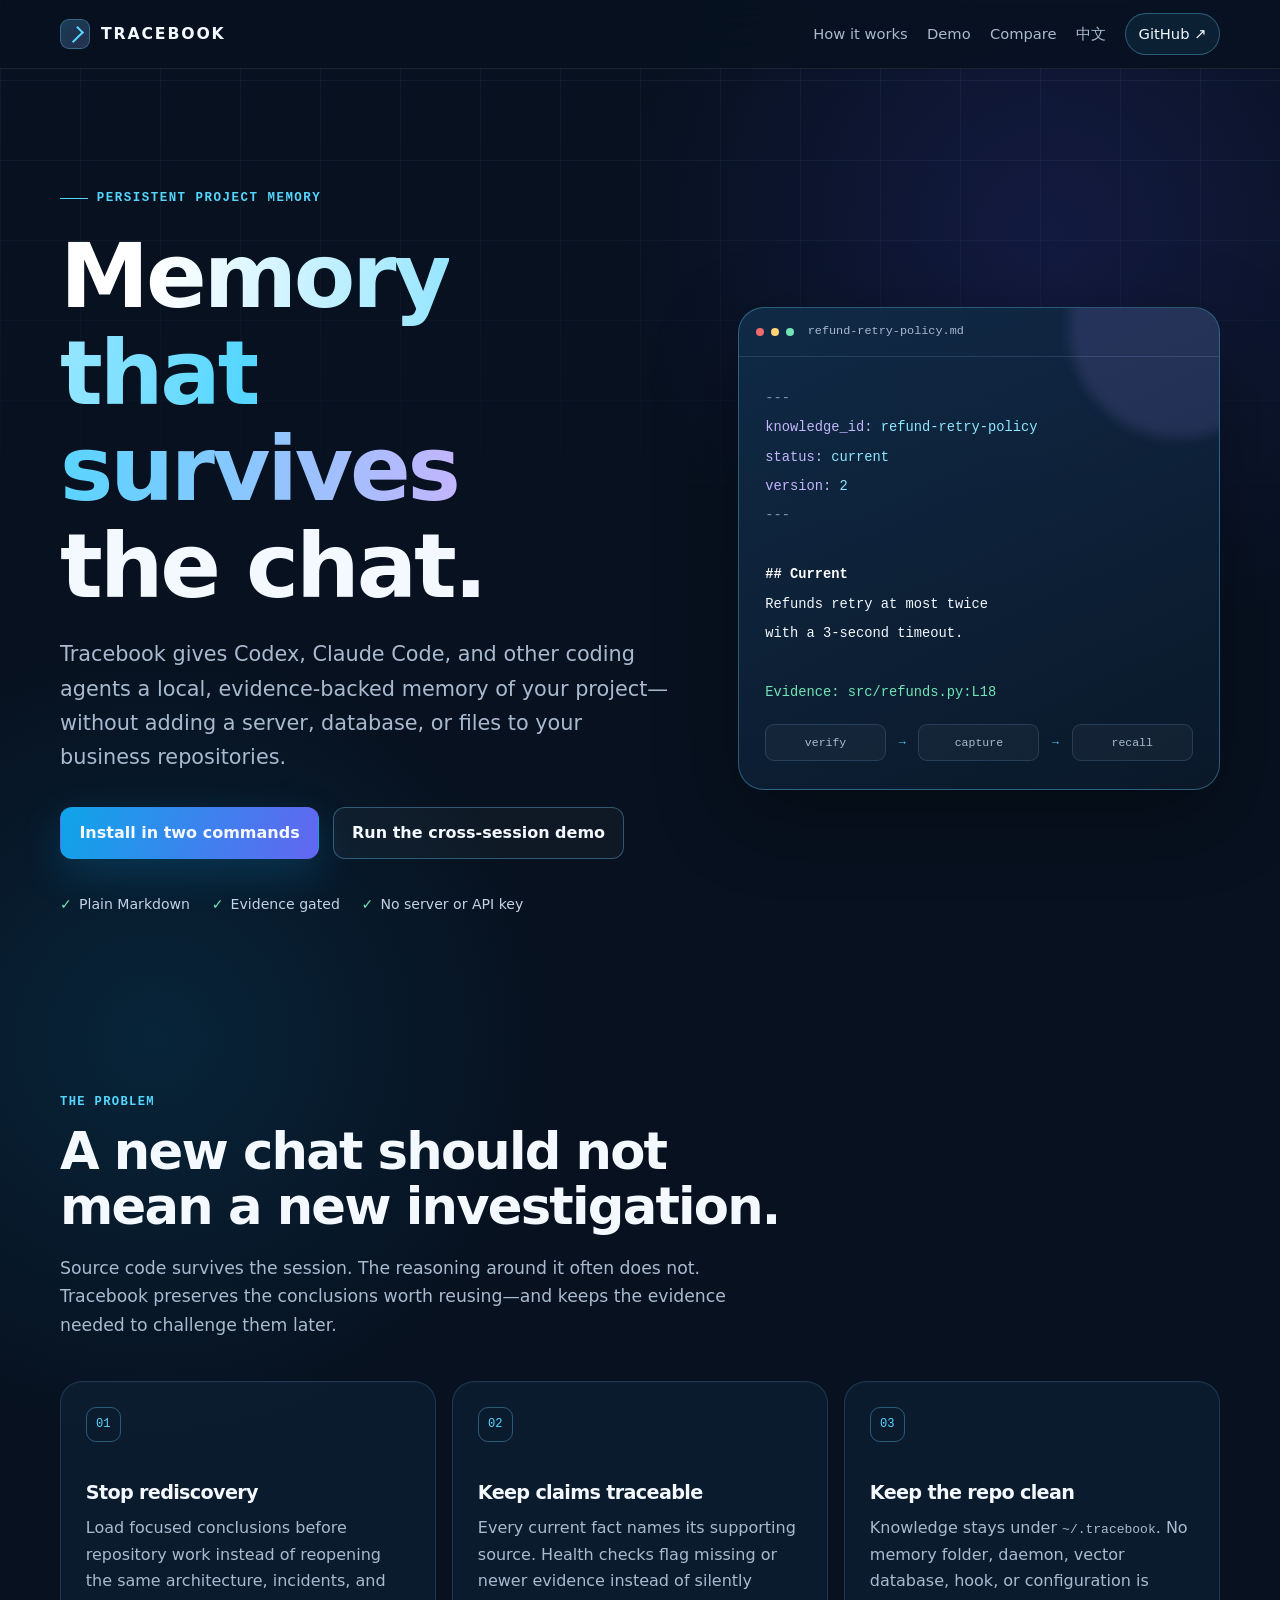
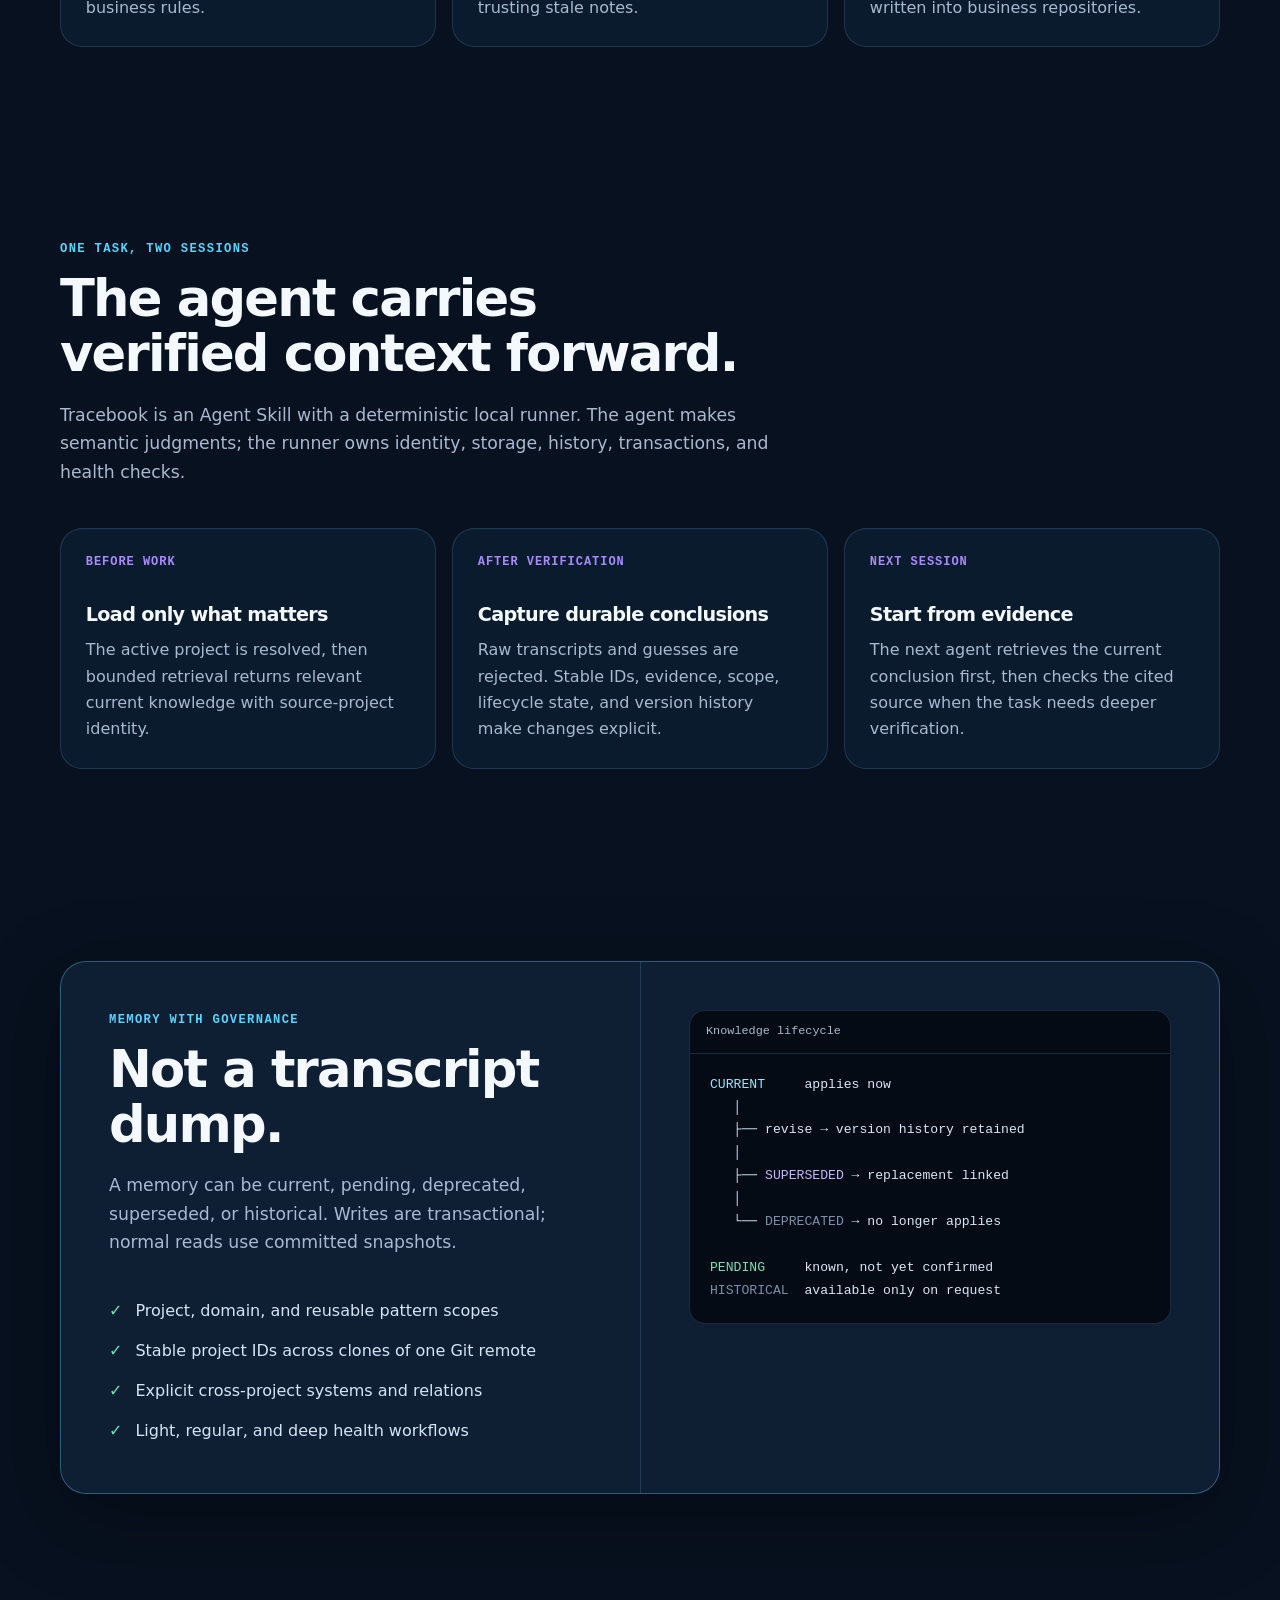
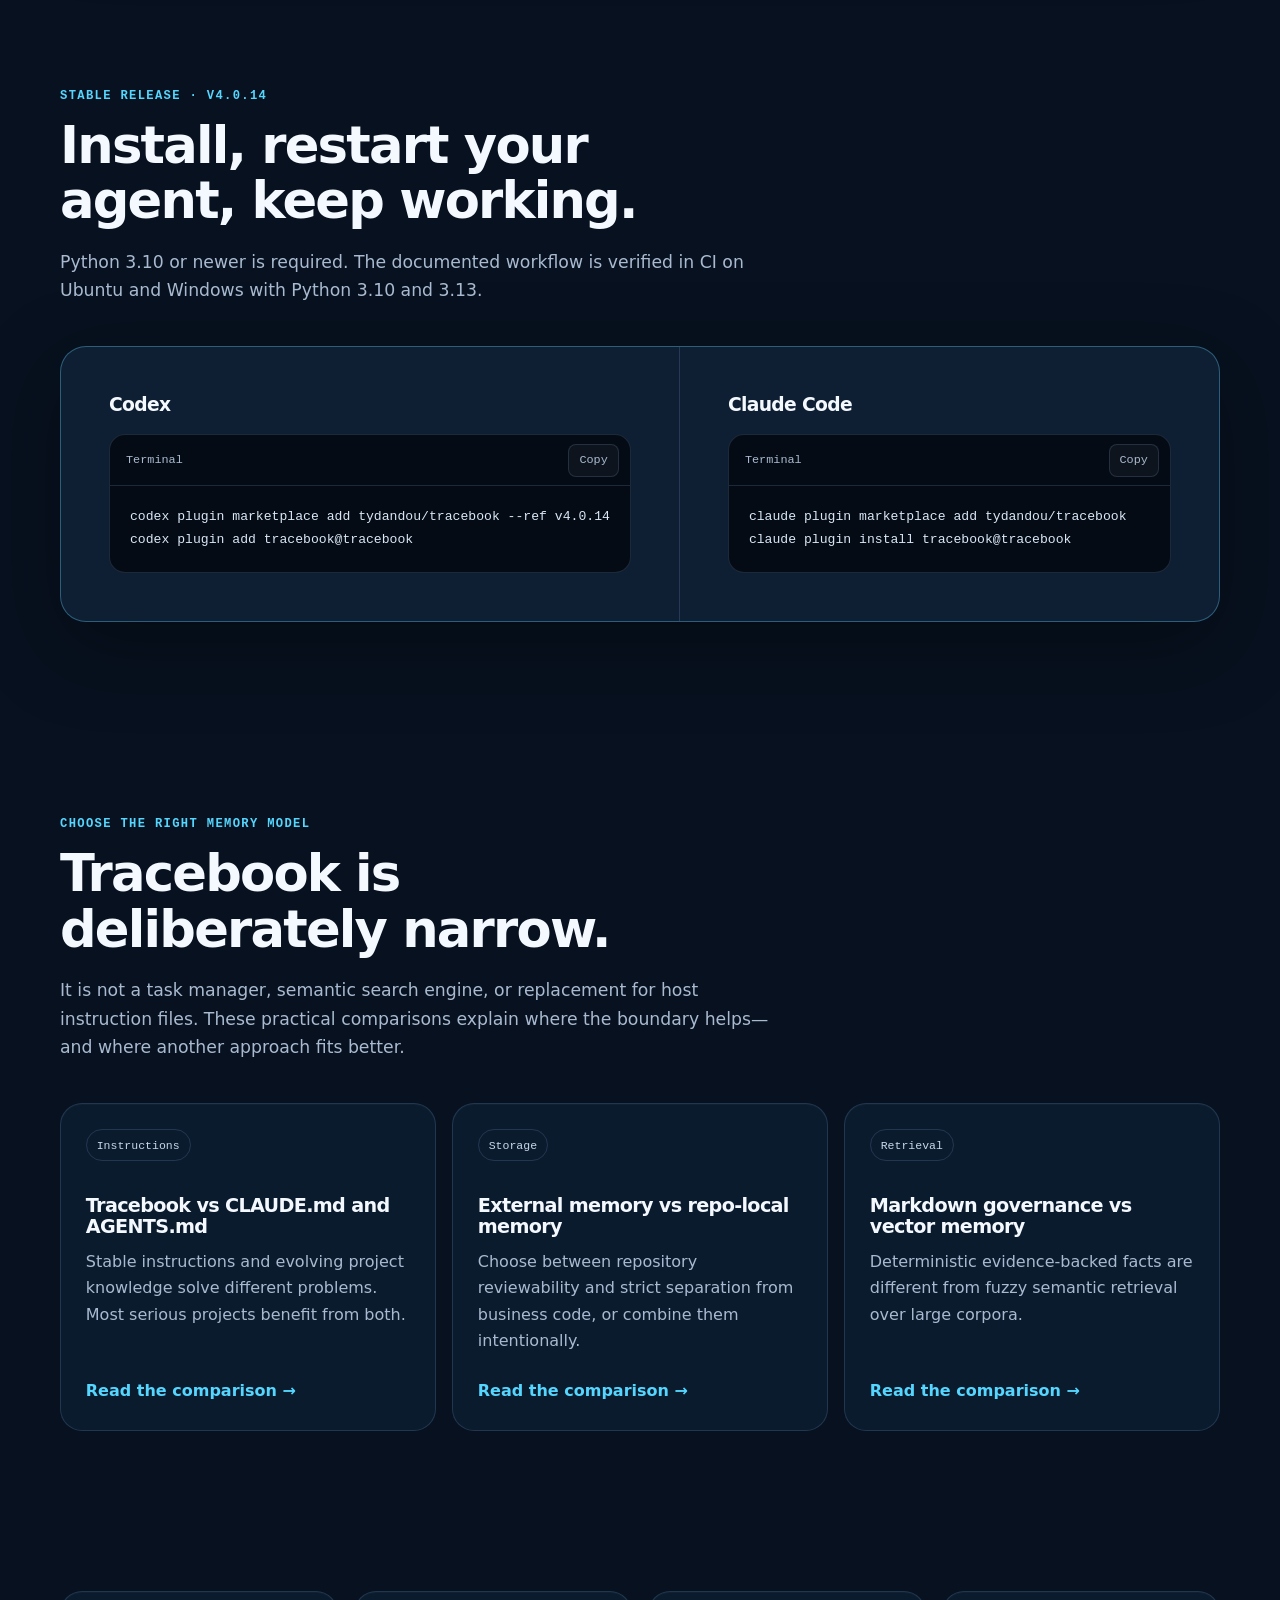
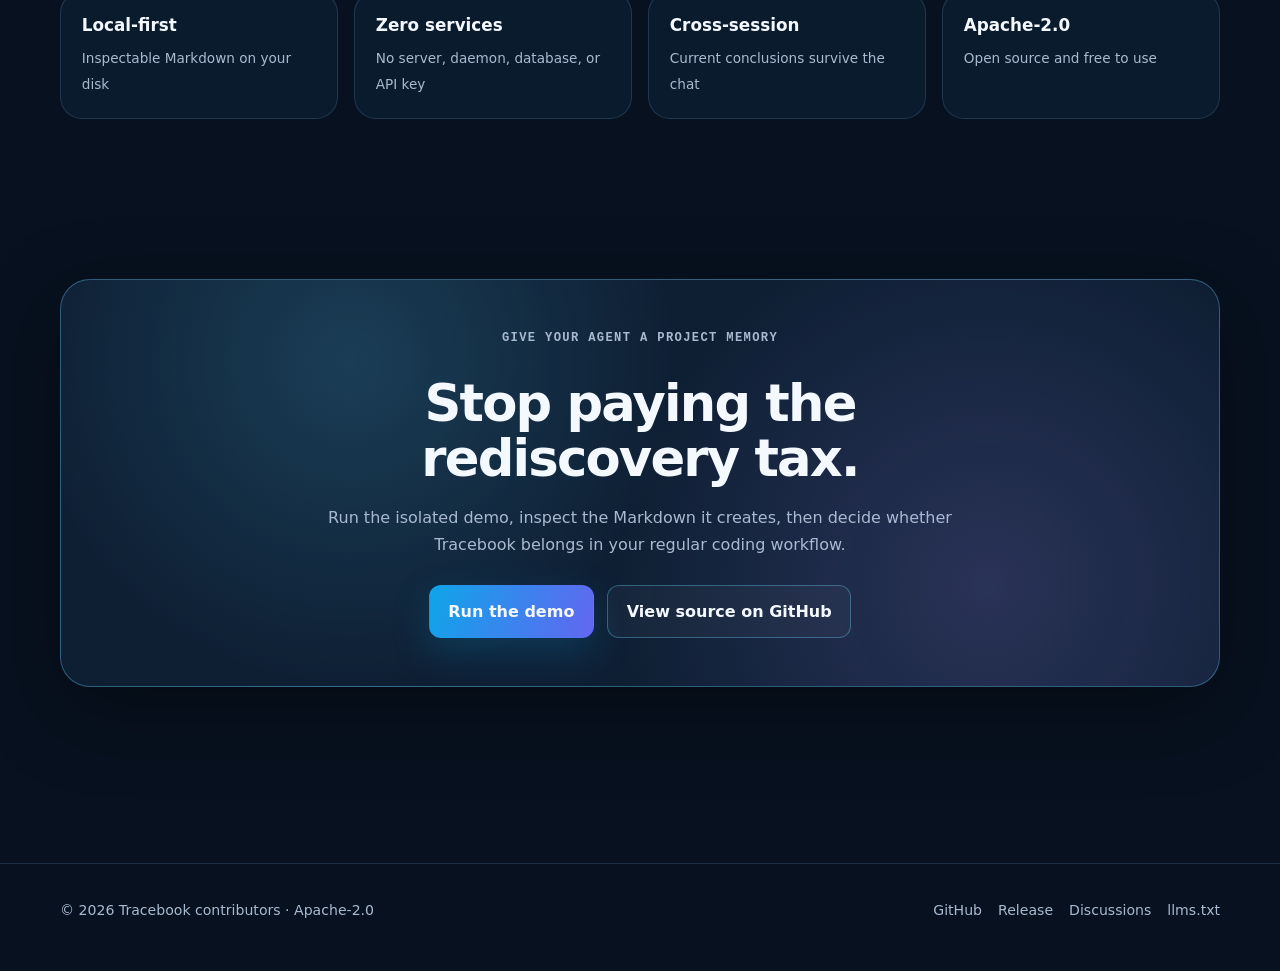
==== commit 47a11148: "Release v4.0.14: improve retrieval ranking and read latency" ====
--- a/site/index.html
+++ b/site/index.html
@@ -26,7 +26,7 @@
     "name": "Tracebook",
     "applicationCategory": "DeveloperApplication",
     "operatingSystem": "Windows, Linux, macOS",
-    "softwareVersion": "4.0.13",
+    "softwareVersion": "4.0.14",
     "description": "Local-first, evidence-backed project memory for AI coding agents.",
     "url": "https://tydandou.github.io/tracebook/",
     "downloadUrl": "https://github.com/tydandou/tracebook",
@@ -145,7 +145,7 @@
     </section>
 
     <section class="section shell" id="install" aria-labelledby="install-title">
-      <p class="section-kicker">Stable release · v4.0.13</p>
+      <p class="section-kicker">Stable release · v4.0.14</p>
       <h2 id="install-title">Install, restart your agent, keep working.</h2>
       <p class="section-lede">Python 3.10 or newer is required. The documented workflow is verified in CI on Ubuntu and Windows with Python 3.10 and 3.13.</p>
       <div class="split-panel">
@@ -153,7 +153,7 @@
           <h3>Codex</h3>
           <div class="terminal">
             <div class="terminal-head"><span>Terminal</span><button class="copy-button" data-copy="codex-install">Copy</button></div>
-            <pre id="codex-install">codex plugin marketplace add tydandou/tracebook --ref v4.0.13
+            <pre id="codex-install">codex plugin marketplace add tydandou/tracebook --ref v4.0.14
 codex plugin add tracebook@tracebook</pre>
           </div>
         </div>
